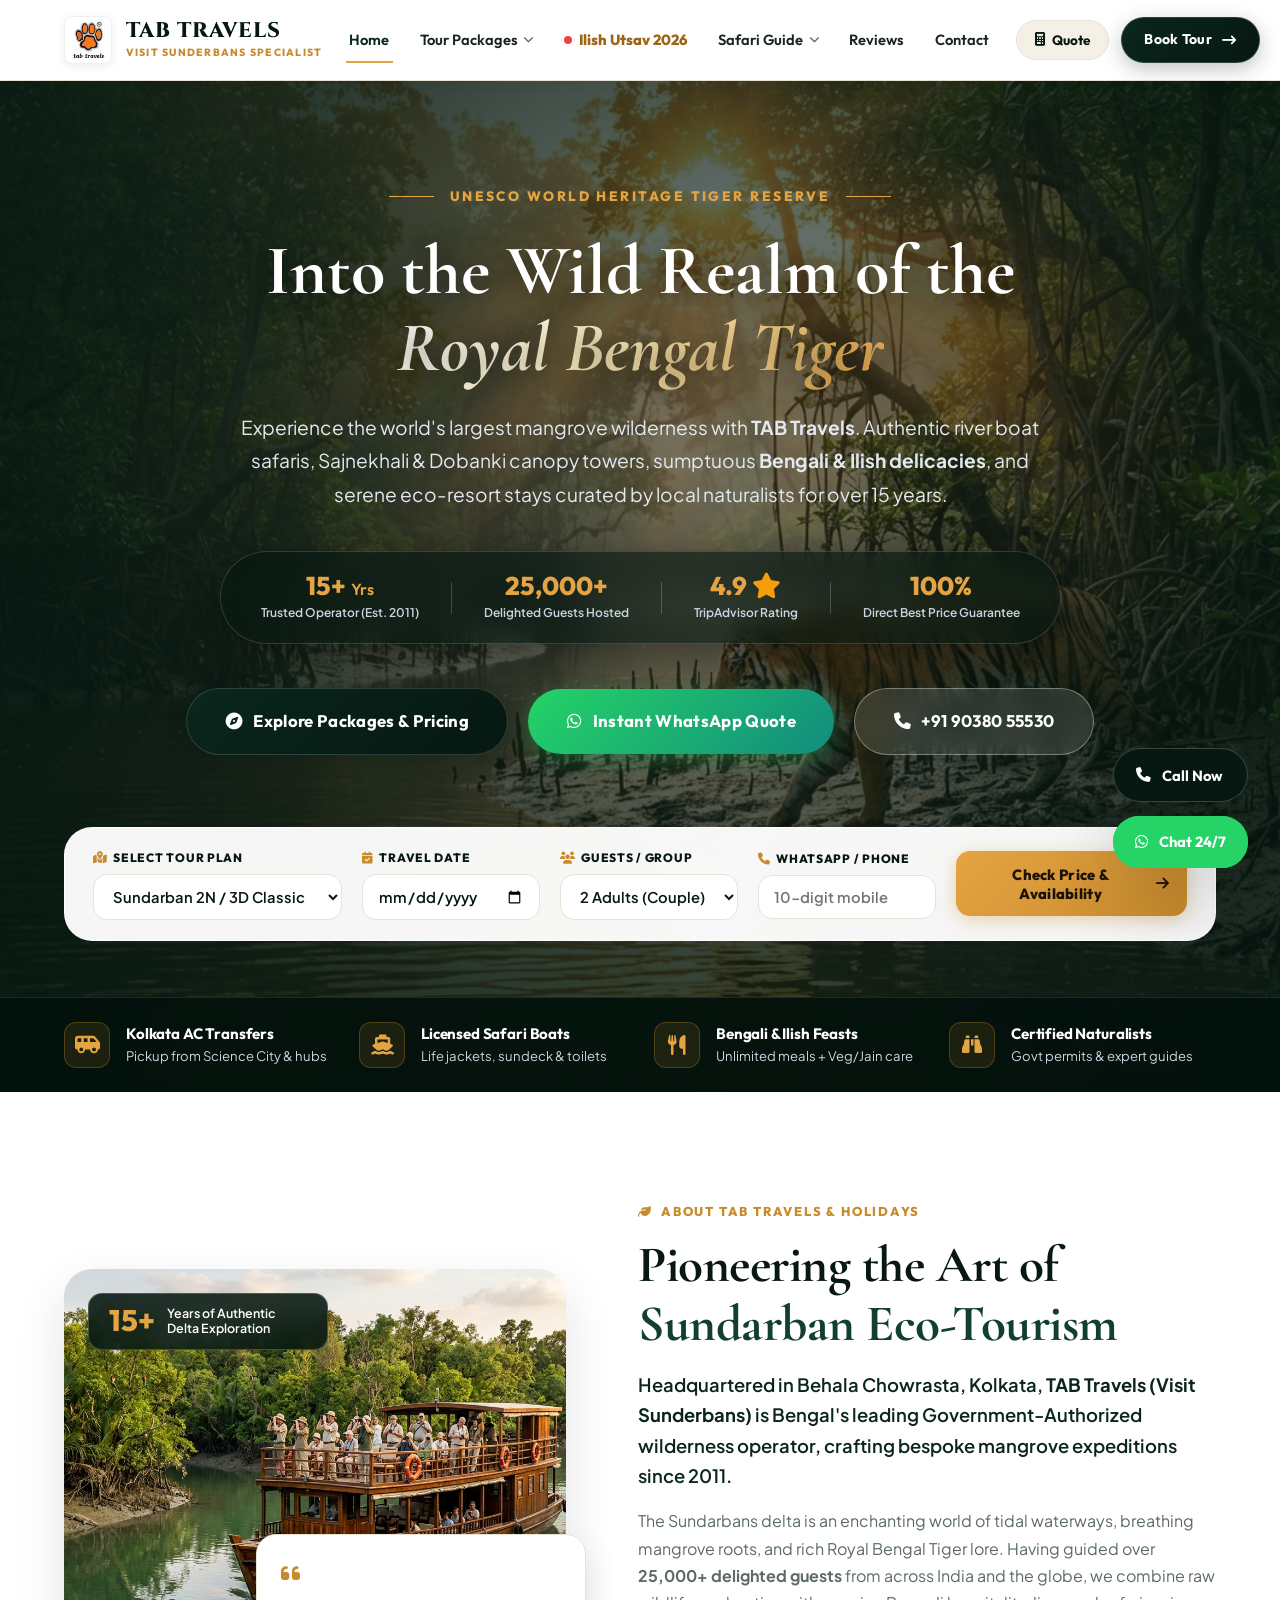
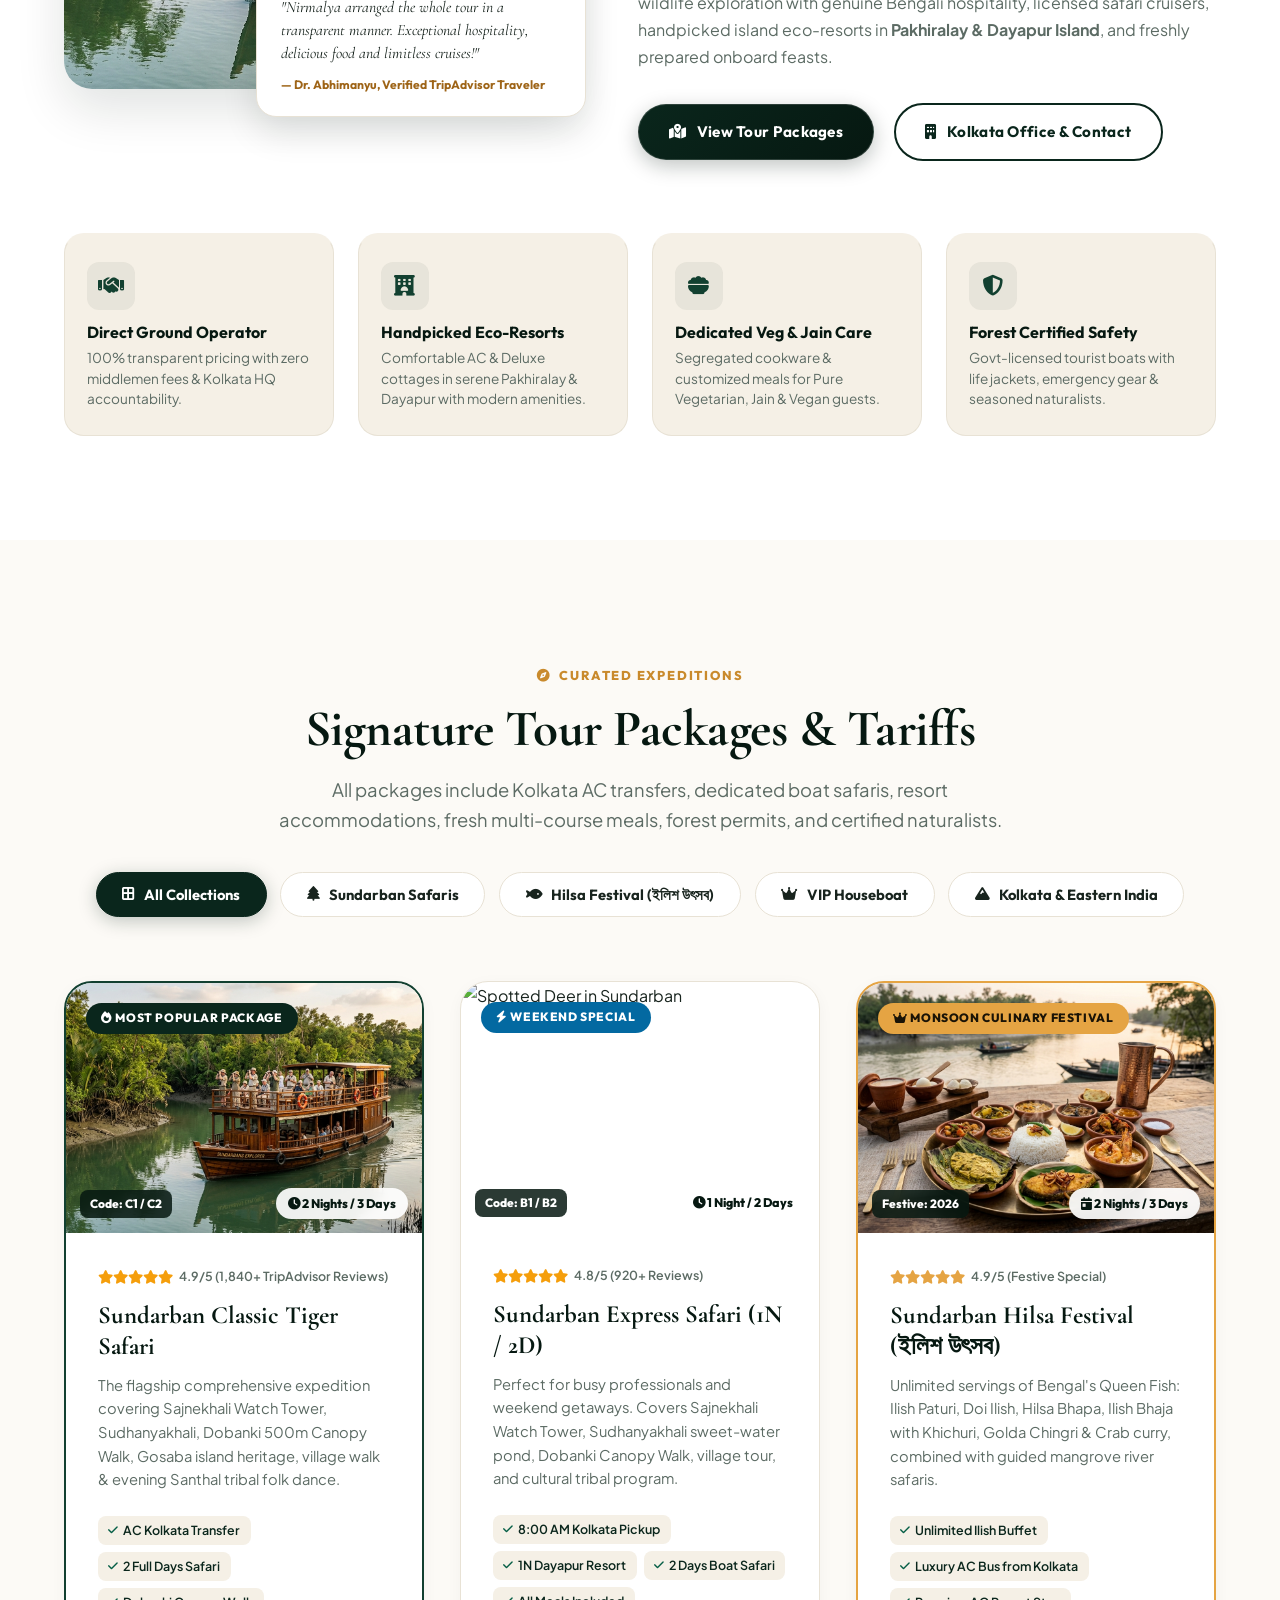
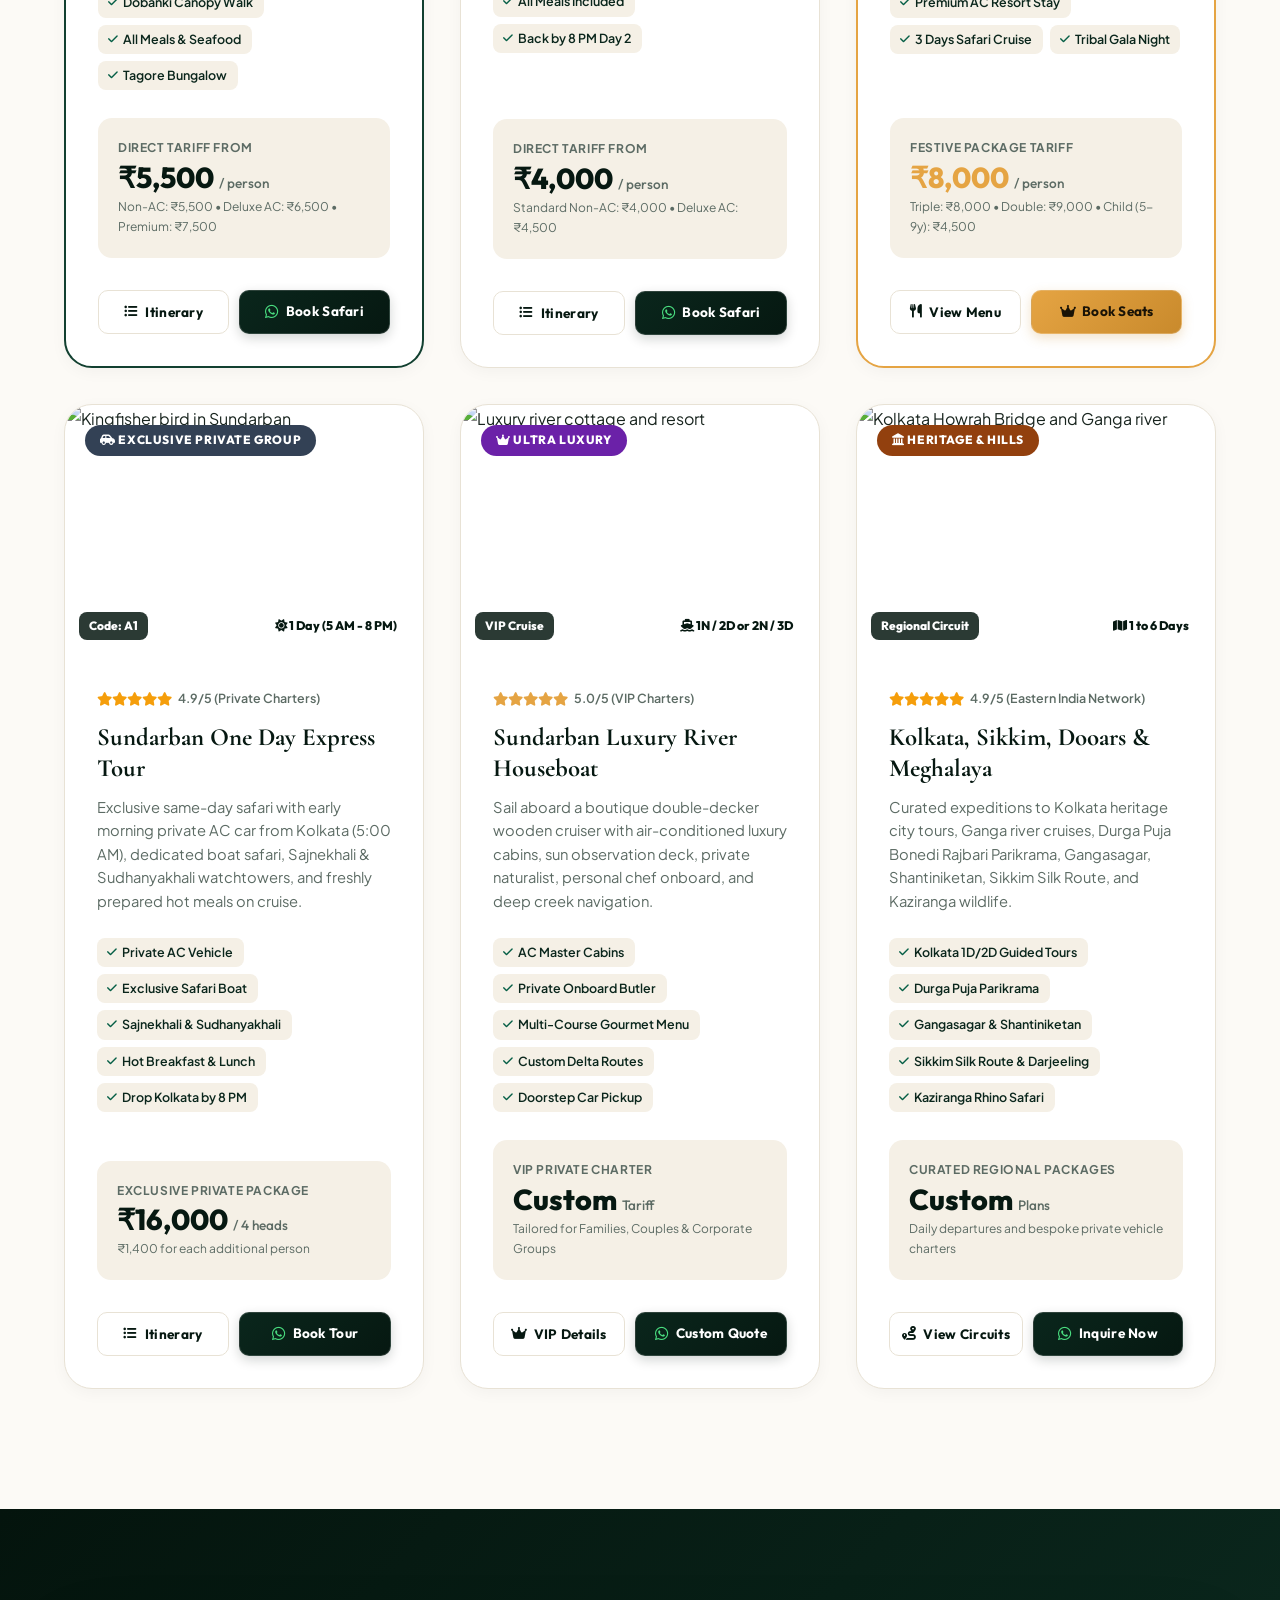
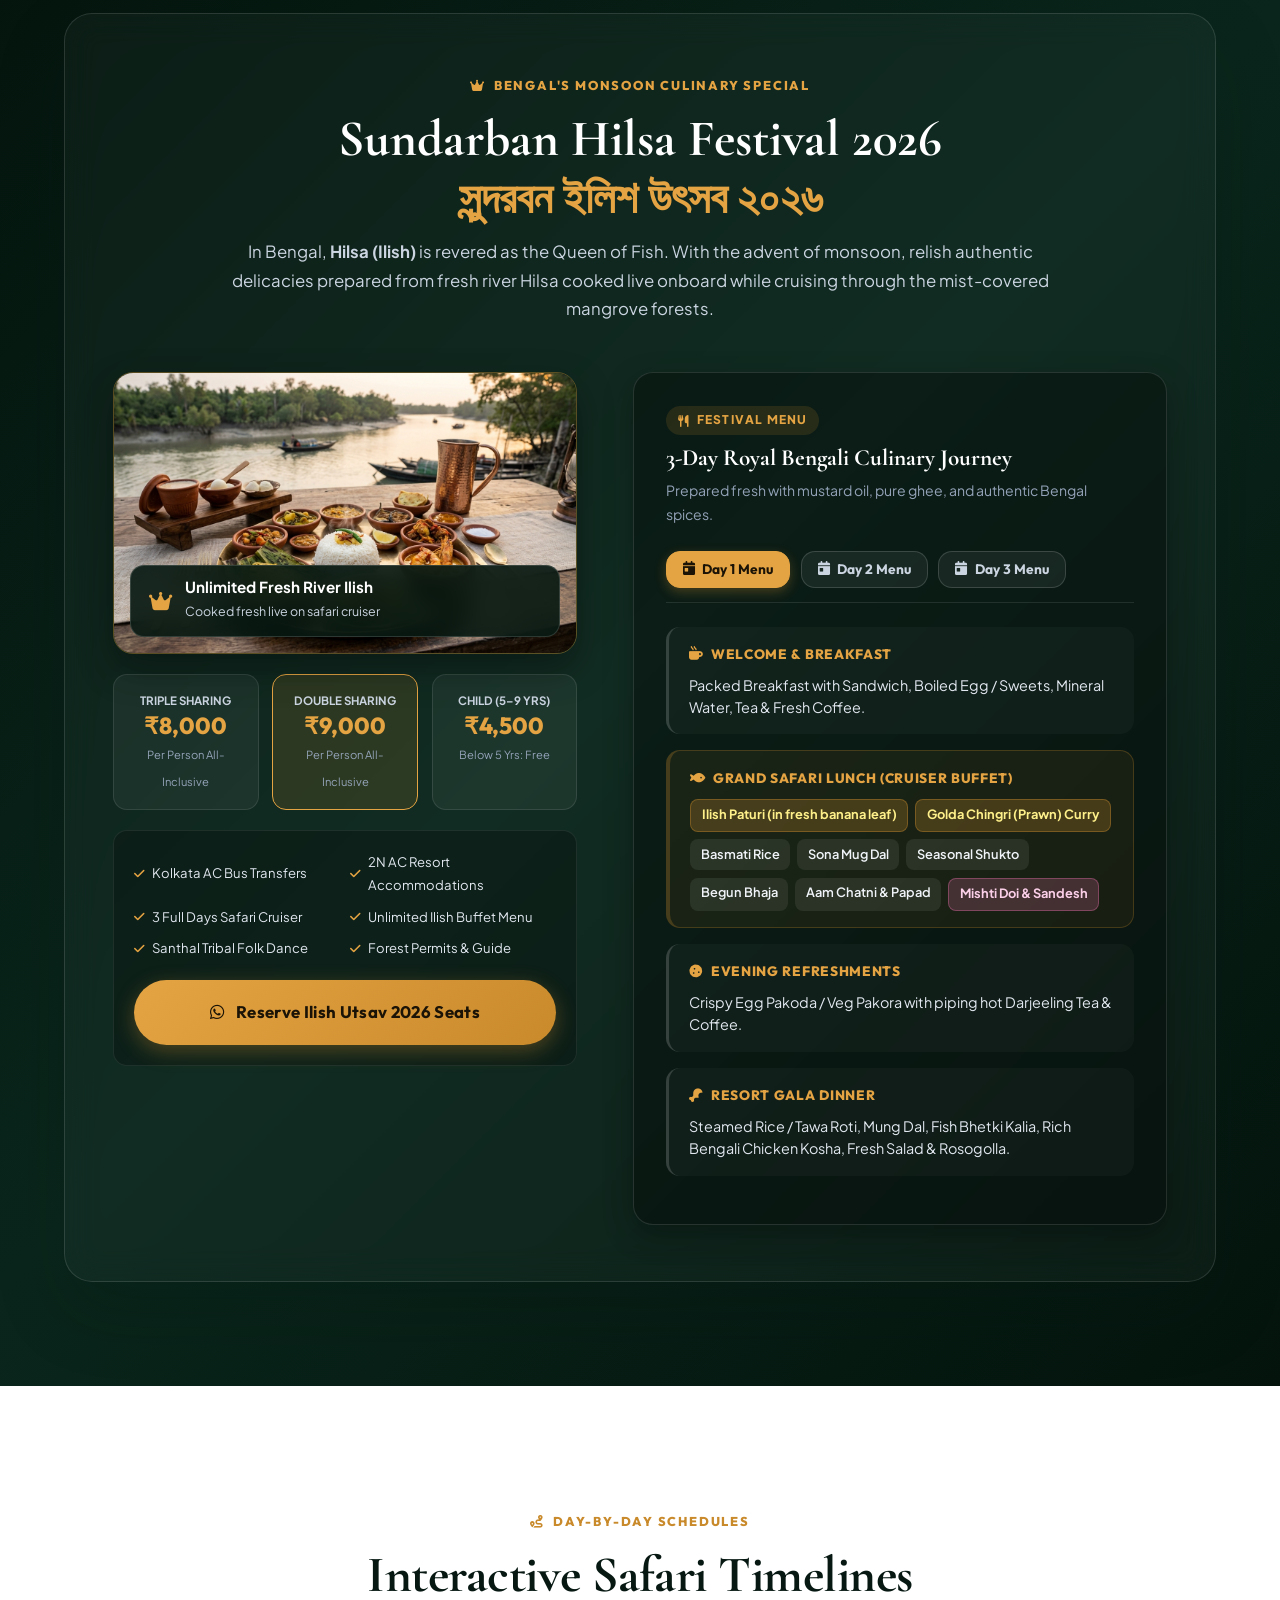
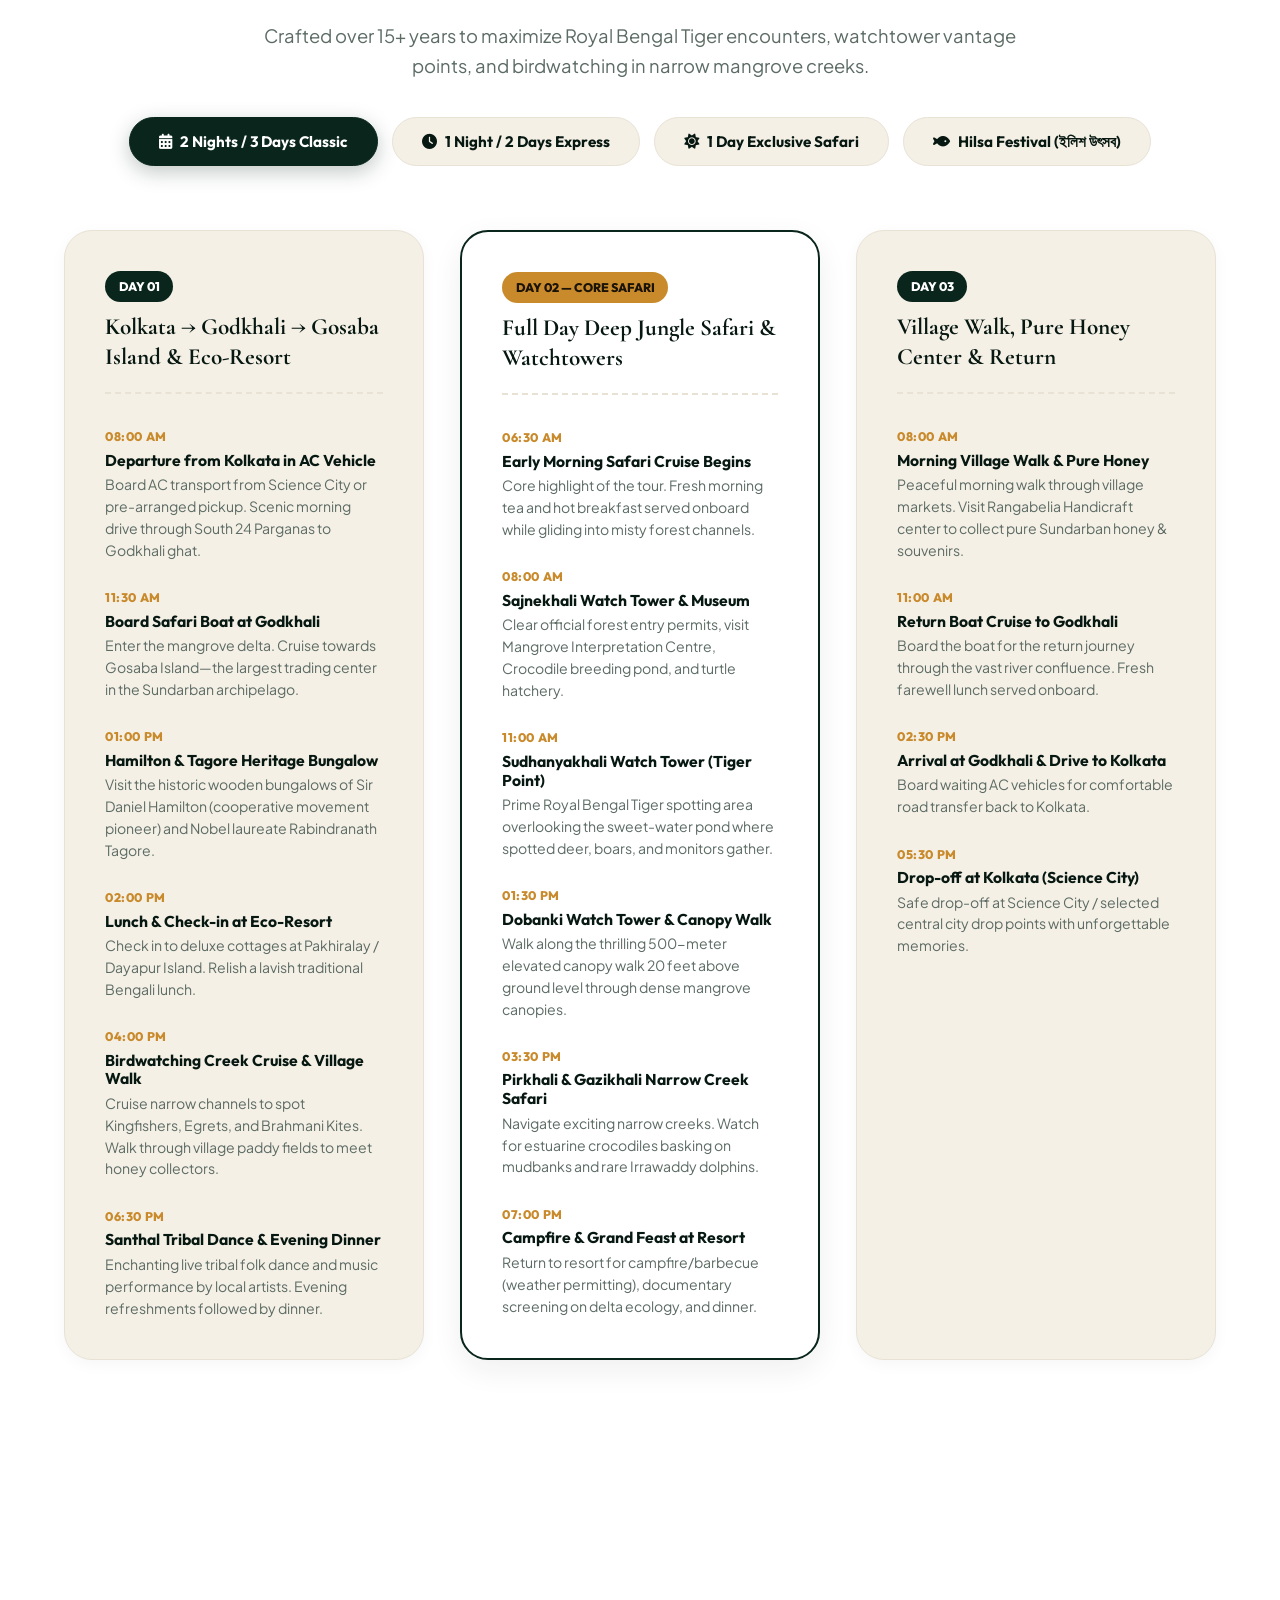
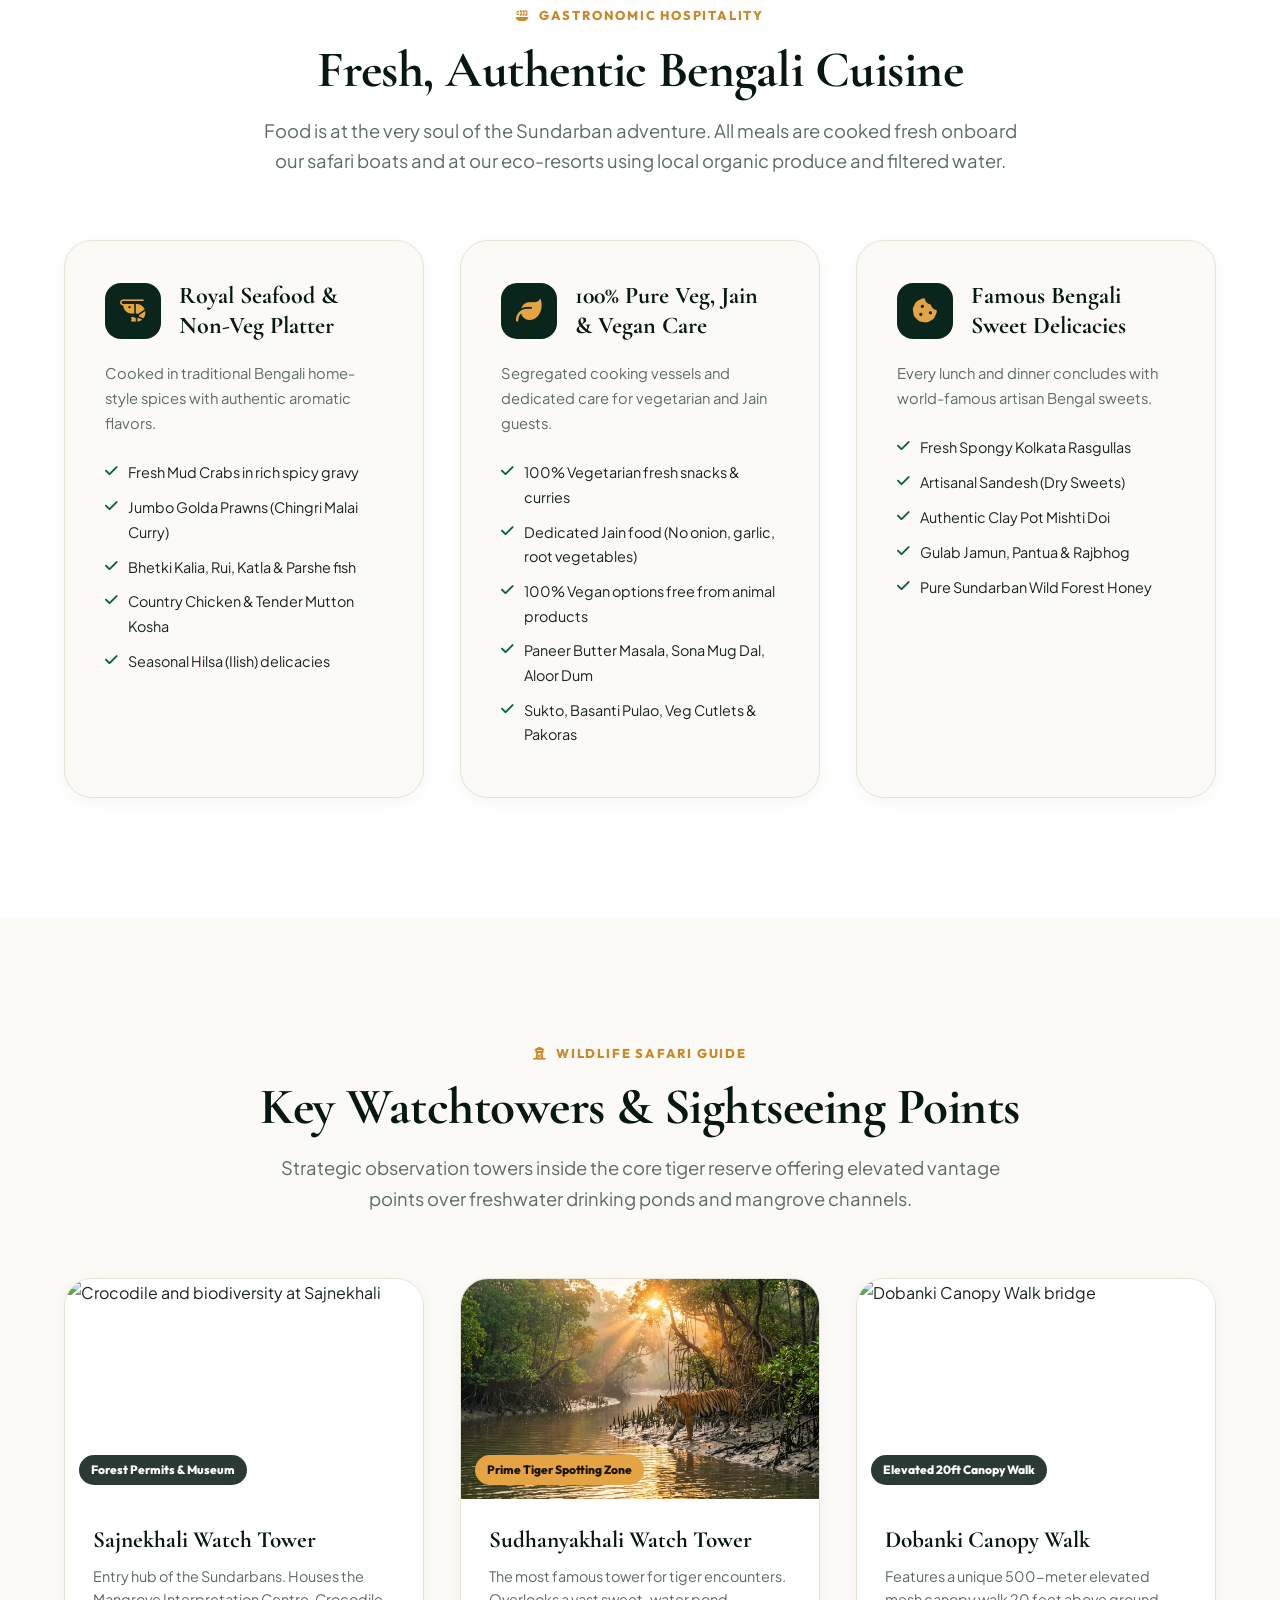
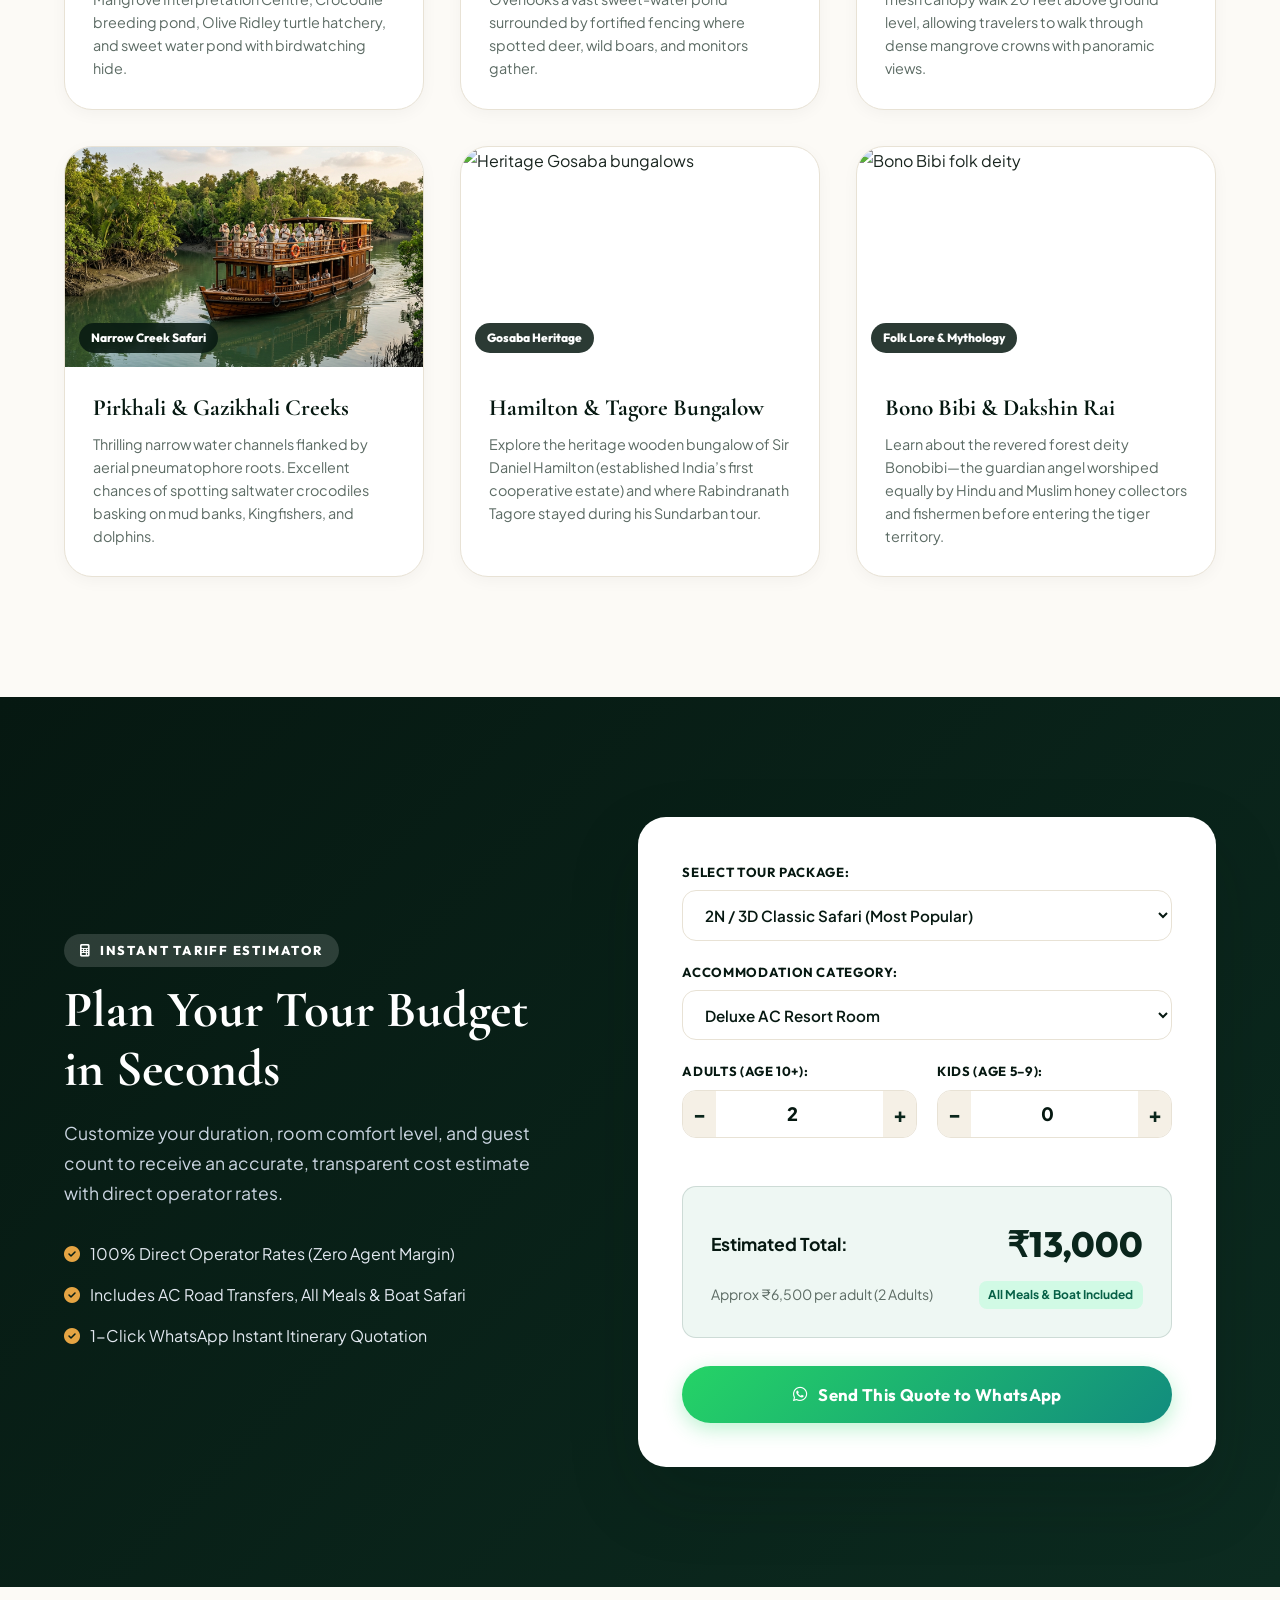
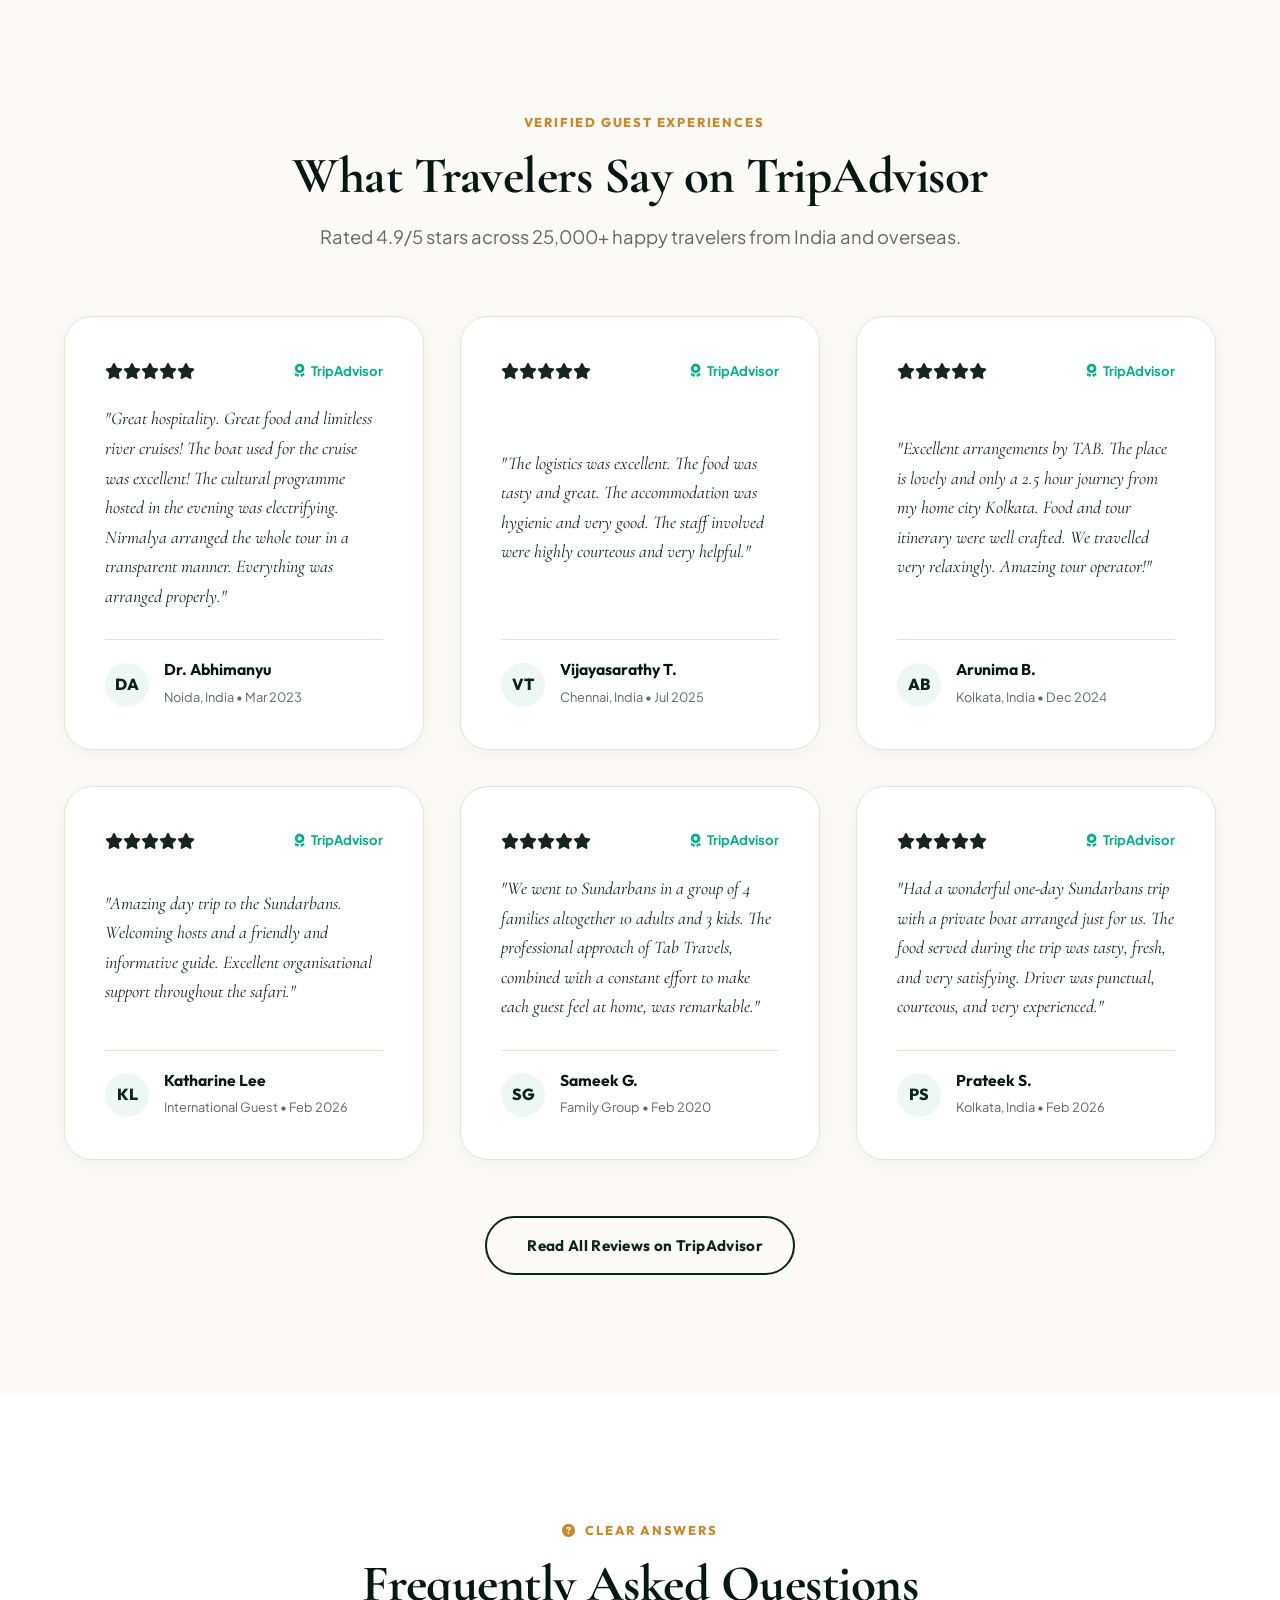
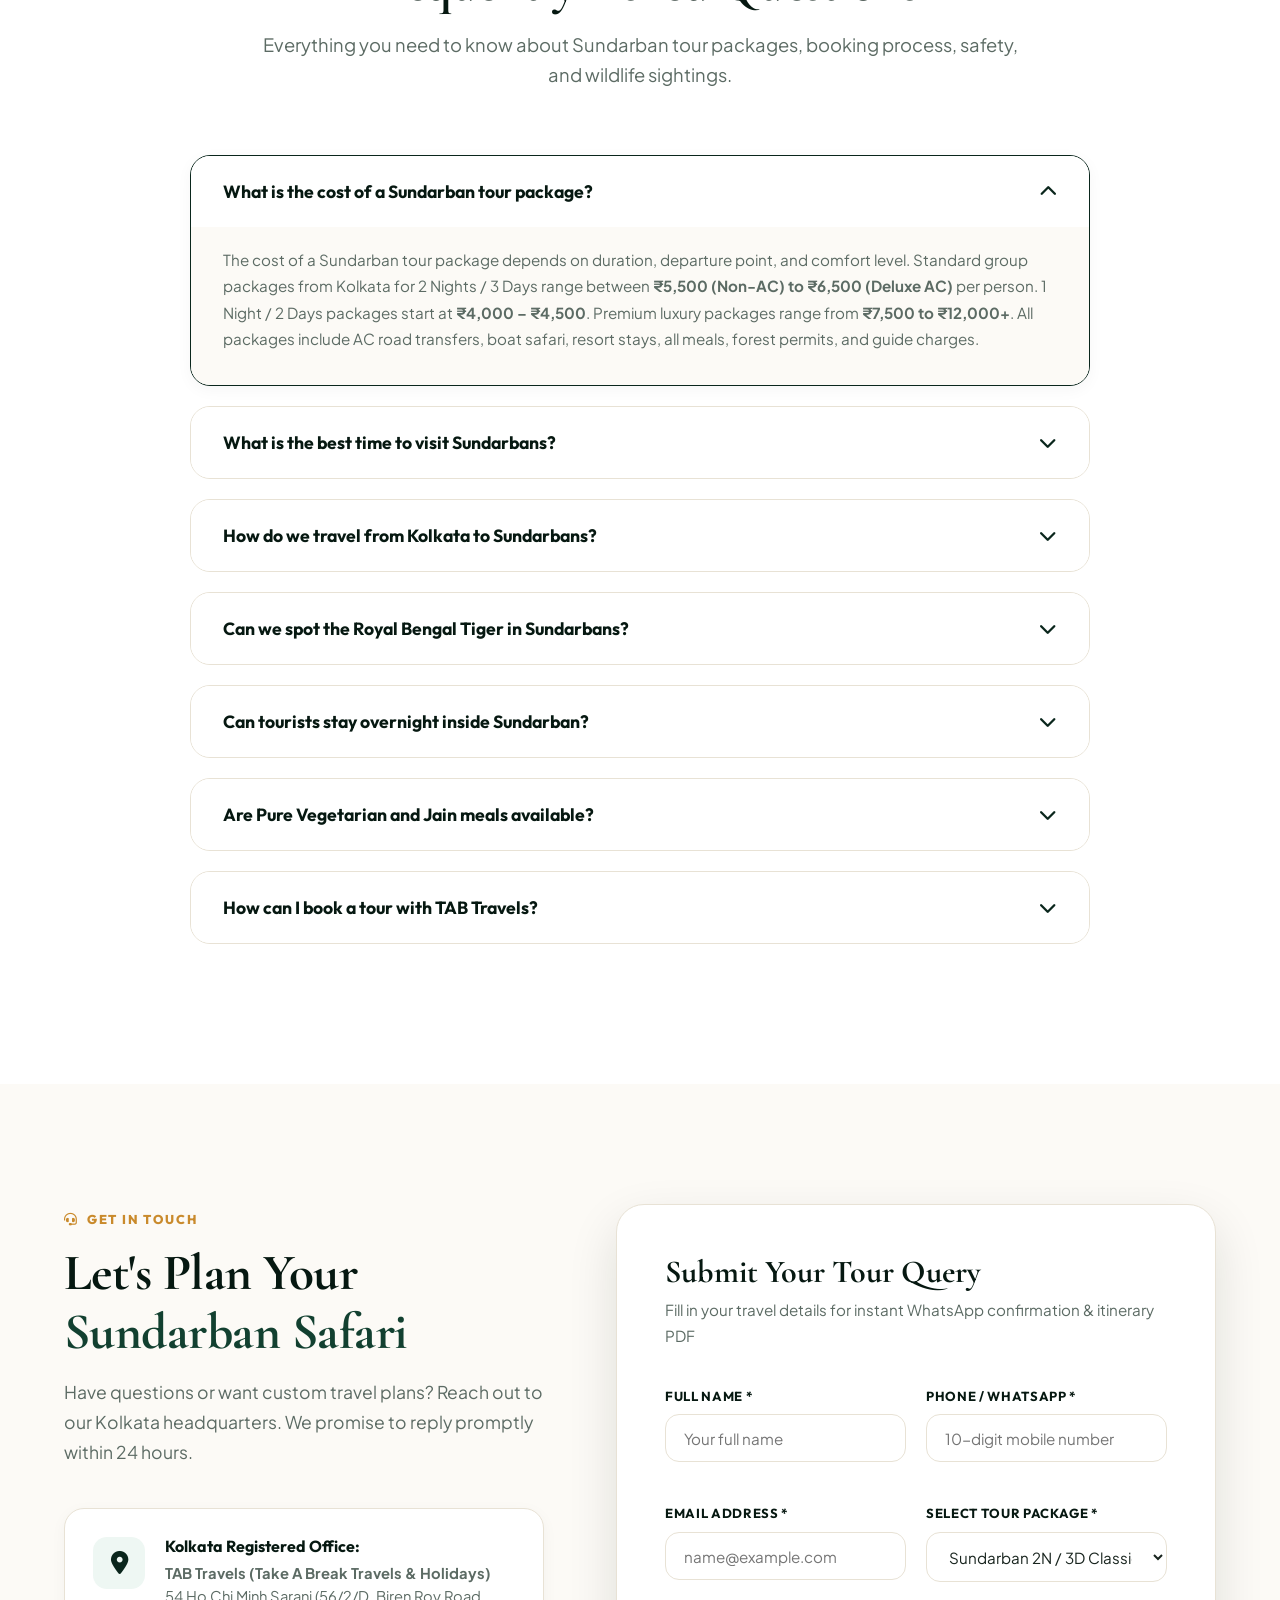
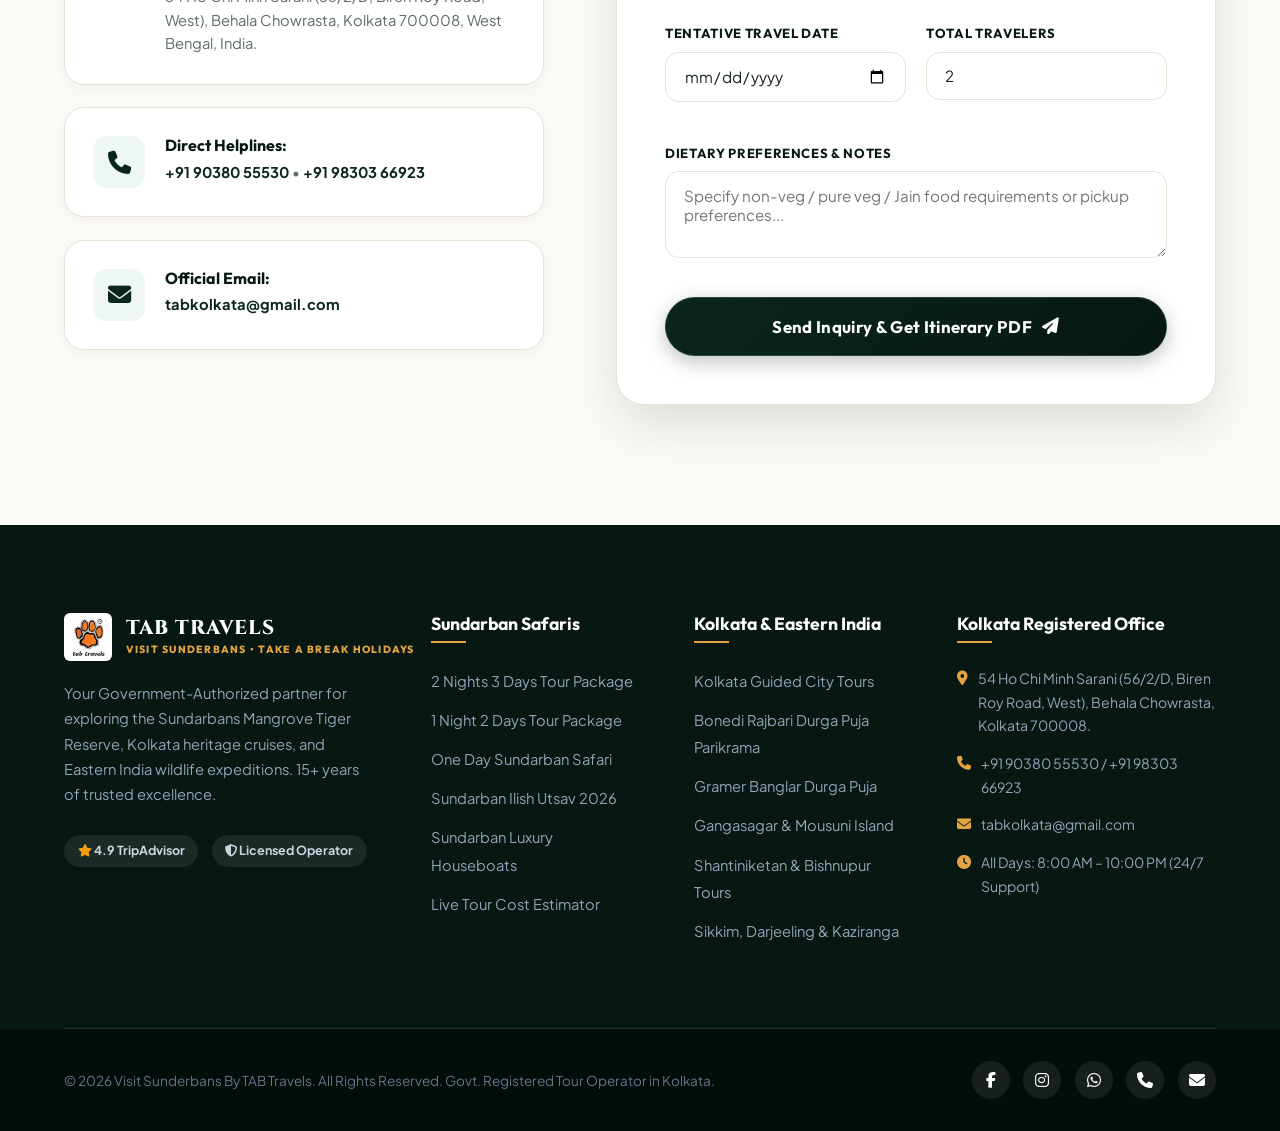
==== index.html @ 110b03da "Initial commit: TAB Travels luxury website" ====
<!DOCTYPE html>
<html lang="en">
<head>
  <meta charset="UTF-8">
  <meta name="viewport" content="width=device-width, initial-scale=1.0">
  <title>Visit Sunderbans | Luxury Wildlife Safaris & Eastern India Tours | TAB Travels</title>
  
  <meta name="description" content="Official Govt-Registered Sundarban Tour Operator in Kolkata. 15+ years of excellence, 25,000+ happy travelers. Book 1N/2D, 2N/3D Jungle Safaris, Luxury Houseboats & Ilish Utsav 2026.">
  <meta name="keywords" content="Sundarban tour package, Sundarban tourism, Sundarban boat safari, Sundarban 2 nights 3 days package, Ilish Utsav Sundarban, TAB Travels, Royal Bengal Tiger safari Kolkata">
  <meta property="og:title" content="Visit Sunderbans | Luxury Mangrove Safaris & Tour Packages">
  <meta property="og:description" content="Explore UNESCO World Heritage Sundarban Tiger Reserve with TAB Travels. 15+ Yrs experience, 25,000+ Guests, 4.9⭐ TripAdvisor Rating.">
  <meta property="og:type" content="website">
  <meta property="og:url" content="https://visitsunderbans.com/">
  
  <!-- Favicon -->
  <link rel="icon" type="image/jpeg" href="assets/images/logo.jpg">
  <link rel="apple-touch-icon" href="assets/images/logo.jpg">

  <!-- Premium Typography: Cormorant Garamond, Outfit & Plus Jakarta Sans -->
  <link rel="preconnect" href="https://fonts.googleapis.com">
  <link rel="preconnect" href="https://fonts.gstatic.com" crossorigin>
  <link href="https://fonts.googleapis.com/css2?family=Cinzel:wght@500;600;700;800;900&family=Cormorant+Garamond:ital,wght@0,500;0,600;0,700;1,400;1,600&family=Outfit:wght@300;400;500;600;700;800&family=Plus+Jakarta+Sans:wght@300;400;500;600;700;800&display=swap" rel="stylesheet">
  
  <!-- Font Awesome Icons -->
  <link rel="stylesheet" href="https://cdnjs.cloudflare.com/ajax/libs/font-awesome/6.5.1/css/all.min.css">
  
  <!-- Custom Stylesheet -->
  <link rel="stylesheet" href="style.css">
</head>
<body>


  <!-- ================= MAIN LUXURY HEADER ================= -->
  <header class="luxury-header" id="siteHeader">
    <div class="container header-inner">
      
      <!-- Official Brand Logo -->
      <a href="#" class="header-logo" aria-label="TAB Travels - Visit Sunderbans">
        <img src="assets/images/logo.jpg" alt="TAB Travels Visit Sunderbans Logo" class="brand-logo-img">
        <div class="logo-meta">
          <span class="brand-name">TAB TRAVELS</span>
          <span class="brand-tag">VISIT SUNDERBANS SPECIALIST</span>
        </div>
      </a>

      <!-- Desktop Navigation -->
      <nav class="nav-menu-desktop" aria-label="Main Menu">
        <ul class="nav-links">
          <li><a href="#home" class="nav-item-link active">Home</a></li>
          <li class="nav-dropdown-wrapper">
            <a href="#packages" class="nav-item-link">Tour Packages <i class="fa-solid fa-chevron-down nav-arr"></i></a>
            <ul class="dropdown-popover">
              <li><a href="#packages" onclick="filterPackages('sundarban')"><i class="fa-solid fa-tree"></i> 2N / 3D Classic Safari</a></li>
              <li><a href="#packages" onclick="filterPackages('sundarban')"><i class="fa-solid fa-compass"></i> 1N / 2D Express Tour</a></li>
              <li><a href="#packages" onclick="filterPackages('sundarban')"><i class="fa-solid fa-sun"></i> 1 Day Exclusive Safari</a></li>
              <li><a href="#packages" onclick="filterPackages('ilish')"><i class="fa-solid fa-fish"></i> Sundarban Ilish Utsav 2026</a></li>
              <li><a href="#packages" onclick="filterPackages('luxury')"><i class="fa-solid fa-crown"></i> VIP Houseboat & Cruise</a></li>
              <li><a href="#packages" onclick="filterPackages('east-india')"><i class="fa-solid fa-mountain-sun"></i> Kolkata, Sikkim & North East</a></li>
            </ul>
          </li>
          <li>
            <a href="#ilish-festival" class="nav-item-link special-nav-item">
              <span class="badge-live-pulse"></span> Ilish Utsav 2026
            </a>
          </li>
          <li class="nav-dropdown-wrapper">
            <a href="#itineraries" class="nav-item-link">Safari Guide <i class="fa-solid fa-chevron-down nav-arr"></i></a>
            <ul class="dropdown-popover">
              <li><a href="#itineraries"><i class="fa-solid fa-route"></i> Day-by-Day Itineraries</a></li>
              <li><a href="#culinary"><i class="fa-solid fa-utensils"></i> Authentic Bengali Feast Menu</a></li>
              <li><a href="#watchtowers"><i class="fa-solid fa-tower-observation"></i> Watchtowers & Spotting Points</a></li>
              <li><a href="#calculator"><i class="fa-solid fa-calculator"></i> Live Tour Cost Estimator</a></li>
            </ul>
          </li>
          <li><a href="#reviews" class="nav-item-link">Reviews</a></li>
          <li><a href="#contact" class="nav-item-link">Contact</a></li>
        </ul>
      </nav>

      <!-- Header CTAs -->
      <div class="header-cta-group">
        <button class="btn-calc-pill" id="headerCalcBtn" onclick="scrollToCalculator()" aria-label="Tour Cost Estimator">
          <i class="fa-solid fa-calculator"></i> Quote
        </button>
        <a href="#booking" class="btn btn-luxury-primary btn-nav-book">
          <span>Book Tour</span>
          <i class="fa-solid fa-arrow-right-long"></i>
        </a>
        <button class="hamburger-btn" id="mobileMenuBtn" aria-label="Toggle Navigation">
          <span class="bar"></span>
          <span class="bar"></span>
          <span class="bar"></span>
        </button>
      </div>

    </div>
  </header>

  <!-- ================= MOBILE SLIDEOUT DRAWER ================= -->
  <div class="mobile-drawer-overlay" id="drawerOverlay"></div>
  <aside class="mobile-drawer-panel" id="mobileDrawer">
    <div class="drawer-top-bar">
      <div class="drawer-brand">
        <img src="assets/images/logo.jpg" alt="TAB Travels Logo" class="drawer-logo-img">
        <div class="logo-meta">
          <span class="brand-name">TAB TRAVELS</span>
          <span class="brand-tag">VISIT SUNDERBANS SPECIALIST</span>
        </div>
      </div>
      <button class="drawer-close-btn" id="drawerCloseBtn" aria-label="Close menu">&times;</button>
    </div>
    
    <div class="drawer-menu-content">
      <ul class="drawer-nav-list">
        <li><a href="#home" class="drawer-nav-link">Home</a></li>
        <li><a href="#packages" class="drawer-nav-link">Tour Packages & Pricing</a></li>
        <li><a href="#itineraries" class="drawer-nav-link">Safari Itineraries</a></li>
        <li><a href="#ilish-festival" class="drawer-nav-link highlight-link">★ Sundarban Ilish Utsav 2026</a></li>
        <li><a href="#culinary" class="drawer-nav-link">Authentic Bengali Food Menu</a></li>
        <li><a href="#watchtowers" class="drawer-nav-link">Watch Towers & Spotting Points</a></li>
        <li><a href="#calculator" class="drawer-nav-link">Live Tour Cost Estimator</a></li>
        <li><a href="#reviews" class="drawer-nav-link">TripAdvisor Reviews</a></li>
        <li><a href="#faqs" class="drawer-nav-link">Frequently Asked Questions</a></li>
        <li><a href="#contact" class="drawer-nav-link">Office Address & Contact</a></li>
      </ul>

      <div class="drawer-quick-cta">
        <p class="drawer-cta-label">Direct 24/7 Booking Helpline:</p>
        <a href="tel:+919038055530" class="btn btn-drawer-call"><i class="fa-solid fa-phone"></i> +91 90380 55530</a>
        <a href="https://wa.me/919038055530?text=Hi%20TAB%20Travels,%20I%20would%20like%20to%20book%20a%20Sundarban%20tour" target="_blank" rel="noopener" class="btn btn-drawer-wa">
          <i class="fa-brands fa-whatsapp"></i> Chat on WhatsApp
        </a>
      </div>
    </div>
  </aside>

  <main>
    <!-- ================= CINEMATIC HERO SECTION ================= -->
    <section class="cinematic-hero" id="home">
      <div class="hero-media-backdrop">
        <img src="assets/images/hero_tiger.jpg" alt="Royal Bengal Tiger in Sundarban Mangrove Forest" class="hero-bg-media">
        <div class="hero-vignette-overlay"></div>
      </div>

      <div class="container hero-layout-container">
        <div class="hero-narrative">
          
          <div class="hero-eyebrow">
            <span class="gold-line"></span>
            <span class="eyebrow-text">UNESCO WORLD HERITAGE TIGER RESERVE</span>
            <span class="gold-line"></span>
          </div>

          <h1 class="hero-grand-title">
            Into the Wild Realm of the <br>
            <span class="hero-gradient-text">Royal Bengal Tiger</span>
          </h1>

          <p class="hero-description">
            Experience the world's largest mangrove wilderness with <strong>TAB Travels</strong>. Authentic river boat safaris, Sajnekhali & Dobanki canopy towers, sumptuous <strong>Bengali & Ilish delicacies</strong>, and serene eco-resort stays curated by local naturalists for over 15 years.
          </p>

          <!-- Trust Badges Bar -->
          <div class="hero-trust-metrics">
            <div class="metric-item">
              <div class="metric-val">15+ <span class="metric-unit">Yrs</span></div>
              <div class="metric-lbl">Trusted Operator (Est. 2011)</div>
            </div>
            <div class="metric-divider"></div>
            <div class="metric-item">
              <div class="metric-val">25,000+</div>
              <div class="metric-lbl">Delighted Guests Hosted</div>
            </div>
            <div class="metric-divider"></div>
            <div class="metric-item">
              <div class="metric-val">4.9 <i class="fa-solid fa-star gold-star"></i></div>
              <div class="metric-lbl">TripAdvisor Rating</div>
            </div>
            <div class="metric-divider"></div>
            <div class="metric-item">
              <div class="metric-val">100%</div>
              <div class="metric-lbl">Direct Best Price Guarantee</div>
            </div>
          </div>

          <!-- Hero Action Buttons -->
          <div class="hero-cta-actions">
            <a href="#packages" class="btn btn-luxury-primary btn-xl">
              <i class="fa-solid fa-compass"></i> Explore Packages & Pricing
            </a>
            <a href="https://wa.me/919038055530?text=Hi%20TAB%20Travels,%20I%20want%20to%20get%20an%20instant%20quote%20for%20Sundarban%20safari" target="_blank" rel="noopener" class="btn btn-luxury-wa btn-xl">
              <i class="fa-brands fa-whatsapp"></i> Instant WhatsApp Quote
            </a>
            <a href="tel:+919038055530" class="btn btn-luxury-glass btn-xl">
              <i class="fa-solid fa-phone"></i> +91 90380 55530
            </a>
          </div>

        </div>

        <!-- HORIZONTAL EMBEDDED SEARCH & INSTANT BOOKING WIDGET -->
        <div class="hero-search-dock">
          <form id="heroQuickSearchForm" class="search-dock-form">
            
            <div class="dock-field">
              <label for="dockTourSelect"><i class="fa-solid fa-map-location-dot"></i> Select Tour Plan</label>
              <select id="dockTourSelect" class="dock-select">
                <option value="Sundarban 2N/3D Classic (AC/Non-AC)">Sundarban 2N / 3D Classic</option>
                <option value="Sundarban 1N/2D Express">Sundarban 1N / 2D Express</option>
                <option value="Sundarban 1 Day Safari">Sundarban 1 Day Safari</option>
                <option value="Sundarban Ilish Utsav 2026">Sundarban Ilish Utsav 2026</option>
                <option value="VIP Houseboat Cruise">VIP Houseboat Cruise</option>
                <option value="Kolkata Heritage & Eastern India">Kolkata & Eastern India</option>
              </select>
            </div>

            <div class="dock-field">
              <label for="dockDateInput"><i class="fa-solid fa-calendar-check"></i> Travel Date</label>
              <input type="date" id="dockDateInput" class="dock-input" required>
            </div>

            <div class="dock-field">
              <label for="dockGuestsSelect"><i class="fa-solid fa-users"></i> Guests / Group</label>
              <select id="dockGuestsSelect" class="dock-select">
                <option value="2 Adults (Couple)">2 Adults (Couple)</option>
                <option value="3-4 Adults (Family)">3-4 Adults (Family)</option>
                <option value="5-8 Adults (Group)">5-8 Adults (Small Group)</option>
                <option value="9+ Adults (Custom)">9+ Adults (Large Group)</option>
                <option value="Solo Traveler">Solo Traveler</option>
              </select>
            </div>

            <div class="dock-field">
              <label for="dockPhoneInput"><i class="fa-solid fa-phone"></i> WhatsApp / Phone</label>
              <input type="tel" id="dockPhoneInput" class="dock-input" placeholder="10-digit mobile" required>
            </div>

            <div class="dock-submit-wrapper">
              <button type="submit" class="btn btn-dock-submit">
                <span>Check Price & Availability</span>
                <i class="fa-solid fa-arrow-right"></i>
              </button>
            </div>

          </form>
        </div>

      </div>

      <!-- Hero Bottom Highlights Bar -->
      <div class="hero-feature-ribbon">
        <div class="container ribbon-grid">
          <div class="ribbon-item">
            <div class="ribbon-icon"><i class="fa-solid fa-van-shuttle"></i></div>
            <div class="ribbon-text">
              <h6>Kolkata AC Transfers</h6>
              <span>Pickup from Science City & hubs</span>
            </div>
          </div>
          <div class="ribbon-item">
            <div class="ribbon-icon"><i class="fa-solid fa-ship"></i></div>
            <div class="ribbon-text">
              <h6>Licensed Safari Boats</h6>
              <span>Life jackets, sundeck & toilets</span>
            </div>
          </div>
          <div class="ribbon-item">
            <div class="ribbon-icon"><i class="fa-solid fa-utensils"></i></div>
            <div class="ribbon-text">
              <h6>Bengali & Ilish Feasts</h6>
              <span>Unlimited meals + Veg/Jain care</span>
            </div>
          </div>
          <div class="ribbon-item">
            <div class="ribbon-icon"><i class="fa-solid fa-binoculars"></i></div>
            <div class="ribbon-text">
              <h6>Certified Naturalists</h6>
              <span>Govt permits & expert guides</span>
            </div>
          </div>
        </div>
      </div>
    </section>

    <!-- ================= EDITORIAL STORY & OPERATOR PEDIGREE ================= -->
    <section class="section-story" id="about">
      <div class="container">
        
        <!-- Top Row: Photo Composition (Left) + Editorial Story (Right) -->
        <div class="story-split-row">
          
          <!-- Left: Story Imagery Composition -->
          <div class="story-image-composition">
            <div class="story-main-card">
              <img src="assets/images/boat_safari.jpg" alt="Sundarban Safari Cruiser with tourists" class="story-img" loading="lazy">
              <div class="story-experience-chip">
                <span class="chip-years">15+</span>
                <span class="chip-caption">Years of Authentic Delta Exploration</span>
              </div>
            </div>
            <div class="story-floating-review">
              <div class="quote-icon"><i class="fa-solid fa-quote-left"></i></div>
              <p>"Nirmalya arranged the whole tour in a transparent manner. Exceptional hospitality, delicious food and limitless cruises!"</p>
              <div class="quote-author">— Dr. Abhimanyu, Verified TripAdvisor Traveler</div>
            </div>
          </div>

          <!-- Right: Story Narrative -->
          <div class="story-narrative-col">
            <div class="section-eyebrow">
              <span class="eyebrow-icon"><i class="fa-solid fa-leaf"></i></span>
              <span>ABOUT TAB TRAVELS & HOLIDAYS</span>
            </div>
            
            <h2 class="editorial-heading">
              Pioneering the Art of <br>
              <span class="highlight-forest">Sundarban Eco-Tourism</span>
            </h2>

            <p class="editorial-lead">
              Headquartered in Behala Chowrasta, Kolkata, <strong>TAB Travels (Visit Sunderbans)</strong> is Bengal's leading Government-Authorized wilderness operator, crafting bespoke mangrove expeditions since 2011.
            </p>

            <p class="story-paragraph">
              The Sundarbans delta is an enchanting world of tidal waterways, breathing mangrove roots, and rich Royal Bengal Tiger lore. Having guided over <strong>25,000+ delighted guests</strong> from across India and the globe, we combine raw wildlife exploration with genuine Bengali hospitality, licensed safari cruisers, handpicked island eco-resorts in <strong>Pakhiralay & Dayapur Island</strong>, and freshly prepared onboard feasts.
            </p>

            <div class="story-action-row">
              <a href="#packages" class="btn btn-luxury-primary">
                <i class="fa-solid fa-map-location-dot"></i> View Tour Packages
              </a>
              <a href="#contact" class="btn btn-luxury-outline">
                <i class="fa-solid fa-building"></i> Kolkata Office & Contact
              </a>
            </div>
          </div>

        </div>

        <!-- Bottom Row: Full-Width 4-Column Feature Pillars Grid -->
        <div class="story-full-pillars">
          
          <div class="pillar-card">
            <div class="pillar-icon-box">
              <i class="fa-solid fa-handshake"></i>
            </div>
            <div class="pillar-text-content">
              <h6>Direct Ground Operator</h6>
              <p>100% transparent pricing with zero middlemen fees & Kolkata HQ accountability.</p>
            </div>
          </div>

          <div class="pillar-card">
            <div class="pillar-icon-box">
              <i class="fa-solid fa-hotel"></i>
            </div>
            <div class="pillar-text-content">
              <h6>Handpicked Eco-Resorts</h6>
              <p>Comfortable AC & Deluxe cottages in serene Pakhiralay & Dayapur with modern amenities.</p>
            </div>
          </div>

          <div class="pillar-card">
            <div class="pillar-icon-box">
              <i class="fa-solid fa-bowl-food"></i>
            </div>
            <div class="pillar-text-content">
              <h6>Dedicated Veg & Jain Care</h6>
              <p>Segregated cookware & customized meals for Pure Vegetarian, Jain & Vegan guests.</p>
            </div>
          </div>

          <div class="pillar-card">
            <div class="pillar-icon-box">
              <i class="fa-solid fa-shield-halved"></i>
            </div>
            <div class="pillar-text-content">
              <h6>Forest Certified Safety</h6>
              <p>Govt-licensed tourist boats with life jackets, emergency gear & seasoned naturalists.</p>
            </div>
          </div>

        </div>

      </div>
    </section>

    <!-- ================= SIGNATURE TOUR PACKAGES (CURATED COLLECTION) ================= -->
    <section class="section-collection" id="packages">
      <div class="container">
        
        <div class="section-header-centered">
          <div class="section-eyebrow">
            <span class="eyebrow-icon"><i class="fa-solid fa-compass"></i></span>
            <span>CURATED EXPEDITIONS</span>
          </div>
          <h2 class="editorial-heading">Signature Tour Packages & Tariffs</h2>
          <p class="editorial-subtitle">
            All packages include Kolkata AC transfers, dedicated boat safaris, resort accommodations, fresh multi-course meals, forest permits, and certified naturalists.
          </p>

          <!-- Modern Filter Tabs -->
          <div class="modern-filter-bar">
            <button class="filter-chip active" data-filter="all" onclick="filterPackages('all')">
              <i class="fa-solid fa-border-all"></i> All Collections
            </button>
            <button class="filter-chip" data-filter="sundarban" onclick="filterPackages('sundarban')">
              <i class="fa-solid fa-tree"></i> Sundarban Safaris
            </button>
            <button class="filter-chip chip-gold" data-filter="ilish" onclick="filterPackages('ilish')">
              <i class="fa-solid fa-fish"></i> Hilsa Festival (ইলিশ উৎসব)
            </button>
            <button class="filter-chip" data-filter="luxury" onclick="filterPackages('luxury')">
              <i class="fa-solid fa-crown"></i> VIP Houseboat
            </button>
            <button class="filter-chip" data-filter="east-india" onclick="filterPackages('east-india')">
              <i class="fa-solid fa-mountain"></i> Kolkata & Eastern India
            </button>
          </div>
        </div>

        <!-- Curated Package Cards Grid -->
        <div class="packages-showcase-grid" id="packagesGrid">
          
          <!-- Card 1: 2N 3D Classic (Flagship) -->
          <article class="luxury-tour-card featured-flagship" data-category="sundarban">
            <div class="card-ribbon-tag tag-flagship"><i class="fa-solid fa-fire"></i> Most Popular Package</div>
            
            <div class="card-image-box">
              <img src="assets/images/boat_safari.jpg" alt="Sundarban 2 Nights 3 Days Tour" loading="lazy">
              <div class="card-image-meta">
                <span class="meta-code">Code: C1 / C2</span>
                <span class="meta-duration"><i class="fa-solid fa-clock"></i> 2 Nights / 3 Days</span>
              </div>
            </div>

            <div class="card-content-box">
              <div class="card-rating-line">
                <div class="star-group">
                  <i class="fa-solid fa-star"></i><i class="fa-solid fa-star"></i><i class="fa-solid fa-star"></i><i class="fa-solid fa-star"></i><i class="fa-solid fa-star"></i>
                </div>
                <span class="rating-text">4.9/5 (1,840+ TripAdvisor Reviews)</span>
              </div>

              <h3 class="card-heading">Sundarban Classic Tiger Safari</h3>
              <p class="card-summary">
                The flagship comprehensive expedition covering Sajnekhali Watch Tower, Sudhanyakhali, Dobanki 500m Canopy Walk, Gosaba island heritage, village walk & evening Santhal tribal folk dance.
              </p>

              <div class="card-perks-chips">
                <span class="perk-chip"><i class="fa-solid fa-check"></i> AC Kolkata Transfer</span>
                <span class="perk-chip"><i class="fa-solid fa-check"></i> 2 Full Days Safari</span>
                <span class="perk-chip"><i class="fa-solid fa-check"></i> Dobanki Canopy Walk</span>
                <span class="perk-chip"><i class="fa-solid fa-check"></i> All Meals & Seafood</span>
                <span class="perk-chip"><i class="fa-solid fa-check"></i> Tagore Bungalow</span>
              </div>

              <div class="card-price-dock">
                <div class="price-desc-col">
                  <span class="price-lead-label">Direct Tariff From</span>
                  <div class="price-num">₹5,500 <span class="price-tail">/ person</span></div>
                  <span class="price-options-sub">Non-AC: ₹5,500 • Deluxe AC: ₹6,500 • Premium: ₹7,500</span>
                </div>
              </div>

              <div class="card-buttons-row">
                <button class="btn btn-card-details" onclick="showItineraryModal('2N3D')">
                  <i class="fa-solid fa-list-ul"></i> Itinerary
                </button>
                <a href="https://wa.me/919038055530?text=Hi%20TAB%20Travels,%20I%20want%20to%20book%20the%202N%203D%20Sundarban%20Classic%20Tour" target="_blank" rel="noopener" class="btn btn-card-wa">
                  <i class="fa-brands fa-whatsapp"></i> Book Safari
                </a>
              </div>
            </div>
          </article>

          <!-- Card 2: 1N 2D Express Safari -->
          <article class="luxury-tour-card" data-category="sundarban">
            <div class="card-ribbon-tag tag-express"><i class="fa-solid fa-bolt"></i> Weekend Special</div>
            
            <div class="card-image-box">
              <img src="https://images.unsplash.com/photo-1575550959106-5a7defe28b56?auto=format&fit=crop&w=800&q=80" alt="Spotted Deer in Sundarban" loading="lazy">
              <div class="card-image-meta">
                <span class="meta-code">Code: B1 / B2</span>
                <span class="meta-duration"><i class="fa-solid fa-clock"></i> 1 Night / 2 Days</span>
              </div>
            </div>

            <div class="card-content-box">
              <div class="card-rating-line">
                <div class="star-group">
                  <i class="fa-solid fa-star"></i><i class="fa-solid fa-star"></i><i class="fa-solid fa-star"></i><i class="fa-solid fa-star"></i><i class="fa-solid fa-star"></i>
                </div>
                <span class="rating-text">4.8/5 (920+ Reviews)</span>
              </div>

              <h3 class="card-heading">Sundarban Express Safari (1N / 2D)</h3>
              <p class="card-summary">
                Perfect for busy professionals and weekend getaways. Covers Sajnekhali Watch Tower, Sudhanyakhali sweet-water pond, Dobanki Canopy Walk, village tour, and cultural tribal program.
              </p>

              <div class="card-perks-chips">
                <span class="perk-chip"><i class="fa-solid fa-check"></i> 8:00 AM Kolkata Pickup</span>
                <span class="perk-chip"><i class="fa-solid fa-check"></i> 1N Dayapur Resort</span>
                <span class="perk-chip"><i class="fa-solid fa-check"></i> 2 Days Boat Safari</span>
                <span class="perk-chip"><i class="fa-solid fa-check"></i> All Meals Included</span>
                <span class="perk-chip"><i class="fa-solid fa-check"></i> Back by 8 PM Day 2</span>
              </div>

              <div class="card-price-dock">
                <div class="price-desc-col">
                  <span class="price-lead-label">Direct Tariff From</span>
                  <div class="price-num">₹4,000 <span class="price-tail">/ person</span></div>
                  <span class="price-options-sub">Standard Non-AC: ₹4,000 • Deluxe AC: ₹4,500</span>
                </div>
              </div>

              <div class="card-buttons-row">
                <button class="btn btn-card-details" onclick="showItineraryModal('1N2D')">
                  <i class="fa-solid fa-list-ul"></i> Itinerary
                </button>
                <a href="https://wa.me/919038055530?text=Hi%20TAB%20Travels,%20I%20want%20to%20book%20the%201N%202D%20Sundarban%20Express%20Tour" target="_blank" rel="noopener" class="btn btn-card-wa">
                  <i class="fa-brands fa-whatsapp"></i> Book Safari
                </a>
              </div>
            </div>
          </article>

          <!-- Card 3: Sundarban Ilish Utsav 2026 -->
          <article class="luxury-tour-card featured-gold" data-category="ilish">
            <div class="card-ribbon-tag tag-gold-fest"><i class="fa-solid fa-crown"></i> Monsoon Culinary Festival</div>
            
            <div class="card-image-box">
              <img src="assets/images/ilish_feast.jpg" alt="Sundarban Ilish Festival Thali" loading="lazy">
              <div class="card-image-meta">
                <span class="meta-code">Festive: 2026</span>
                <span class="meta-duration"><i class="fa-solid fa-calendar-day"></i> 2 Nights / 3 Days</span>
              </div>
            </div>

            <div class="card-content-box">
              <div class="card-rating-line">
                <div class="star-group text-gold">
                  <i class="fa-solid fa-star"></i><i class="fa-solid fa-star"></i><i class="fa-solid fa-star"></i><i class="fa-solid fa-star"></i><i class="fa-solid fa-star"></i>
                </div>
                <span class="rating-text">4.9/5 (Festive Special)</span>
              </div>

              <h3 class="card-heading">Sundarban Hilsa Festival (ইলিশ উৎসব)</h3>
              <p class="card-summary">
                Unlimited servings of Bengal's Queen Fish: Ilish Paturi, Doi Ilish, Hilsa Bhapa, Ilish Bhaja with Khichuri, Golda Chingri & Crab curry, combined with guided mangrove river safaris.
              </p>

              <div class="card-perks-chips">
                <span class="perk-chip"><i class="fa-solid fa-check"></i> Unlimited Ilish Buffet</span>
                <span class="perk-chip"><i class="fa-solid fa-check"></i> Luxury AC Bus from Kolkata</span>
                <span class="perk-chip"><i class="fa-solid fa-check"></i> Premium AC Resort Stay</span>
                <span class="perk-chip"><i class="fa-solid fa-check"></i> 3 Days Safari Cruise</span>
                <span class="perk-chip"><i class="fa-solid fa-check"></i> Tribal Gala Night</span>
              </div>

              <div class="card-price-dock">
                <div class="price-desc-col">
                  <span class="price-lead-label">Festive Package Tariff</span>
                  <div class="price-num text-gold">₹8,000 <span class="price-tail">/ person</span></div>
                  <span class="price-options-sub">Triple: ₹8,000 • Double: ₹9,000 • Child (5-9y): ₹4,500</span>
                </div>
              </div>

              <div class="card-buttons-row">
                <button class="btn btn-card-details" onclick="showItineraryModal('ILISH')">
                  <i class="fa-solid fa-utensils"></i> View Menu
                </button>
                <a href="https://wa.me/919038055530?text=Hi%20TAB%20Travels,%20I%20want%20to%20book%20seats%20for%20Sundarban%20Ilish%20Festival%202026" target="_blank" rel="noopener" class="btn btn-card-gold">
                  <i class="fa-solid fa-crown"></i> Book Seats
                </a>
              </div>
            </div>
          </article>

          <!-- Card 4: 1 Day Express Private Tour -->
          <article class="luxury-tour-card" data-category="sundarban">
            <div class="card-ribbon-tag tag-private"><i class="fa-solid fa-car-side"></i> Exclusive Private Group</div>
            
            <div class="card-image-box">
              <img src="https://images.unsplash.com/photo-1552728089-57bdde30beb3?auto=format&fit=crop&w=800&q=80" alt="Kingfisher bird in Sundarban" loading="lazy">
              <div class="card-image-meta">
                <span class="meta-code">Code: A1</span>
                <span class="meta-duration"><i class="fa-solid fa-sun"></i> 1 Day (5 AM - 8 PM)</span>
              </div>
            </div>

            <div class="card-content-box">
              <div class="card-rating-line">
                <div class="star-group">
                  <i class="fa-solid fa-star"></i><i class="fa-solid fa-star"></i><i class="fa-solid fa-star"></i><i class="fa-solid fa-star"></i><i class="fa-solid fa-star"></i>
                </div>
                <span class="rating-text">4.9/5 (Private Charters)</span>
              </div>

              <h3 class="card-heading">Sundarban One Day Express Tour</h3>
              <p class="card-summary">
                Exclusive same-day safari with early morning private AC car from Kolkata (5:00 AM), dedicated boat safari, Sajnekhali & Sudhanyakhali watchtowers, and freshly prepared hot meals on cruise.
              </p>

              <div class="card-perks-chips">
                <span class="perk-chip"><i class="fa-solid fa-check"></i> Private AC Vehicle</span>
                <span class="perk-chip"><i class="fa-solid fa-check"></i> Exclusive Safari Boat</span>
                <span class="perk-chip"><i class="fa-solid fa-check"></i> Sajnekhali & Sudhanyakhali</span>
                <span class="perk-chip"><i class="fa-solid fa-check"></i> Hot Breakfast & Lunch</span>
                <span class="perk-chip"><i class="fa-solid fa-check"></i> Drop Kolkata by 8 PM</span>
              </div>

              <div class="card-price-dock">
                <div class="price-desc-col">
                  <span class="price-lead-label">Exclusive Private Package</span>
                  <div class="price-num">₹16,000 <span class="price-tail">/ 4 heads</span></div>
                  <span class="price-options-sub">₹1,400 for each additional person</span>
                </div>
              </div>

              <div class="card-buttons-row">
                <button class="btn btn-card-details" onclick="showItineraryModal('1DAY')">
                  <i class="fa-solid fa-list-ul"></i> Itinerary
                </button>
                <a href="https://wa.me/919038055530?text=Hi%20TAB%20Travels,%20I%20am%20enquiring%20about%20One%20Day%20Exclusive%20Sundarban%20Safari" target="_blank" rel="noopener" class="btn btn-card-wa">
                  <i class="fa-brands fa-whatsapp"></i> Book Tour
                </a>
              </div>
            </div>
          </article>

          <!-- Card 5: Luxury Houseboat & Private Cruise -->
          <article class="luxury-tour-card" data-category="luxury">
            <div class="card-ribbon-tag tag-luxury"><i class="fa-solid fa-crown"></i> Ultra Luxury</div>
            
            <div class="card-image-box">
              <img src="https://images.unsplash.com/photo-1566073771259-6a8506099945?auto=format&fit=crop&w=800&q=80" alt="Luxury river cottage and resort" loading="lazy">
              <div class="card-image-meta">
                <span class="meta-code">VIP Cruise</span>
                <span class="meta-duration"><i class="fa-solid fa-ship"></i> 1N / 2D or 2N / 3D</span>
              </div>
            </div>

            <div class="card-content-box">
              <div class="card-rating-line">
                <div class="star-group text-gold">
                  <i class="fa-solid fa-star"></i><i class="fa-solid fa-star"></i><i class="fa-solid fa-star"></i><i class="fa-solid fa-star"></i><i class="fa-solid fa-star"></i>
                </div>
                <span class="rating-text">5.0/5 (VIP Charters)</span>
              </div>

              <h3 class="card-heading">Sundarban Luxury River Houseboat</h3>
              <p class="card-summary">
                Sail aboard a boutique double-decker wooden cruiser with air-conditioned luxury cabins, sun observation deck, private naturalist, personal chef onboard, and deep creek navigation.
              </p>

              <div class="card-perks-chips">
                <span class="perk-chip"><i class="fa-solid fa-check"></i> AC Master Cabins</span>
                <span class="perk-chip"><i class="fa-solid fa-check"></i> Private Onboard Butler</span>
                <span class="perk-chip"><i class="fa-solid fa-check"></i> Multi-Course Gourmet Menu</span>
                <span class="perk-chip"><i class="fa-solid fa-check"></i> Custom Delta Routes</span>
                <span class="perk-chip"><i class="fa-solid fa-check"></i> Doorstep Car Pickup</span>
              </div>

              <div class="card-price-dock">
                <div class="price-desc-col">
                  <span class="price-lead-label">VIP Private Charter</span>
                  <div class="price-num">Custom <span class="price-tail">Tariff</span></div>
                  <span class="price-options-sub">Tailored for Families, Couples & Corporate Groups</span>
                </div>
              </div>

              <div class="card-buttons-row">
                <button class="btn btn-card-details" onclick="showItineraryModal('LUXURY')">
                  <i class="fa-solid fa-crown"></i> VIP Details
                </button>
                <a href="https://wa.me/919038055530?text=Hi%20TAB%20Travels,%20I%20want%20details%20for%20Sundarban%20Luxury%20Houseboat%20Safari" target="_blank" rel="noopener" class="btn btn-card-wa">
                  <i class="fa-brands fa-whatsapp"></i> Custom Quote
                </a>
              </div>
            </div>
          </article>

          <!-- Card 6: Kolkata & Eastern India Expeditions -->
          <article class="luxury-tour-card" data-category="east-india">
            <div class="card-ribbon-tag tag-heritage"><i class="fa-solid fa-landmark"></i> Heritage & Hills</div>
            
            <div class="card-image-box">
              <img src="https://images.unsplash.com/photo-1558431382-27e303142255?auto=format&fit=crop&w=800&q=80" alt="Kolkata Howrah Bridge and Ganga river" loading="lazy">
              <div class="card-image-meta">
                <span class="meta-code">Regional Circuit</span>
                <span class="meta-duration"><i class="fa-solid fa-map"></i> 1 to 6 Days</span>
              </div>
            </div>

            <div class="card-content-box">
              <div class="card-rating-line">
                <div class="star-group">
                  <i class="fa-solid fa-star"></i><i class="fa-solid fa-star"></i><i class="fa-solid fa-star"></i><i class="fa-solid fa-star"></i><i class="fa-solid fa-star"></i>
                </div>
                <span class="rating-text">4.9/5 (Eastern India Network)</span>
              </div>

              <h3 class="card-heading">Kolkata, Sikkim, Dooars & Meghalaya</h3>
              <p class="card-summary">
                Curated expeditions to Kolkata heritage city tours, Ganga river cruises, Durga Puja Bonedi Rajbari Parikrama, Gangasagar, Shantiniketan, Sikkim Silk Route, and Kaziranga wildlife.
              </p>

              <div class="card-perks-chips">
                <span class="perk-chip"><i class="fa-solid fa-check"></i> Kolkata 1D/2D Guided Tours</span>
                <span class="perk-chip"><i class="fa-solid fa-check"></i> Durga Puja Parikrama</span>
                <span class="perk-chip"><i class="fa-solid fa-check"></i> Gangasagar & Shantiniketan</span>
                <span class="perk-chip"><i class="fa-solid fa-check"></i> Sikkim Silk Route & Darjeeling</span>
                <span class="perk-chip"><i class="fa-solid fa-check"></i> Kaziranga Rhino Safari</span>
              </div>

              <div class="card-price-dock">
                <div class="price-desc-col">
                  <span class="price-lead-label">Curated Regional Packages</span>
                  <div class="price-num">Custom <span class="price-tail">Plans</span></div>
                  <span class="price-options-sub">Daily departures and bespoke private vehicle charters</span>
                </div>
              </div>

              <div class="card-buttons-row">
                <button class="btn btn-card-details" onclick="showItineraryModal('EAST')">
                  <i class="fa-solid fa-route"></i> View Circuits
                </button>
                <a href="https://wa.me/919038055530?text=Hi%20TAB%20Travels,%20I%20am%20interested%20in%20Eastern%20India%20/%20Kolkata%20Tours" target="_blank" rel="noopener" class="btn btn-card-wa">
                  <i class="fa-brands fa-whatsapp"></i> Inquire Now
                </a>
              </div>
            </div>
          </article>

        </div>
      </div>
    </section>

    <!-- ================= THE MONSOON HILSA FESTIVAL (ILISH UTSAV 2026) VIP SHOWCASE ================= -->
    <section class="section-monsoon-ilish" id="ilish-festival">
      <div class="container">
        
        <div class="ilish-luxury-wrapper">
          
          <!-- Top Centered Header -->
          <div class="ilish-header-top">
            <div class="section-eyebrow eyebrow-gold">
              <span class="eyebrow-icon"><i class="fa-solid fa-crown"></i></span>
              <span>BENGAL'S MONSOON CULINARY SPECIAL</span>
            </div>

            <h2 class="ilish-main-title">
              Sundarban Hilsa Festival 2026 <br>
              <span class="gold-bengali-script">সুন্দরবন ইলিশ উৎসব ২০২৬</span>
            </h2>

            <p class="ilish-intro-text">
              In Bengal, <strong>Hilsa (Ilish)</strong> is revered as the Queen of Fish. With the advent of monsoon, relish authentic delicacies prepared from fresh river Hilsa cooked live onboard while cruising through the mist-covered mangrove forests.
            </p>
          </div>

          <!-- 2-Column Balanced Grid -->
          <div class="ilish-grid-layout">
            
            <!-- Left Column: Feast Photo + Pricing & Inclusions Card -->
            <div class="ilish-visual-column">
              <div class="ilish-photo-frame">
                <img src="assets/images/ilish_feast.jpg" alt="Sundarban Ilish Utsav Bengali Feast" class="ilish-img" loading="lazy">
                <div class="floating-culinary-badge">
                  <div class="badge-icon"><i class="fa-solid fa-crown"></i></div>
                  <div class="badge-content">
                    <h6>Unlimited Fresh River Ilish</h6>
                    <span>Cooked fresh live on safari cruiser</span>
                  </div>
                </div>
              </div>

              <!-- Tariff Breakdown Cards -->
              <div class="ilish-pricing-trio">
                <div class="trio-card">
                  <span class="trio-tier">Triple Sharing</span>
                  <div class="trio-rate">₹8,000</div>
                  <span class="trio-unit">Per Person All-Inclusive</span>
                </div>
                <div class="trio-card card-featured-gold">
                  <span class="trio-tier">Double Sharing</span>
                  <div class="trio-rate">₹9,000</div>
                  <span class="trio-unit">Per Person All-Inclusive</span>
                </div>
                <div class="trio-card">
                  <span class="trio-tier">Child (5–9 Yrs)</span>
                  <div class="trio-rate">₹4,500</div>
                  <span class="trio-unit">Below 5 Yrs: Free</span>
                </div>
              </div>

              <!-- Inclusions & Action -->
              <div class="ilish-inclusions-box">
                <div class="inclusions-chips-grid">
                  <span><i class="fa-solid fa-check"></i> Kolkata AC Bus Transfers</span>
                  <span><i class="fa-solid fa-check"></i> 2N AC Resort Accommodations</span>
                  <span><i class="fa-solid fa-check"></i> 3 Full Days Safari Cruiser</span>
                  <span><i class="fa-solid fa-check"></i> Unlimited Ilish Buffet Menu</span>
                  <span><i class="fa-solid fa-check"></i> Santhal Tribal Folk Dance</span>
                  <span><i class="fa-solid fa-check"></i> Forest Permits & Guide</span>
                </div>
                <a href="https://wa.me/919038055530?text=Hi%20TAB%20Travels,%20I%20want%20to%20reserve%20seats%20for%20Sundarban%20Ilish%20Festival%202026" target="_blank" rel="noopener" class="btn btn-luxury-gold btn-xl btn-block">
                  <i class="fa-brands fa-whatsapp"></i> Reserve Ilish Utsav 2026 Seats
                </a>
              </div>
            </div>

            <!-- Right Column: Interactive Menu Showcase -->
            <div class="ilish-info-column">
              <div class="ilish-menu-card-wrapper">
                <div class="menu-card-header">
                  <div class="menu-header-badge"><i class="fa-solid fa-utensils"></i> Festival Menu</div>
                  <h4>3-Day Royal Bengali Culinary Journey</h4>
                  <p>Prepared fresh with mustard oil, pure ghee, and authentic Bengal spices.</p>
                </div>

                <div class="menu-nav-tabs">
                  <button class="menu-pill-btn active" data-day="day1"><i class="fa-solid fa-calendar-day"></i> Day 1 Menu</button>
                  <button class="menu-pill-btn" data-day="day2"><i class="fa-solid fa-calendar-day"></i> Day 2 Menu</button>
                  <button class="menu-pill-btn" data-day="day3"><i class="fa-solid fa-calendar-day"></i> Day 3 Menu</button>
                </div>

                <!-- Day 1 Content -->
                <div class="menu-content-card active" id="day1">
                  <div class="meal-block">
                    <div class="meal-time-tag"><i class="fa-solid fa-mug-hot"></i> Welcome & Breakfast</div>
                    <p class="meal-dishes">Packed Breakfast with Sandwich, Boiled Egg / Sweets, Mineral Water, Tea & Fresh Coffee.</p>
                  </div>

                  <div class="meal-block meal-highlight">
                    <div class="meal-time-tag"><i class="fa-solid fa-fish"></i> Grand Safari Lunch (Cruiser Buffet)</div>
                    <div class="dish-badges-cloud">
                      <span class="dish-pill highlight-gold">Ilish Paturi (in fresh banana leaf)</span>
                      <span class="dish-pill highlight-gold">Golda Chingri (Prawn) Curry</span>
                      <span class="dish-pill">Basmati Rice</span>
                      <span class="dish-pill">Sona Mug Dal</span>
                      <span class="dish-pill">Seasonal Shukto</span>
                      <span class="dish-pill">Begun Bhaja</span>
                      <span class="dish-pill">Aam Chatni & Papad</span>
                      <span class="dish-pill highlight-sweet">Mishti Doi & Sandesh</span>
                    </div>
                  </div>

                  <div class="meal-block">
                    <div class="meal-time-tag"><i class="fa-solid fa-cookie"></i> Evening Refreshments</div>
                    <p class="meal-dishes">Crispy Egg Pakoda / Veg Pakora with piping hot Darjeeling Tea & Coffee.</p>
                  </div>

                  <div class="meal-block">
                    <div class="meal-time-tag"><i class="fa-solid fa-drumstick-bite"></i> Resort Gala Dinner</div>
                    <p class="meal-dishes">Steamed Rice / Tawa Roti, Mung Dal, Fish Bhetki Kalia, Rich Bengali Chicken Kosha, Fresh Salad & Rosogolla.</p>
                  </div>
                </div>

                <!-- Day 2 Content -->
                <div class="menu-content-card" id="day2">
                  <div class="meal-block">
                    <div class="meal-time-tag"><i class="fa-solid fa-bread-slice"></i> Morning Breakfast</div>
                    <p class="meal-dishes">Fluffy Luchi / Puri with Special Aloor Dum, Bread Toast, Butter, Boiled Egg/Omelette, Sweets & Tea/Coffee.</p>
                  </div>

                  <div class="meal-block meal-highlight">
                    <div class="meal-time-tag"><i class="fa-solid fa-crown"></i> Monsoon Special Ilish Lunch</div>
                    <div class="dish-badges-cloud">
                      <span class="dish-pill highlight-gold">Doi Ilish (Curd Mustard Gravy)</span>
                      <span class="dish-pill highlight-gold">Hilsa Bhapa (Steamed Mustard Ilish)</span>
                      <span class="dish-pill">Steamed Basmati Rice</span>
                      <span class="dish-pill">Machher Tel Jhol</span>
                      <span class="dish-pill">Chorchori</span>
                      <span class="dish-pill">Mango Chatni & Crisp Papad</span>
                      <span class="dish-pill highlight-sweet">Kheer Kadam / Rosogolla</span>
                    </div>
                  </div>

                  <div class="meal-block">
                    <div class="meal-time-tag"><i class="fa-solid fa-mug-hot"></i> Evening Snacks</div>
                    <p class="meal-dishes">Crispy Chicken Pakora / Fresh Paneer Pakora with piping hot Tea & Coffee.</p>
                  </div>

                  <div class="meal-block">
                    <div class="meal-time-tag"><i class="fa-solid fa-cloud-rain"></i> Monsoon Special Khichuri Night</div>
                    <p class="meal-dishes">Traditional Monsoon Bhuna Khichuri, Begun Bhaja, <strong>Crispy Fried Hilsa (Ilish Bhaja)</strong>, Papad, Chatni & Rosogolla.</p>
                  </div>
                </div>

                <!-- Day 3 Content -->
                <div class="menu-content-card" id="day3">
                  <div class="meal-block">
                    <div class="meal-time-tag"><i class="fa-solid fa-bowl-food"></i> Morning Breakfast</div>
                    <p class="meal-dishes">Bengali Radhaballabhi / Hing Kachuri with Chana Masala, Bread Toast, Jam, Sweets & Tea.</p>
                  </div>

                  <div class="meal-block meal-highlight">
                    <div class="meal-time-tag"><i class="fa-solid fa-crown"></i> Royal Farewell Feast</div>
                    <div class="dish-badges-cloud">
                      <span class="dish-pill highlight-gold">Fried Hilsa (Ilish Bhaja)</span>
                      <span class="dish-pill highlight-gold">Spicy Crab Masala Curry</span>
                      <span class="dish-pill">Fragrant Bengali Basanti Pulao</span>
                      <span class="dish-pill">Rich Chicken Kasha</span>
                      <span class="dish-pill">Plastic Chatni & Papad</span>
                      <span class="dish-pill highlight-sweet">Special Bengali Sweets</span>
                    </div>
                  </div>

                  <div class="meal-block">
                    <div class="meal-time-tag"><i class="fa-solid fa-car"></i> Return Journey Refreshment</div>
                    <p class="meal-dishes">Tea/Coffee & packaged snacks during return drop to Kolkata.</p>
                  </div>
                </div>

              </div>
            </div>

          </div>
        </div>

      </div>
    </section>

    <!-- ================= DAY-BY-DAY SAFARI JOURNEY ITINERARIES ================= -->
    <section class="section-itineraries" id="itineraries">
      <div class="container">
        
        <div class="section-header-centered">
          <div class="section-eyebrow">
            <span class="eyebrow-icon"><i class="fa-solid fa-route"></i></span>
            <span>DAY-BY-DAY SCHEDULES</span>
          </div>
          <h2 class="editorial-heading">Interactive Safari Timelines</h2>
          <p class="editorial-subtitle">
            Crafted over 15+ years to maximize Royal Bengal Tiger encounters, watchtower vantage points, and birdwatching in narrow mangrove creeks.
          </p>

          <!-- Timeline Switcher Tabs -->
          <div class="modern-itinerary-tabs">
            <button class="itin-nav-pill active" data-itin="itin-2n3d">
              <i class="fa-solid fa-calendar-days"></i> 2 Nights / 3 Days Classic
            </button>
            <button class="itin-nav-pill" data-itin="itin-1n2d">
              <i class="fa-solid fa-clock"></i> 1 Night / 2 Days Express
            </button>
            <button class="itin-nav-pill" data-itin="itin-1day">
              <i class="fa-solid fa-sun"></i> 1 Day Exclusive Safari
            </button>
            <button class="itin-nav-pill" data-itin="itin-ilish">
              <i class="fa-solid fa-fish"></i> Hilsa Festival (ইলিশ উৎসব)
            </button>
          </div>
        </div>

        <!-- Itinerary Panel: 2N 3D Classic (Active) -->
        <div class="itinerary-viewport active" id="itin-2n3d">
          <div class="timeline-cards-grid">
            
            <!-- Day 1 Card -->
            <div class="timeline-day-card">
              <div class="timeline-day-header">
                <span class="day-badge">DAY 01</span>
                <h4 class="day-headline">Kolkata → Godkhali → Gosaba Island & Eco-Resort</h4>
              </div>

              <div class="timeline-steps-list">
                <div class="step-entry">
                  <span class="step-clock">08:00 AM</span>
                  <div class="step-content">
                    <h6>Departure from Kolkata in AC Vehicle</h6>
                    <p>Board AC transport from Science City or pre-arranged pickup. Scenic morning drive through South 24 Parganas to Godkhali ghat.</p>
                  </div>
                </div>
                <div class="step-entry">
                  <span class="step-clock">11:30 AM</span>
                  <div class="step-content">
                    <h6>Board Safari Boat at Godkhali</h6>
                    <p>Enter the mangrove delta. Cruise towards Gosaba Island—the largest trading center in the Sundarban archipelago.</p>
                  </div>
                </div>
                <div class="step-entry">
                  <span class="step-clock">01:00 PM</span>
                  <div class="step-content">
                    <h6>Hamilton & Tagore Heritage Bungalow</h6>
                    <p>Visit the historic wooden bungalows of Sir Daniel Hamilton (cooperative movement pioneer) and Nobel laureate Rabindranath Tagore.</p>
                  </div>
                </div>
                <div class="step-entry">
                  <span class="step-clock">02:00 PM</span>
                  <div class="step-content">
                    <h6>Lunch & Check-in at Eco-Resort</h6>
                    <p>Check in to deluxe cottages at Pakhiralay / Dayapur Island. Relish a lavish traditional Bengali lunch.</p>
                  </div>
                </div>
                <div class="step-entry">
                  <span class="step-clock">04:00 PM</span>
                  <div class="step-content">
                    <h6>Birdwatching Creek Cruise & Village Walk</h6>
                    <p>Cruise narrow channels to spot Kingfishers, Egrets, and Brahmani Kites. Walk through village paddy fields to meet honey collectors.</p>
                  </div>
                </div>
                <div class="step-entry">
                  <span class="step-clock">06:30 PM</span>
                  <div class="step-content">
                    <h6>Santhal Tribal Dance & Evening Dinner</h6>
                    <p>Enchanting live tribal folk dance and music performance by local artists. Evening refreshments followed by dinner.</p>
                  </div>
                </div>
              </div>
            </div>

            <!-- Day 2 Card (Featured) -->
            <div class="timeline-day-card card-featured-day">
              <div class="timeline-day-header">
                <span class="day-badge badge-featured">DAY 02 — CORE SAFARI</span>
                <h4 class="day-headline">Full Day Deep Jungle Safari & Watchtowers</h4>
              </div>

              <div class="timeline-steps-list">
                <div class="step-entry">
                  <span class="step-clock">06:30 AM</span>
                  <div class="step-content">
                    <h6>Early Morning Safari Cruise Begins</h6>
                    <p>Core highlight of the tour. Fresh morning tea and hot breakfast served onboard while gliding into misty forest channels.</p>
                  </div>
                </div>
                <div class="step-entry">
                  <span class="step-clock">08:00 AM</span>
                  <div class="step-content">
                    <h6>Sajnekhali Watch Tower & Museum</h6>
                    <p>Clear official forest entry permits, visit Mangrove Interpretation Centre, Crocodile breeding pond, and turtle hatchery.</p>
                  </div>
                </div>
                <div class="step-entry">
                  <span class="step-clock">11:00 AM</span>
                  <div class="step-content">
                    <h6>Sudhanyakhali Watch Tower (Tiger Point)</h6>
                    <p>Prime Royal Bengal Tiger spotting area overlooking the sweet-water pond where spotted deer, boars, and monitors gather.</p>
                  </div>
                </div>
                <div class="step-entry">
                  <span class="step-clock">01:30 PM</span>
                  <div class="step-content">
                    <h6>Dobanki Watch Tower & Canopy Walk</h6>
                    <p>Walk along the thrilling 500-meter elevated canopy walk 20 feet above ground level through dense mangrove canopies.</p>
                  </div>
                </div>
                <div class="step-entry">
                  <span class="step-clock">03:30 PM</span>
                  <div class="step-content">
                    <h6>Pirkhali & Gazikhali Narrow Creek Safari</h6>
                    <p>Navigate exciting narrow creeks. Watch for estuarine crocodiles basking on mudbanks and rare Irrawaddy dolphins.</p>
                  </div>
                </div>
                <div class="step-entry">
                  <span class="step-clock">07:00 PM</span>
                  <div class="step-content">
                    <h6>Campfire & Grand Feast at Resort</h6>
                    <p>Return to resort for campfire/barbecue (weather permitting), documentary screening on delta ecology, and dinner.</p>
                  </div>
                </div>
              </div>
            </div>

            <!-- Day 3 Card -->
            <div class="timeline-day-card">
              <div class="timeline-day-header">
                <span class="day-badge">DAY 03</span>
                <h4 class="day-headline">Village Walk, Pure Honey Center & Return</h4>
              </div>

              <div class="timeline-steps-list">
                <div class="step-entry">
                  <span class="step-clock">08:00 AM</span>
                  <div class="step-content">
                    <h6>Morning Village Walk & Pure Honey</h6>
                    <p>Peaceful morning walk through village markets. Visit Rangabelia Handicraft center to collect pure Sundarban honey & souvenirs.</p>
                  </div>
                </div>
                <div class="step-entry">
                  <span class="step-clock">11:00 AM</span>
                  <div class="step-content">
                    <h6>Return Boat Cruise to Godkhali</h6>
                    <p>Board the boat for the return journey through the vast river confluence. Fresh farewell lunch served onboard.</p>
                  </div>
                </div>
                <div class="step-entry">
                  <span class="step-clock">02:30 PM</span>
                  <div class="step-content">
                    <h6>Arrival at Godkhali & Drive to Kolkata</h6>
                    <p>Board waiting AC vehicles for comfortable road transfer back to Kolkata.</p>
                  </div>
                </div>
                <div class="step-entry">
                  <span class="step-clock">05:30 PM</span>
                  <div class="step-content">
                    <h6>Drop-off at Kolkata (Science City)</h6>
                    <p>Safe drop-off at Science City / selected central city drop points with unforgettable memories.</p>
                  </div>
                </div>
              </div>
            </div>

          </div>
        </div>

        <!-- Itinerary Panel: 1N 2D Express -->
        <div class="itinerary-viewport" id="itin-1n2d">
          <div class="timeline-cards-grid-2">
            
            <div class="timeline-day-card">
              <div class="timeline-day-header">
                <span class="day-badge">DAY 01</span>
                <h4 class="day-headline">Kolkata → Godkhali → Gosaba & Bird Sanctuary</h4>
              </div>
              <div class="timeline-steps-list">
                <div class="step-entry"><span class="step-clock">08:00 AM</span><div class="step-content"><h6>Departure from Kolkata in AC Vehicle</h6><p>Scenic morning drive through South 24 Parganas to Godkhali ghat.</p></div></div>
                <div class="step-entry"><span class="step-clock">11:30 AM</span><div class="step-content"><h6>Boat Cruise & Historic Bungalows</h6><p>Explore Hamilton Bungalow and Rabindranath Tagore Bungalow in Gosaba.</p></div></div>
                <div class="step-entry"><span class="step-clock">01:30 PM</span><div class="step-content"><h6>Check-in & Bengali Lunch at Eco-Resort</h6><p>Relax at Pakhiralay/Dayapur resort; enjoy fresh fish & Bengali thali.</p></div></div>
                <div class="step-entry"><span class="step-clock">05:00 PM</span><div class="step-content"><h6>Bird Watching & Tribal Folk Evening</h6><p>Spot Kingfishers and kites, followed by an evening tribal dance show.</p></div></div>
              </div>
            </div>

            <div class="timeline-day-card card-featured-day">
              <div class="timeline-day-header">
                <span class="day-badge badge-featured">DAY 02</span>
                <h4 class="day-headline">Sajnekhali, Sudhanyakhali, Dobanki & Return</h4>
              </div>
              <div class="timeline-steps-list">
                <div class="step-entry"><span class="step-clock">07:00 AM</span><div class="step-content"><h6>Early Boat Safari inside National Park</h6><p>Breakfast served on boat as you cruise into Sajnekhali Tiger Reserve.</p></div></div>
                <div class="step-entry"><span class="step-clock">09:30 AM</span><div class="step-content"><h6>Sudhanyakhali & Dobanki Canopy Walk</h6><p>Watch for Royal Bengal Tigers, spotted deer, crocodiles and estuarine wildlife.</p></div></div>
                <div class="step-entry"><span class="step-clock">01:30 PM</span><div class="step-content"><h6>Lunch on Board & Creek Cruise</h6><p>Navigate Pirkhali creeks while enjoying hot lunch served by onboard cook.</p></div></div>
                <div class="step-entry"><span class="step-clock">08:00 PM</span><div class="step-content"><h6>Arrival in Kolkata</h6><p>Transfer from Godkhali to Kolkata Science City drop-off.</p></div></div>
              </div>
            </div>

          </div>
        </div>

        <!-- Itinerary Panel: 1 Day Express -->
        <div class="itinerary-viewport" id="itin-1day">
          <div class="single-day-card-full">
            <div class="single-day-header">
              <span class="day-badge badge-gold">SAME DAY EXPRESS</span>
              <h4>Exclusive 1-Day Sundarban Safari (5:00 AM – 8:00 PM)</h4>
              <p>Dedicated private AC vehicle and exclusive private safari boat for your group.</p>
            </div>
            
            <div class="single-day-flow-grid">
              <div class="flow-block"><span class="flow-time">05:00 AM</span><h6>Kolkata Pickup</h6><p>Early morning private AC vehicle pickup from doorstep/central hub.</p></div>
              <div class="flow-block"><span class="flow-time">08:30 AM</span><h6>Board Private Boat</h6><p>Hot breakfast & welcome tea served at Godkhali port.</p></div>
              <div class="flow-block"><span class="flow-time">10:00 AM</span><h6>Sajnekhali Watch Tower</h6><p>Forest permit clearance and Mangrove interpretation museum.</p></div>
              <div class="flow-block"><span class="flow-time">12:00 PM</span><h6>Sudhanyakhali Tower</h6><p>Tiger sweet-water pond, deer, crocodiles & exotic bird sightings.</p></div>
              <div class="flow-block"><span class="flow-time">02:00 PM</span><h6>Hot Lunch on Cruise</h6><p>Freshly prepared Bengali lunch served while sailing through creeks.</p></div>
              <div class="flow-block"><span class="flow-time">08:00 PM</span><h6>Return to Kolkata</h6><p>Drop-off in Kolkata with exhilarating delta memories.</p></div>
            </div>
          </div>
        </div>

        <!-- Itinerary Panel: Hilsa Festival -->
        <div class="itinerary-viewport" id="itin-ilish">
          <div class="timeline-cards-grid">
            <div class="timeline-day-card">
              <div class="timeline-day-header"><span class="day-badge badge-gold">DAY 01</span><h4>Kolkata → Godkhali → Ilish Paturi Feast</h4></div>
              <p class="day-summary-text">Science City 9:00 AM pickup. Board boat with welcome drinks. <strong>Lunch on Boat:</strong> Ilish Paturi, Prawn Curry, Sona Mug Dal, Mishti Doi. Check-in resort, village tour, evening tribal dance & chicken/bhetki dinner.</p>
            </div>
            <div class="timeline-day-card card-featured-day">
              <div class="timeline-day-header"><span class="day-badge badge-gold">DAY 02</span><h4>Core Safari + Doi Ilish & Hilsa Bhapa</h4></div>
              <p class="day-summary-text">Full day boat safari visiting Sajnekhali, Sudhanyakhali, Dobanki. <strong>Lunch on Safari Boat:</strong> Doi Ilish, Hilsa Bhapa, Begun Bhaja, Papad & Sweets. <strong>Dinner:</strong> Monsoon Khichuri & Fried Hilsa.</p>
            </div>
            <div class="timeline-day-card">
              <div class="timeline-day-header"><span class="day-badge badge-gold">DAY 03</span><h4>Village Walk + Farewell Polao & Crab</h4></div>
              <p class="day-summary-text">Morning nature walk, breakfast (Kachuri & Chana Masala). Return cruise with <strong>Grand Farewell Lunch:</strong> Green Salad, Bengali Polao, Fried Hilsa, Crab Curry, Chicken Kosha, Chatni & Sweets. Return to Kolkata by 5:30 PM.</p>
            </div>
          </div>
        </div>

      </div>
    </section>

    <!-- ================= BENGALI FEAST & DIETARY RESPECT ================= -->
    <section class="section-culinary" id="culinary">
      <div class="container">
        
        <div class="section-header-centered">
          <div class="section-eyebrow">
            <span class="eyebrow-icon"><i class="fa-solid fa-plate-wheat"></i></span>
            <span>GASTRONOMIC HOSPITALITY</span>
          </div>
          <h2 class="editorial-heading">Fresh, Authentic Bengali Cuisine</h2>
          <p class="editorial-subtitle">
            Food is at the very soul of the Sundarban adventure. All meals are cooked fresh onboard our safari boats and at our eco-resorts using local organic produce and filtered water.
          </p>
        </div>

        <div class="culinary-trio-grid">
          
          <div class="culinary-feature-card">
            <div class="culinary-card-header">
              <div class="culinary-icon-box"><i class="fa-solid fa-shrimp"></i></div>
              <h4>Royal Seafood & Non-Veg Platter</h4>
            </div>
            <p class="culinary-desc">Cooked in traditional Bengali home-style spices with authentic aromatic flavors.</p>
            <ul class="culinary-items-list">
              <li><i class="fa-solid fa-check"></i> Fresh Mud Crabs in rich spicy gravy</li>
              <li><i class="fa-solid fa-check"></i> Jumbo Golda Prawns (Chingri Malai Curry)</li>
              <li><i class="fa-solid fa-check"></i> Bhetki Kalia, Rui, Katla & Parshe fish</li>
              <li><i class="fa-solid fa-check"></i> Country Chicken & Tender Mutton Kosha</li>
              <li><i class="fa-solid fa-check"></i> Seasonal Hilsa (Ilish) delicacies</li>
            </ul>
          </div>

          <div class="culinary-feature-card">
            <div class="culinary-card-header">
              <div class="culinary-icon-box"><i class="fa-solid fa-leaf"></i></div>
              <h4>100% Pure Veg, Jain & Vegan Care</h4>
            </div>
            <p class="culinary-desc">Segregated cooking vessels and dedicated care for vegetarian and Jain guests.</p>
            <ul class="culinary-items-list">
              <li><i class="fa-solid fa-check"></i> 100% Vegetarian fresh snacks & curries</li>
              <li><i class="fa-solid fa-check"></i> Dedicated Jain food (No onion, garlic, root vegetables)</li>
              <li><i class="fa-solid fa-check"></i> 100% Vegan options free from animal products</li>
              <li><i class="fa-solid fa-check"></i> Paneer Butter Masala, Sona Mug Dal, Aloor Dum</li>
              <li><i class="fa-solid fa-check"></i> Sukto, Basanti Pulao, Veg Cutlets & Pakoras</li>
            </ul>
          </div>

          <div class="culinary-feature-card">
            <div class="culinary-card-header">
              <div class="culinary-icon-box"><i class="fa-solid fa-cookie-bite"></i></div>
              <h4>Famous Bengali Sweet Delicacies</h4>
            </div>
            <p class="culinary-desc">Every lunch and dinner concludes with world-famous artisan Bengal sweets.</p>
            <ul class="culinary-items-list">
              <li><i class="fa-solid fa-check"></i> Fresh Spongy Kolkata Rasgullas</li>
              <li><i class="fa-solid fa-check"></i> Artisanal Sandesh (Dry Sweets)</li>
              <li><i class="fa-solid fa-check"></i> Authentic Clay Pot Mishti Doi</li>
              <li><i class="fa-solid fa-check"></i> Gulab Jamun, Pantua & Rajbhog</li>
              <li><i class="fa-solid fa-check"></i> Pure Sundarban Wild Forest Honey</li>
            </ul>
          </div>

        </div>

      </div>
    </section>

    <!-- ================= WATCHTOWERS & WILDLIFE HOTSPOTS GUIDE ================= -->
    <section class="section-watchtowers" id="watchtowers">
      <div class="container">
        
        <div class="section-header-centered">
          <div class="section-eyebrow">
            <span class="eyebrow-icon"><i class="fa-solid fa-tower-observation"></i></span>
            <span>WILDLIFE SAFARI GUIDE</span>
          </div>
          <h2 class="editorial-heading">Key Watchtowers & Sightseeing Points</h2>
          <p class="editorial-subtitle">
            Strategic observation towers inside the core tiger reserve offering elevated vantage points over freshwater drinking ponds and mangrove channels.
          </p>
        </div>

        <div class="watchtowers-gallery-grid">
          
          <div class="tower-card">
            <div class="tower-img-wrap">
              <img src="https://images.unsplash.com/photo-1518709268805-4e9042af9f23?auto=format&fit=crop&w=600&q=80" alt="Crocodile and biodiversity at Sajnekhali" loading="lazy">
              <span class="tower-pill">Forest Permits & Museum</span>
            </div>
            <div class="tower-info">
              <h4>Sajnekhali Watch Tower</h4>
              <p>Entry hub of the Sundarbans. Houses the Mangrove Interpretation Centre, Crocodile breeding pond, Olive Ridley turtle hatchery, and sweet water pond with birdwatching hide.</p>
            </div>
          </div>

          <div class="tower-card">
            <div class="tower-img-wrap">
              <img src="assets/images/hero_tiger.jpg" alt="Tiger spotting at Sudhanyakhali" loading="lazy">
              <span class="tower-pill pill-gold">Prime Tiger Spotting Zone</span>
            </div>
            <div class="tower-info">
              <h4>Sudhanyakhali Watch Tower</h4>
              <p>The most famous tower for tiger encounters. Overlooks a vast sweet-water pond surrounded by fortified fencing where spotted deer, wild boars, and monitors gather.</p>
            </div>
          </div>

          <div class="tower-card">
            <div class="tower-img-wrap">
              <img src="https://images.unsplash.com/photo-1448375240586-882707db888b?auto=format&fit=crop&w=600&q=80" alt="Dobanki Canopy Walk bridge" loading="lazy">
              <span class="tower-pill">Elevated 20ft Canopy Walk</span>
            </div>
            <div class="tower-info">
              <h4>Dobanki Canopy Walk</h4>
              <p>Features a unique 500-meter elevated mesh canopy walk 20 feet above ground level, allowing travelers to walk through dense mangrove crowns with panoramic views.</p>
            </div>
          </div>

          <div class="tower-card">
            <div class="tower-img-wrap">
              <img src="assets/images/boat_safari.jpg" alt="Pirkhali narrow creek cruise" loading="lazy">
              <span class="tower-pill">Narrow Creek Safari</span>
            </div>
            <div class="tower-info">
              <h4>Pirkhali & Gazikhali Creeks</h4>
              <p>Thrilling narrow water channels flanked by aerial pneumatophore roots. Excellent chances of spotting saltwater crocodiles basking on mud banks, Kingfishers, and dolphins.</p>
            </div>
          </div>

          <div class="tower-card">
            <div class="tower-img-wrap">
              <img src="https://images.unsplash.com/photo-1558431382-27e303142255?auto=format&fit=crop&w=600&q=80" alt="Heritage Gosaba bungalows" loading="lazy">
              <span class="tower-pill">Gosaba Heritage</span>
            </div>
            <div class="tower-info">
              <h4>Hamilton & Tagore Bungalow</h4>
              <p>Explore the heritage wooden bungalow of Sir Daniel Hamilton (established India’s first cooperative estate) and where Rabindranath Tagore stayed during his Sundarban tour.</p>
            </div>
          </div>

          <div class="tower-card">
            <div class="tower-img-wrap">
              <img src="https://images.unsplash.com/photo-1575550959106-5a7defe28b56?auto=format&fit=crop&w=600&q=80" alt="Bono Bibi folk deity" loading="lazy">
              <span class="tower-pill">Folk Lore & Mythology</span>
            </div>
            <div class="tower-info">
              <h4>Bono Bibi & Dakshin Rai</h4>
              <p>Learn about the revered forest deity Bonobibi—the guardian angel worshiped equally by Hindu and Muslim honey collectors and fishermen before entering the tiger territory.</p>
            </div>
          </div>

        </div>

      </div>
    </section>

    <!-- ================= INTERACTIVE LIVE COST ESTIMATOR ================= -->
    <section class="section-calculator" id="calculator">
      <div class="container">
        
        <div class="calculator-glass-container">
          <div class="calc-intro-col">
            <div class="section-eyebrow eyebrow-light">
              <span class="eyebrow-icon"><i class="fa-solid fa-calculator"></i></span>
              <span>INSTANT TARIFF ESTIMATOR</span>
            </div>
            <h2 class="calc-grand-title">Plan Your Tour Budget in Seconds</h2>
            <p class="calc-lead-text">
              Customize your duration, room comfort level, and guest count to receive an accurate, transparent cost estimate with direct operator rates.
            </p>

            <div class="calc-guarantee-list">
              <div class="guarantee-item"><i class="fa-solid fa-circle-check"></i> 100% Direct Operator Rates (Zero Agent Margin)</div>
              <div class="guarantee-item"><i class="fa-solid fa-circle-check"></i> Includes AC Road Transfers, All Meals & Boat Safari</div>
              <div class="guarantee-item"><i class="fa-solid fa-circle-check"></i> 1-Click WhatsApp Instant Itinerary Quotation</div>
            </div>
          </div>

          <div class="calc-interactive-card">
            <form id="tourCalcForm">
              
              <div class="form-group">
                <label for="calcTourType">Select Tour Package:</label>
                <select id="calcTourType" class="calc-select" onchange="calculateTourCost()">
                  <option value="2N3D">2N / 3D Classic Safari (Most Popular)</option>
                  <option value="1N2D">1N / 2D Express Safari</option>
                  <option value="1DAY">1 Day Exclusive Day Tour</option>
                  <option value="ILISH">Sundarban Ilish Utsav 2026 (2N/3D)</option>
                </select>
              </div>

              <div class="form-group">
                <label for="calcRoomType">Accommodation Category:</label>
                <select id="calcRoomType" class="calc-select" onchange="calculateTourCost()">
                  <option value="standard">Standard Non-AC Cottage</option>
                  <option value="deluxe" selected>Deluxe AC Resort Room</option>
                  <option value="premium">Premium Star AC Resort</option>
                </select>
              </div>

              <div class="calc-qty-row">
                <div class="form-group">
                  <label for="calcAdults">Adults (Age 10+):</label>
                  <div class="qty-control">
                    <button type="button" class="qty-btn" onclick="changeQty('calcAdults', -1)" aria-label="Decrease Adults">-</button>
                    <input type="number" id="calcAdults" value="2" min="1" max="50" onchange="calculateTourCost()">
                    <button type="button" class="qty-btn" onclick="changeQty('calcAdults', 1)" aria-label="Increase Adults">+</button>
                  </div>
                </div>

                <div class="form-group">
                  <label for="calcKids">Kids (Age 5–9):</label>
                  <div class="qty-control">
                    <button type="button" class="qty-btn" onclick="changeQty('calcKids', -1)" aria-label="Decrease Kids">-</button>
                    <input type="number" id="calcKids" value="0" min="0" max="20" onchange="calculateTourCost()">
                    <button type="button" class="qty-btn" onclick="changeQty('calcKids', 1)" aria-label="Increase Kids">+</button>
                  </div>
                </div>
              </div>

              <!-- Cost Summary Box -->
              <div class="calc-summary-dock">
                <div class="summary-total-line">
                  <span class="summary-lbl">Estimated Total:</span>
                  <span class="summary-price" id="calcDisplayTotal">₹13,000</span>
                </div>
                <div class="summary-sub-line">
                  <span id="calcPerHeadText">Approx ₹6,500 / adult</span>
                  <span class="summary-badge">All Meals & Boat Included</span>
                </div>
              </div>

              <button type="button" class="btn btn-luxury-wa btn-calc-submit" onclick="sendCalculatedQuoteToWhatsApp()">
                <i class="fa-brands fa-whatsapp"></i> Send This Quote to WhatsApp
              </button>

            </form>
          </div>
        </div>

      </div>
    </section>

    <!-- ================= TRIPADVISOR VERIFIED REVIEWS ================= -->
    <section class="section-reviews" id="reviews">
      <div class="container">
        
        <div class="section-header-centered">
          <div class="section-eyebrow">
            <span class="eyebrow-icon"><i class="fa-brands fa-tripadvisor"></i></span>
            <span>VERIFIED GUEST EXPERIENCES</span>
          </div>
          <h2 class="editorial-heading">What Travelers Say on TripAdvisor</h2>
          <p class="editorial-subtitle">
            Rated 4.9/5 stars across 25,000+ happy travelers from India and overseas.
          </p>
        </div>

        <div class="reviews-masonry-grid">
          
          <div class="review-editorial-card">
            <div class="review-header-stars">
              <div class="star-rating">
                <i class="fa-solid fa-star"></i><i class="fa-solid fa-star"></i><i class="fa-solid fa-star"></i><i class="fa-solid fa-star"></i><i class="fa-solid fa-star"></i>
              </div>
              <span class="tripadvisor-logo"><i class="fa-solid fa-award"></i> TripAdvisor</span>
            </div>
            <p class="review-body-text">
              "Great hospitality. Great food and limitless river cruises! The boat used for the cruise was excellent! The cultural programme hosted in the evening was electrifying. Nirmalya arranged the whole tour in a transparent manner. Everything was arranged properly."
            </p>
            <div class="review-footer-user">
              <div class="user-avatar-initials">DA</div>
              <div class="user-meta-info">
                <h6>Dr. Abhimanyu</h6>
                <span>Noida, India • Mar 2023</span>
              </div>
            </div>
          </div>

          <div class="review-editorial-card">
            <div class="review-header-stars">
              <div class="star-rating">
                <i class="fa-solid fa-star"></i><i class="fa-solid fa-star"></i><i class="fa-solid fa-star"></i><i class="fa-solid fa-star"></i><i class="fa-solid fa-star"></i>
              </div>
              <span class="tripadvisor-logo"><i class="fa-solid fa-award"></i> TripAdvisor</span>
            </div>
            <p class="review-body-text">
              "The logistics was excellent. The food was tasty and great. The accommodation was hygienic and very good. The staff involved were highly courteous and very helpful."
            </p>
            <div class="review-footer-user">
              <div class="user-avatar-initials">VT</div>
              <div class="user-meta-info">
                <h6>Vijayasarathy T.</h6>
                <span>Chennai, India • Jul 2025</span>
              </div>
            </div>
          </div>

          <div class="review-editorial-card">
            <div class="review-header-stars">
              <div class="star-rating">
                <i class="fa-solid fa-star"></i><i class="fa-solid fa-star"></i><i class="fa-solid fa-star"></i><i class="fa-solid fa-star"></i><i class="fa-solid fa-star"></i>
              </div>
              <span class="tripadvisor-logo"><i class="fa-solid fa-award"></i> TripAdvisor</span>
            </div>
            <p class="review-body-text">
              "Excellent arrangements by TAB. The place is lovely and only a 2.5 hour journey from my home city Kolkata. Food and tour itinerary were well crafted. We travelled very relaxingly. Amazing tour operator!"
            </p>
            <div class="review-footer-user">
              <div class="user-avatar-initials">AB</div>
              <div class="user-meta-info">
                <h6>Arunima B.</h6>
                <span>Kolkata, India • Dec 2024</span>
              </div>
            </div>
          </div>

          <div class="review-editorial-card">
            <div class="review-header-stars">
              <div class="star-rating">
                <i class="fa-solid fa-star"></i><i class="fa-solid fa-star"></i><i class="fa-solid fa-star"></i><i class="fa-solid fa-star"></i><i class="fa-solid fa-star"></i>
              </div>
              <span class="tripadvisor-logo"><i class="fa-solid fa-award"></i> TripAdvisor</span>
            </div>
            <p class="review-body-text">
              "Amazing day trip to the Sundarbans. Welcoming hosts and a friendly and informative guide. Excellent organisational support throughout the safari."
            </p>
            <div class="review-footer-user">
              <div class="user-avatar-initials">KL</div>
              <div class="user-meta-info">
                <h6>Katharine Lee</h6>
                <span>International Guest • Feb 2026</span>
              </div>
            </div>
          </div>

          <div class="review-editorial-card">
            <div class="review-header-stars">
              <div class="star-rating">
                <i class="fa-solid fa-star"></i><i class="fa-solid fa-star"></i><i class="fa-solid fa-star"></i><i class="fa-solid fa-star"></i><i class="fa-solid fa-star"></i>
              </div>
              <span class="tripadvisor-logo"><i class="fa-solid fa-award"></i> TripAdvisor</span>
            </div>
            <p class="review-body-text">
              "We went to Sundarbans in a group of 4 families altogether 10 adults and 3 kids. The professional approach of Tab Travels, combined with a constant effort to make each guest feel at home, was remarkable."
            </p>
            <div class="review-footer-user">
              <div class="user-avatar-initials">SG</div>
              <div class="user-meta-info">
                <h6>Sameek G.</h6>
                <span>Family Group • Feb 2020</span>
              </div>
            </div>
          </div>

          <div class="review-editorial-card">
            <div class="review-header-stars">
              <div class="star-rating">
                <i class="fa-solid fa-star"></i><i class="fa-solid fa-star"></i><i class="fa-solid fa-star"></i><i class="fa-solid fa-star"></i><i class="fa-solid fa-star"></i>
              </div>
              <span class="tripadvisor-logo"><i class="fa-solid fa-award"></i> TripAdvisor</span>
            </div>
            <p class="review-body-text">
              "Had a wonderful one-day Sundarbans trip with a private boat arranged just for us. The food served during the trip was tasty, fresh, and very satisfying. Driver was punctual, courteous, and very experienced."
            </p>
            <div class="review-footer-user">
              <div class="user-avatar-initials">PS</div>
              <div class="user-meta-info">
                <h6>Prateek S.</h6>
                <span>Kolkata, India • Feb 2026</span>
              </div>
            </div>
          </div>

        </div>

        <div class="reviews-cta-wrap">
          <a href="https://www.tripadvisor.com/Attraction_Review-g2322197-d10555754-Reviews-Visit_Sunderbans_Take_A_Break_Travels-Gosaba_South_24_Parganas_District_West_Be.html" target="_blank" rel="noopener" class="btn btn-luxury-outline">
            <i class="fa-brands fa-tripadvisor"></i> Read All Reviews on TripAdvisor
          </a>
        </div>

      </div>
    </section>

    <!-- ================= FREQUENTLY ASKED QUESTIONS ================= -->
    <section class="section-faqs" id="faqs">
      <div class="container">
        
        <div class="section-header-centered">
          <div class="section-eyebrow">
            <span class="eyebrow-icon"><i class="fa-solid fa-circle-question"></i></span>
            <span>CLEAR ANSWERS</span>
          </div>
          <h2 class="editorial-heading">Frequently Asked Questions</h2>
          <p class="editorial-subtitle">
            Everything you need to know about Sundarban tour packages, booking process, safety, and wildlife sightings.
          </p>
        </div>

        <div class="editorial-accordion-container">
          
          <div class="accordion-item active">
            <button class="accordion-trigger" onclick="toggleFaq(this)">
              <span>What is the cost of a Sundarban tour package?</span>
              <i class="fa-solid fa-chevron-down accordion-icon"></i>
            </button>
            <div class="accordion-panel">
              <p>The cost of a Sundarban tour package depends on duration, departure point, and comfort level. Standard group packages from Kolkata for 2 Nights / 3 Days range between <strong>₹5,500 (Non-AC) to ₹6,500 (Deluxe AC)</strong> per person. 1 Night / 2 Days packages start at <strong>₹4,000 – ₹4,500</strong>. Premium luxury packages range from <strong>₹7,500 to ₹12,000+</strong>. All packages include AC road transfers, boat safari, resort stays, all meals, forest permits, and guide charges.</p>
            </div>
          </div>

          <div class="accordion-item">
            <button class="accordion-trigger" onclick="toggleFaq(this)">
              <span>What is the best time to visit Sundarbans?</span>
              <i class="fa-solid fa-chevron-down accordion-icon"></i>
            </button>
            <div class="accordion-panel">
              <p>Sundarban National Park remains open throughout the year. The most popular time is between <strong>October and March</strong> when the weather is cool and sunny, and crocodiles frequently bask on river mudbanks. During the monsoon (July to September), the lush greenery is breathtaking and our famous <strong>Sundarban Ilish Utsav (Hilsa Festival)</strong> takes place.</p>
            </div>
          </div>

          <div class="accordion-item">
            <button class="accordion-trigger" onclick="toggleFaq(this)">
              <span>How do we travel from Kolkata to Sundarbans?</span>
              <i class="fa-solid fa-chevron-down accordion-icon"></i>
            </button>
            <div class="accordion-panel">
              <p>The most comfortable way is by road in our pre-arranged AC vehicle from Kolkata (pickup point at Science City / selected hubs). The distance to Godkhali port is around 90–100 km (approx. 3 hours). At Godkhali, you board our dedicated safari cruiser to enter the mangrove delta and reach your resort island in Gosaba / Pakhiralay.</p>
            </div>
          </div>

          <div class="accordion-item">
            <button class="accordion-trigger" onclick="toggleFaq(this)">
              <span>Can we spot the Royal Bengal Tiger in Sundarbans?</span>
              <i class="fa-solid fa-chevron-down accordion-icon"></i>
            </button>
            <div class="accordion-panel">
              <p>The Sundarbans has a healthy population of Royal Bengal Tigers. Since mangroves are dense, tiger sightings require patience and luck, frequently occurring near water channels and sweet water ponds at Sudhanyakhali and Dobanki. You will also see spotted deer, crocodiles, wild boars, monitor lizards, dolphins, and diverse exotic kingfishers.</p>
            </div>
          </div>

          <div class="accordion-item">
            <button class="accordion-trigger" onclick="toggleFaq(this)">
              <span>Can tourists stay overnight inside Sundarban?</span>
              <i class="fa-solid fa-chevron-down accordion-icon"></i>
            </button>
            <div class="accordion-panel">
              <p>Yes! Overnight stays are arranged in designated safe buffer zone islands such as Pakhiralay, Dayapur, and Gosaba. We offer handpicked eco-resorts with clean AC and non-AC rooms, attached modern bathrooms, power backup, and security.</p>
            </div>
          </div>

          <div class="accordion-item">
            <button class="accordion-trigger" onclick="toggleFaq(this)">
              <span>Are Pure Vegetarian and Jain meals available?</span>
              <i class="fa-solid fa-chevron-down accordion-icon"></i>
            </button>
            <div class="accordion-panel">
              <p>Absolutely! We arrange <strong>100% Pure Vegetarian, Jain (without onion/garlic/root vegetables), and Vegan meals</strong> with separate cooking care upon prior request during booking.</p>
            </div>
          </div>

          <div class="accordion-item">
            <button class="accordion-trigger" onclick="toggleFaq(this)">
              <span>How can I book a tour with TAB Travels?</span>
              <i class="fa-solid fa-chevron-down accordion-icon"></i>
            </button>
            <div class="accordion-panel">
              <p>You can book directly via WhatsApp / Call at <strong>+91 90380 55530</strong> or by submitting the inquiry form below. Confirm your seats with an advance payment of ₹2,000 per person via UPI, Bank Transfer, or Online Gateway.</p>
            </div>
          </div>

        </div>

      </div>
    </section>

    <!-- ================= BOOKING INQUIRY & KOLKATA HEADQUARTERS ================= -->
    <section class="section-contact" id="contact">
      <div class="container contact-grid-wrapper">
        
        <!-- Office & Company Details -->
        <div class="contact-info-block">
          <div class="section-eyebrow">
            <span class="eyebrow-icon"><i class="fa-solid fa-headset"></i></span>
            <span>GET IN TOUCH</span>
          </div>

          <h2 class="editorial-heading">Let's Plan Your <br><span class="highlight-forest">Sundarban Safari</span></h2>
          <p class="contact-lead-text">
            Have questions or want custom travel plans? Reach out to our Kolkata headquarters. We promise to reply promptly within 24 hours.
          </p>

          <div class="office-cards-stack">
            <div class="office-card">
              <div class="office-icon-box"><i class="fa-solid fa-location-dot"></i></div>
              <div class="office-text">
                <h6>Kolkata Registered Office:</h6>
                <p><strong>TAB Travels (Take A Break Travels & Holidays)</strong><br>54 Ho Chi Minh Sarani (56/2/D, Biren Roy Road, West), Behala Chowrasta, Kolkata 700008, West Bengal, India.</p>
              </div>
            </div>

            <div class="office-card">
              <div class="office-icon-box"><i class="fa-solid fa-phone"></i></div>
              <div class="office-text">
                <h6>Direct Helplines:</h6>
                <p>
                  <a href="tel:+919038055530" class="tel-link">+91 90380 55530</a> &bull; 
                  <a href="tel:+919830366923" class="tel-link">+91 98303 66923</a>
                </p>
              </div>
            </div>

            <div class="office-card">
              <div class="office-icon-box"><i class="fa-solid fa-envelope"></i></div>
              <div class="office-text">
                <h6>Official Email:</h6>
                <p><a href="mailto:tabkolkata@gmail.com" class="tel-link">tabkolkata@gmail.com</a></p>
              </div>
            </div>
          </div>
        </div>

        <!-- Main Booking Form Card -->
        <div class="contact-form-block" id="booking">
          <div class="luxury-form-card">
            <div class="form-title-wrap">
              <h3>Submit Your Tour Query</h3>
              <p>Fill in your travel details for instant WhatsApp confirmation & itinerary PDF</p>
            </div>

            <form id="mainInquiryForm">
              <div class="form-row-2">
                <div class="form-group">
                  <label for="formFullName">Full Name *</label>
                  <input type="text" id="formFullName" class="luxury-input" placeholder="Your full name" required>
                </div>
                <div class="form-group">
                  <label for="formPhone">Phone / WhatsApp *</label>
                  <input type="tel" id="formPhone" class="luxury-input" placeholder="10-digit mobile number" required>
                </div>
              </div>

              <div class="form-row-2">
                <div class="form-group">
                  <label for="formEmail">Email Address *</label>
                  <input type="email" id="formEmail" class="luxury-input" placeholder="name@example.com" required>
                </div>
                <div class="form-group">
                  <label for="formPackageChoice">Select Tour Package *</label>
                  <select id="formPackageChoice" class="luxury-select" required>
                    <option value="Sundarban 2N/3D Classic Tour">Sundarban 2N / 3D Classic (₹5,500 - ₹6,500)</option>
                    <option value="Sundarban 1N/2D Express Tour">Sundarban 1N / 2D Express (₹4,000 - ₹4,500)</option>
                    <option value="Sundarban 1 Day Express Tour">Sundarban 1 Day Tour (₹16,000 / 4 Heads)</option>
                    <option value="Sundarban Ilish Utsav 2026">Sundarban Ilish Utsav 2026 (₹8,000 - ₹9,000)</option>
                    <option value="Luxury Houseboat Safari">Luxury Houseboat Cruise</option>
                    <option value="Kolkata City / Heritage Tour">Kolkata City Sightseeing Tour</option>
                    <option value="Sikkim / Darjeeling / North East">Sikkim / Darjeeling / North East</option>
                  </select>
                </div>
              </div>

              <div class="form-row-2">
                <div class="form-group">
                  <label for="formTravelDate">Tentative Travel Date</label>
                  <input type="date" id="formTravelDate" class="luxury-input">
                </div>
                <div class="form-group">
                  <label for="formGuestCount">Total Travelers</label>
                  <input type="number" id="formGuestCount" class="luxury-input" placeholder="e.g. 4 adults, 1 child" min="1" value="2">
                </div>
              </div>

              <div class="form-group">
                <label for="formSpecialReq">Dietary Preferences & Notes</label>
                <textarea id="formSpecialReq" class="luxury-textarea" rows="3" placeholder="Specify non-veg / pure veg / Jain food requirements or pickup preferences..."></textarea>
              </div>

              <button type="submit" class="btn btn-luxury-primary btn-submit-full">
                <span>Send Inquiry & Get Itinerary PDF</span>
                <i class="fa-solid fa-paper-plane"></i>
              </button>
              
              <div class="form-status-msg" id="formStatusMsg"></div>
            </form>
          </div>
        </div>

      </div>
    </section>
  </main>

  <!-- ================= LUXURY SITE FOOTER ================= -->
  <footer class="luxury-footer">
    <div class="container footer-main-content">
      <div class="footer-columns-grid">
        
        <div class="footer-brand-col">
          <div class="footer-brand-header">
            <img src="assets/images/logo.jpg" alt="TAB Travels Logo" class="footer-logo-img">
            <div class="logo-meta">
              <span class="brand-name" style="color: #ffffff;">TAB TRAVELS</span>
              <span class="brand-tag">VISIT SUNDERBANS &bull; TAKE A BREAK HOLIDAYS</span>
            </div>
          </div>
          <p class="footer-bio-text">
            Your Government-Authorized partner for exploring the Sundarbans Mangrove Tiger Reserve, Kolkata heritage cruises, and Eastern India wildlife expeditions. 15+ years of trusted excellence.
          </p>
          <div class="footer-cred-badges">
            <span><i class="fa-solid fa-star gold-star"></i> 4.9 TripAdvisor</span>
            <span><i class="fa-solid fa-shield-halved"></i> Licensed Operator</span>
          </div>
        </div>

        <div class="footer-nav-col">
          <h5 class="footer-nav-heading">Sundarban Safaris</h5>
          <ul class="footer-nav-links">
            <li><a href="#packages" onclick="filterPackages('sundarban')">2 Nights 3 Days Tour Package</a></li>
            <li><a href="#packages" onclick="filterPackages('sundarban')">1 Night 2 Days Tour Package</a></li>
            <li><a href="#packages" onclick="filterPackages('sundarban')">One Day Sundarban Safari</a></li>
            <li><a href="#packages" onclick="filterPackages('ilish')">Sundarban Ilish Utsav 2026</a></li>
            <li><a href="#packages" onclick="filterPackages('luxury')">Sundarban Luxury Houseboats</a></li>
            <li><a href="#calculator">Live Tour Cost Estimator</a></li>
          </ul>
        </div>

        <div class="footer-nav-col">
          <h5 class="footer-nav-heading">Kolkata & Eastern India</h5>
          <ul class="footer-nav-links">
            <li><a href="#packages" onclick="filterPackages('east-india')">Kolkata Guided City Tours</a></li>
            <li><a href="#packages" onclick="filterPackages('east-india')">Bonedi Rajbari Durga Puja Parikrama</a></li>
            <li><a href="#packages" onclick="filterPackages('east-india')">Gramer Banglar Durga Puja</a></li>
            <li><a href="#packages" onclick="filterPackages('east-india')">Gangasagar & Mousuni Island</a></li>
            <li><a href="#packages" onclick="filterPackages('east-india')">Shantiniketan & Bishnupur Tours</a></li>
            <li><a href="#packages" onclick="filterPackages('east-india')">Sikkim, Darjeeling & Kaziranga</a></li>
          </ul>
        </div>

        <div class="footer-nav-col">
          <h5 class="footer-nav-heading">Kolkata Registered Office</h5>
          <div class="footer-office-details">
            <p><i class="fa-solid fa-location-dot"></i> 54 Ho Chi Minh Sarani (56/2/D, Biren Roy Road, West), Behala Chowrasta, Kolkata 700008.</p>
            <p><i class="fa-solid fa-phone"></i> +91 90380 55530 / +91 98303 66923</p>
            <p><i class="fa-solid fa-envelope"></i> tabkolkata@gmail.com</p>
            <p><i class="fa-solid fa-clock"></i> All Days: 8:00 AM – 10:00 PM (24/7 Support)</p>
          </div>
        </div>

      </div>
    </div>

    <div class="footer-sub-bottom">
      <div class="container footer-sub-inner">
        <p class="copyright-line">
          &copy; 2026 Visit Sunderbans By TAB Travels. All Rights Reserved. Govt. Registered Tour Operator in Kolkata.
        </p>
        <div class="footer-social-icons">
          <a href="https://facebook.com/" target="_blank" rel="noopener" aria-label="Facebook"><i class="fa-brands fa-facebook-f"></i></a>
          <a href="https://instagram.com/" target="_blank" rel="noopener" aria-label="Instagram"><i class="fa-brands fa-instagram"></i></a>
          <a href="https://wa.me/919038055530" target="_blank" rel="noopener" aria-label="WhatsApp Support"><i class="fa-brands fa-whatsapp"></i></a>
          <a href="tel:+919038055530" aria-label="Direct Phone"><i class="fa-solid fa-phone"></i></a>
          <a href="mailto:tabkolkata@gmail.com" aria-label="Email Us"><i class="fa-solid fa-envelope"></i></a>
        </div>
      </div>
    </div>
  </footer>

  <!-- ================= FLOATING SPEED DIAL (WHATSAPP & CALL) ================= -->
  <div class="floating-quick-dock">
    <a href="tel:+919038055530" class="dock-btn-call" aria-label="Direct Phone Call">
      <i class="fa-solid fa-phone"></i>
      <span class="dock-btn-text">Call Now</span>
    </a>
    <a href="https://wa.me/919038055530?text=Hi%20TAB%20Travels,%20I%20want%20to%20enquire%20about%20Sundarban%20tour%20packages" target="_blank" rel="noopener" class="dock-btn-wa" aria-label="WhatsApp Us">
      <i class="fa-brands fa-whatsapp"></i>
      <span class="dock-btn-text">Chat 24/7</span>
      <span class="pulse-beacon"></span>
    </a>
  </div>

  <!-- Back to top -->
  <button class="back-to-top-btn" id="backToTop" aria-label="Back to top">
    <i class="fa-solid fa-arrow-up"></i>
  </button>

  <!-- ================= ITINERARY POPUP MODAL ================= -->
  <div class="editorial-modal" id="itinModal">
    <div class="modal-backdrop" onclick="closeItineraryModal()"></div>
    <div class="modal-dialog-box">
      <div class="modal-dialog-header">
        <h3 id="modalTitle">Tour Itinerary Details</h3>
        <button class="modal-dialog-close" onclick="closeItineraryModal()">&times;</button>
      </div>
      <div class="modal-dialog-body" id="modalBody"></div>
      <div class="modal-dialog-footer">
        <button class="btn btn-luxury-outline" onclick="closeItineraryModal()">Close</button>
        <a href="https://wa.me/919038055530?text=Hi%20TAB%20Travels,%20I%20want%20to%20book%20this%20tour" target="_blank" rel="noopener" class="btn btn-luxury-wa">
          <i class="fa-brands fa-whatsapp"></i> Book This Tour on WhatsApp
        </a>
      </div>
    </div>
  </div>

  <!-- App Javascript -->
  <script src="app.js"></script>
</body>
</html>
---- style.css ----
/* ==========================================================================
   VISIT SUNDERBANS (TAB TRAVELS) - ULTRA LUXURY SAFARI & ECOTOURISM THEME
   Design Language: British-Indian Wild Heritage & Modern Editorial Luxury
   ========================================================================== */

:root {
  /* Core Color Palette */
  --c-forest-dark: #061811;
  --c-forest-deep: #0a261c;
  --c-forest-mid: #124030;
  --c-forest-light: #1b5943;
  --c-forest-subtle: #eef7f3;

  --c-gold-primary: #c98a2c;
  --c-gold-bright: #e5a443;
  --c-gold-dark: #9e6417;
  --c-gold-light: #fef7ec;
  --c-gold-glow: rgba(201, 138, 44, 0.35);

  --c-emerald: #10b981;
  --c-emerald-soft: #d1fae5;
  --c-emerald-dark: #065f46;

  --c-sand-bg: #fcfaf6;
  --c-sand-card: #ffffff;
  --c-sand-tint: #f5f0e6;
  --c-sand-border: #e8e2d5;

  --c-text-primary: #18241e;
  --c-text-muted: #5c6b64;
  --c-text-light: #8e9e97;
  --c-text-white: #ffffff;

  --c-whatsapp: #25d366;
  --c-whatsapp-dark: #128c7e;

  /* Typography */
  --font-serif-brand: 'Cinzel', serif;
  --font-serif-editorial: 'Cormorant Garamond', Georgia, serif;
  --font-sans-display: 'Outfit', sans-serif;
  --font-sans-body: 'Plus Jakarta Sans', system-ui, -apple-system, sans-serif;

  /* Elevations */
  --shadow-subtle: 0 4px 16px rgba(6, 24, 17, 0.04);
  --shadow-medium: 0 10px 30px rgba(6, 24, 17, 0.07);
  --shadow-elevated: 0 20px 50px rgba(6, 24, 17, 0.12);
  --shadow-floating: 0 30px 70px rgba(6, 24, 17, 0.18);

  /* Glassmorphism */
  --glass-header: rgba(255, 255, 255, 0.96);
  --glass-dark-card: rgba(10, 38, 28, 0.88);

  /* Transitions */
  --t-fast: 0.2s cubic-bezier(0.25, 1, 0.5, 1);
  --t-smooth: 0.35s cubic-bezier(0.25, 1, 0.5, 1);
  --t-slow: 0.6s cubic-bezier(0.25, 1, 0.5, 1);

  --r-sm: 8px;
  --r-md: 14px;
  --r-lg: 20px;
  --r-xl: 28px;
  --r-full: 9999px;
}

/* ================= CSS RESET & CORE SETUP ================= */
*, *::before, *::after {
  box-sizing: border-box;
  margin: 0;
  padding: 0;
}

html {
  scroll-behavior: smooth;
  font-size: 16px;
}

body {
  font-family: var(--font-sans-body);
  color: var(--c-text-primary);
  background-color: var(--c-sand-bg);
  line-height: 1.7;
  overflow-x: hidden;
  -webkit-font-smoothing: antialiased;
  -moz-osx-font-smoothing: grayscale;
}

img {
  max-width: 100%;
  height: auto;
  display: block;
}

a {
  color: inherit;
  text-decoration: none;
  transition: var(--t-fast);
}

ul {
  list-style: none;
}

button, input, select, textarea {
  font-family: inherit;
  font-size: inherit;
}

.container {
  width: 100%;
  max-width: 1200px;
  margin-left: auto;
  margin-right: auto;
  padding-left: 1.5rem;
  padding-right: 1.5rem;
}

/* ================= EDITORIAL TYPOGRAPHY ================= */
h1, h2, h3, h4, h5, h6 {
  color: var(--c-forest-dark);
  font-weight: 700;
  line-height: 1.2;
}

.editorial-heading {
  font-family: var(--font-serif-editorial);
  font-size: clamp(2.3rem, 4vw, 3.4rem);
  letter-spacing: -0.01em;
  line-height: 1.15;
  color: var(--c-forest-dark);
  margin-bottom: 1rem;
}

.editorial-subtitle {
  font-size: 1.15rem;
  color: var(--c-text-muted);
  max-width: 760px;
  margin-left: auto;
  margin-right: auto;
  line-height: 1.65;
}

.section-header-centered {
  text-align: center;
  margin-bottom: 4rem;
}

.section-eyebrow {
  display: inline-flex;
  align-items: center;
  gap: 0.5rem;
  font-family: var(--font-sans-display);
  font-size: 0.8rem;
  font-weight: 800;
  letter-spacing: 0.14em;
  text-transform: uppercase;
  color: var(--c-gold-primary);
  margin-bottom: 0.85rem;
}

.section-eyebrow.eyebrow-gold {
  color: var(--c-gold-bright);
}
.section-eyebrow.eyebrow-light {
  color: #ffffff;
  background: rgba(255, 255, 255, 0.15);
  padding: 0.35rem 1rem;
  border-radius: var(--r-full);
}

.highlight-forest {
  color: var(--c-forest-mid);
}

.text-gold { color: var(--c-gold-bright) !important; }
.text-forest { color: var(--c-forest-mid) !important; }
.text-sub { color: var(--c-text-muted) !important; }
.gold-star { color: #f59e0b; }

/* ================= LUXURY BUTTONS & PILLS ================= */
.btn {
  display: inline-flex;
  align-items: center;
  justify-content: center;
  gap: 0.65rem;
  padding: 0.9rem 1.85rem;
  font-family: var(--font-sans-display);
  font-weight: 700;
  font-size: 0.95rem;
  border-radius: var(--r-full);
  cursor: pointer;
  transition: all var(--t-smooth);
  border: none;
  outline: none;
  letter-spacing: 0.02em;
}

.btn-luxury-primary {
  background: linear-gradient(135deg, var(--c-forest-deep) 0%, var(--c-forest-dark) 100%);
  color: #ffffff;
  box-shadow: 0 6px 20px rgba(6, 24, 17, 0.25);
  border: 1px solid rgba(255, 255, 255, 0.15);
}
.btn-luxury-primary:hover {
  background: linear-gradient(135deg, var(--c-forest-light) 0%, var(--c-forest-deep) 100%);
  transform: translateY(-3px);
  box-shadow: 0 12px 30px rgba(6, 24, 17, 0.35);
  color: #ffffff;
}

.btn-luxury-gold {
  background: linear-gradient(135deg, var(--c-gold-bright) 0%, var(--c-gold-primary) 100%);
  color: #1a1306;
  box-shadow: 0 6px 20px rgba(201, 138, 44, 0.35);
}
.btn-luxury-gold:hover {
  background: linear-gradient(135deg, #f3b65e 0%, var(--c-gold-bright) 100%);
  transform: translateY(-3px);
  box-shadow: 0 12px 30px rgba(201, 138, 44, 0.5);
  color: #1a1306;
}

.btn-luxury-wa {
  background: linear-gradient(135deg, #25d366 0%, #128c7e 100%);
  color: #ffffff;
  box-shadow: 0 6px 20px rgba(37, 211, 102, 0.3);
}
.btn-luxury-wa:hover {
  background: linear-gradient(135deg, #2fe06f 0%, #169b8c 100%);
  transform: translateY(-3px);
  box-shadow: 0 12px 30px rgba(37, 211, 102, 0.45);
  color: #ffffff;
}

.btn-luxury-outline {
  background: transparent;
  color: var(--c-forest-deep);
  border: 2px solid var(--c-forest-deep);
}
.btn-luxury-outline:hover {
  background: var(--c-forest-deep);
  color: #ffffff;
  transform: translateY(-3px);
}

.btn-luxury-glass {
  background: rgba(255, 255, 255, 0.12);
  backdrop-filter: blur(10px);
  border: 1px solid rgba(255, 255, 255, 0.35);
  color: #ffffff;
}
.btn-luxury-glass:hover {
  background: #ffffff;
  color: var(--c-forest-dark);
  transform: translateY(-3px);
}

.btn-xl {
  padding: 1.15rem 2.4rem;
  font-size: 1.05rem;
}



/* ================= MAIN LUXURY HEADER ================= */
.luxury-header {
  position: sticky;
  top: 0;
  z-index: 1000;
  background: rgba(255, 255, 255, 0.98);
  backdrop-filter: blur(16px);
  -webkit-backdrop-filter: blur(16px);
  border-bottom: 1px solid var(--c-sand-border);
  box-shadow: 0 2px 12px rgba(0, 0, 0, 0.04);
  transition: all var(--t-smooth);
}

.luxury-header.scrolled {
  background: #ffffff;
  box-shadow: 0 4px 20px rgba(6, 24, 17, 0.08);
}

.header-inner {
  display: flex;
  align-items: center;
  justify-content: space-between;
  height: 80px;
  gap: 1.5rem;
}

.header-logo {
  display: flex;
  align-items: center;
  gap: 0.85rem;
  flex-shrink: 0;
  text-decoration: none;
}

.brand-logo-img {
  height: 48px;
  width: 48px;
  object-fit: contain;
  border-radius: 8px;
  background: #ffffff;
  padding: 2px;
  box-shadow: 0 2px 8px rgba(0, 0, 0, 0.08);
  border: 1px solid rgba(0, 0, 0, 0.06);
  transition: transform var(--t-fast);
}
.header-logo:hover .brand-logo-img {
  transform: scale(1.05);
}

.logo-meta {
  display: flex;
  flex-direction: column;
  white-space: nowrap;
}

.brand-name {
  font-family: var(--font-serif-brand);
  font-size: 1.32rem;
  font-weight: 800;
  letter-spacing: 0.05em;
  color: var(--c-forest-dark);
  line-height: 1.1;
}

.brand-tag {
  font-family: var(--font-sans-display);
  font-size: 0.65rem;
  font-weight: 800;
  letter-spacing: 0.12em;
  color: var(--c-gold-primary);
  margin-top: 2px;
}

/* Desktop Nav Menu */
.nav-menu-desktop {
  display: flex;
  align-items: center;
  flex-shrink: 0;
}

.nav-links {
  display: flex;
  align-items: center;
  gap: 1.5rem;
  white-space: nowrap;
}

.nav-item-link {
  font-family: var(--font-sans-display);
  font-weight: 600;
  font-size: 0.92rem;
  color: var(--c-text-primary);
  padding: 0.5rem 0.2rem;
  position: relative;
  white-space: nowrap;
  display: inline-flex;
  align-items: center;
  gap: 0.35rem;
}
.nav-arr {
  font-size: 0.65rem;
  opacity: 0.7;
}

.nav-item-link:hover, .nav-item-link.active {
  color: var(--c-forest-deep);
}
.nav-item-link::after {
  content: '';
  position: absolute;
  bottom: -2px;
  left: 0;
  width: 0;
  height: 2px;
  background-color: var(--c-gold-bright);
  transition: width var(--t-fast);
}
.nav-item-link:hover::after, .nav-item-link.active::after {
  width: 100%;
}

.special-nav-item {
  color: var(--c-gold-dark) !important;
  font-weight: 800;
  display: inline-flex;
  align-items: center;
  gap: 0.45rem;
  white-space: nowrap;
}

.badge-live-pulse {
  width: 8px;
  height: 8px;
  background-color: #ef4444;
  border-radius: 50%;
  display: inline-block;
  animation: livePulse 1.5s infinite;
}

@keyframes livePulse {
  0% { transform: scale(0.9); opacity: 0.8; }
  50% { transform: scale(1.4); opacity: 1; box-shadow: 0 0 10px rgba(239, 68, 68, 0.8); }
  100% { transform: scale(0.9); opacity: 0.8; }
}

/* Dropdown Menu */
.nav-dropdown-wrapper {
  position: relative;
}

.dropdown-popover {
  position: absolute;
  top: 100%;
  left: 0;
  min-width: 270px;
  background: #ffffff;
  border-radius: var(--r-md);
  box-shadow: var(--shadow-elevated);
  padding: 0.85rem 0;
  opacity: 0;
  visibility: hidden;
  transform: translateY(14px);
  transition: all var(--t-smooth);
  border: 1px solid var(--c-sand-border);
  z-index: 100;
}

.nav-dropdown-wrapper:hover .dropdown-popover {
  opacity: 1;
  visibility: visible;
  transform: translateY(0);
}

.dropdown-popover li a {
  display: flex;
  align-items: center;
  gap: 0.85rem;
  padding: 0.75rem 1.4rem;
  font-size: 0.92rem;
  font-weight: 600;
  color: var(--c-text-primary);
  transition: all var(--t-fast);
}
.dropdown-popover li a:hover {
  background-color: var(--c-forest-subtle);
  color: var(--c-forest-mid);
  padding-left: 1.65rem;
}
.dropdown-popover li a i {
  color: var(--c-gold-primary);
  width: 18px;
}

/* Header Action Buttons */
.header-cta-group {
  display: flex;
  align-items: center;
  gap: 0.75rem;
  flex-shrink: 0;
  white-space: nowrap;
}

.btn-calc-pill {
  background: var(--c-sand-tint);
  border: 1.5px solid var(--c-sand-border);
  color: var(--c-forest-dark);
  font-family: var(--font-sans-display);
  font-weight: 700;
  font-size: 0.85rem;
  padding: 0.6rem 1.15rem;
  border-radius: var(--r-full);
  display: inline-flex;
  align-items: center;
  gap: 0.4rem;
  cursor: pointer;
  white-space: nowrap;
  transition: all var(--t-fast);
}
.btn-calc-pill:hover {
  background: var(--c-forest-subtle);
  border-color: var(--c-forest-deep);
}

.btn-nav-book {
  padding: 0.65rem 1.4rem;
  font-size: 0.88rem;
  white-space: nowrap;
}

.hamburger-btn {
  display: none;
  flex-direction: column;
  justify-content: space-between;
  width: 32px;
  height: 22px;
  background: transparent;
  border: none;
  cursor: pointer;
  padding: 0;
}
.hamburger-btn .bar {
  width: 100%;
  height: 3px;
  background-color: var(--c-forest-dark);
  border-radius: 2px;
  transition: var(--t-fast);
}

/* Mobile Slideout Drawer */
.mobile-drawer-overlay {
  position: fixed;
  top: 0;
  left: 0;
  width: 100vw;
  height: 100vh;
  background: rgba(6, 24, 17, 0.7);
  backdrop-filter: blur(6px);
  z-index: 1999;
  opacity: 0;
  visibility: hidden;
  transition: all var(--t-smooth);
}
.mobile-drawer-overlay.open {
  opacity: 1;
  visibility: visible;
}

.mobile-drawer-panel {
  position: fixed;
  top: 0;
  right: -100%;
  width: 330px;
  max-width: 85vw;
  height: 100vh;
  background: #ffffff;
  z-index: 2000;
  box-shadow: -10px 0 40px rgba(0, 0, 0, 0.25);
  transition: right var(--t-smooth);
  display: flex;
  flex-direction: column;
}
.mobile-drawer-panel.open {
  right: 0;
}

.drawer-top-bar {
  padding: 1.25rem 1.5rem;
  border-bottom: 1px solid var(--c-sand-border);
  display: flex;
  align-items: center;
  justify-content: space-between;
  gap: 1rem;
}

.drawer-brand {
  display: flex;
  align-items: center;
  gap: 0.75rem;
}

.drawer-logo-img {
  height: 42px;
  width: 42px;
  object-fit: contain;
  border-radius: 6px;
  background: #ffffff;
  padding: 2px;
  border: 1px solid rgba(0, 0, 0, 0.08);
}

.drawer-close-btn {
  font-size: 2.2rem;
  background: transparent;
  border: none;
  cursor: pointer;
  line-height: 1;
  color: var(--c-forest-dark);
}

.drawer-menu-content {
  padding: 1.75rem;
  overflow-y: auto;
  flex: 1;
}

.drawer-nav-list li {
  margin-bottom: 0.85rem;
}

.drawer-nav-link {
  display: block;
  font-family: var(--font-sans-display);
  font-size: 1.1rem;
  font-weight: 700;
  color: var(--c-forest-dark);
  padding: 0.35rem 0;
}
.drawer-nav-link.highlight-link {
  color: var(--c-gold-primary);
}

.drawer-quick-cta {
  margin-top: 2rem;
  padding-top: 1.5rem;
  border-top: 1px solid var(--c-sand-border);
}
.drawer-cta-label {
  font-size: 0.85rem;
  font-weight: 700;
  color: var(--c-text-muted);
  margin-bottom: 0.75rem;
}

.btn-drawer-call, .btn-drawer-wa {
  display: flex;
  align-items: center;
  justify-content: center;
  gap: 0.5rem;
  width: 100%;
  padding: 0.85rem;
  border-radius: var(--r-md);
  font-weight: 700;
  font-size: 0.95rem;
  margin-bottom: 0.65rem;
}
.btn-drawer-call {
  background: var(--c-forest-deep);
  color: #ffffff;
}
.btn-drawer-wa {
  background: var(--c-whatsapp);
  color: #ffffff;
}

/* ================= CINEMATIC HERO SECTION ================= */
.cinematic-hero {
  position: relative;
  min-height: 92vh;
  display: flex;
  flex-direction: column;
  justify-content: center;
  padding: 6rem 0 0 0;
  background-color: var(--c-forest-dark);
  color: #ffffff;
  overflow: hidden;
}

.hero-media-backdrop {
  position: absolute;
  top: 0;
  left: 0;
  width: 100%;
  height: 100%;
  z-index: 1;
}

.hero-bg-media {
  width: 100%;
  height: 100%;
  object-fit: cover;
  transform: scale(1.03);
}

.hero-vignette-overlay {
  position: absolute;
  top: 0;
  left: 0;
  width: 100%;
  height: 100%;
  background: radial-gradient(
    circle at 60% 40%, 
    rgba(6, 24, 17, 0.45) 0%, 
    rgba(6, 24, 17, 0.85) 60%, 
    rgba(6, 24, 17, 0.96) 100%
  );
}

.hero-layout-container {
  position: relative;
  z-index: 3;
  display: flex;
  flex-direction: column;
  align-items: center;
  text-align: center;
  padding-bottom: 3.5rem;
}

.hero-narrative {
  max-width: 960px;
  margin: 0 auto;
}

.hero-eyebrow {
  display: inline-flex;
  align-items: center;
  gap: 1rem;
  margin-bottom: 1.5rem;
}

.gold-line {
  width: 45px;
  height: 1.5px;
  background: var(--c-gold-bright);
}

.eyebrow-text {
  font-family: var(--font-sans-display);
  font-size: 0.85rem;
  font-weight: 800;
  letter-spacing: 0.18em;
  color: var(--c-gold-bright);
}

.hero-grand-title {
  font-family: var(--font-serif-editorial);
  font-size: clamp(3rem, 5.5vw, 5rem);
  font-weight: 700;
  line-height: 1.1;
  color: #ffffff;
  margin-bottom: 1.5rem;
  text-shadow: 0 4px 30px rgba(0, 0, 0, 0.6);
}

.hero-gradient-text {
  background: linear-gradient(135deg, #ffffff 0%, #fef3c7 40%, var(--c-gold-bright) 100%);
  -webkit-background-clip: text;
  -webkit-text-fill-color: transparent;
  font-style: italic;
}

.hero-description {
  font-size: 1.2rem;
  color: #e2e8f0;
  line-height: 1.75;
  max-width: 820px;
  margin: 0 auto 2.5rem auto;
  font-weight: 400;
}

/* Hero Trust Metrics */
.hero-trust-metrics {
  display: inline-flex;
  align-items: center;
  justify-content: center;
  gap: 2rem;
  background: rgba(6, 24, 17, 0.6);
  backdrop-filter: blur(12px);
  padding: 1.2rem 2.5rem;
  border-radius: var(--r-full);
  border: 1px solid rgba(255, 255, 255, 0.15);
  margin-bottom: 2.75rem;
  box-shadow: 0 10px 30px rgba(0, 0, 0, 0.3);
}

.metric-item {
  text-align: center;
}

.metric-val {
  font-family: var(--font-sans-display);
  font-size: 1.6rem;
  font-weight: 800;
  color: var(--c-gold-bright);
  line-height: 1.1;
}
.metric-unit {
  font-size: 1rem;
  font-weight: 600;
}

.metric-lbl {
  font-size: 0.75rem;
  color: #cbd5e1;
  font-weight: 600;
  margin-top: 0.2rem;
}

.metric-divider {
  width: 1px;
  height: 32px;
  background: rgba(255, 255, 255, 0.2);
}

.hero-cta-actions {
  display: flex;
  align-items: center;
  justify-content: center;
  gap: 1.25rem;
  flex-wrap: wrap;
  margin-bottom: 3.5rem;
}

/* HORIZONTAL EMBEDDED SEARCH DOCK */
.hero-search-dock {
  width: 100%;
  max-width: 1180px;
  background: rgba(255, 255, 255, 0.96);
  backdrop-filter: blur(20px);
  border-radius: var(--r-xl);
  padding: 1.25rem 1.75rem;
  box-shadow: var(--shadow-floating);
  border: 1px solid rgba(255, 255, 255, 0.9);
  color: var(--c-text-primary);
  margin-top: 1rem;
}

.search-dock-form {
  display: grid;
  grid-template-columns: 1.4fr 1fr 1fr 1fr 1.3fr;
  gap: 1.25rem;
  align-items: center;
}

.dock-field {
  text-align: left;
  display: flex;
  flex-direction: column;
}

.dock-field label {
  font-family: var(--font-sans-display);
  font-size: 0.75rem;
  font-weight: 800;
  text-transform: uppercase;
  letter-spacing: 0.06em;
  color: var(--c-forest-dark);
  margin-bottom: 0.35rem;
  display: flex;
  align-items: center;
  gap: 0.35rem;
}
.dock-field label i {
  color: var(--c-gold-primary);
}

.dock-select, .dock-input {
  width: 100%;
  padding: 0.75rem 0.95rem;
  font-size: 0.92rem;
  font-weight: 600;
  border: 1.5px solid var(--c-sand-border);
  border-radius: var(--r-md);
  background-color: #ffffff;
  color: var(--c-forest-dark);
  transition: all var(--t-fast);
}
.dock-select:focus, .dock-input:focus {
  outline: none;
  border-color: var(--c-forest-deep);
  box-shadow: 0 0 0 3px rgba(10, 38, 28, 0.1);
}

.btn-dock-submit {
  width: 100%;
  background: linear-gradient(135deg, var(--c-gold-bright) 0%, var(--c-gold-primary) 100%);
  color: #1a1306;
  font-family: var(--font-sans-display);
  font-weight: 800;
  font-size: 0.92rem;
  padding: 0.85rem 1.1rem;
  border-radius: var(--r-md);
  border: none;
  cursor: pointer;
  display: flex;
  align-items: center;
  justify-content: center;
  gap: 0.5rem;
  box-shadow: 0 4px 18px rgba(201, 138, 44, 0.35);
  transition: all var(--t-smooth);
}
.btn-dock-submit:hover {
  background: linear-gradient(135deg, #f5bc6a 0%, var(--c-gold-bright) 100%);
  transform: translateY(-2px);
  box-shadow: 0 8px 25px rgba(201, 138, 44, 0.5);
}

/* Feature Ribbon */
.hero-feature-ribbon {
  position: relative;
  z-index: 3;
  background: rgba(4, 18, 12, 0.94);
  backdrop-filter: blur(12px);
  border-top: 1px solid rgba(255, 255, 255, 0.1);
  padding: 1.5rem 0;
}

.ribbon-grid {
  display: grid;
  grid-template-columns: repeat(4, 1fr);
  gap: 1.75rem;
  align-items: center;
}

.ribbon-item {
  display: flex;
  align-items: center;
  gap: 1rem;
}

.ribbon-icon {
  width: 46px;
  height: 46px;
  background: rgba(201, 138, 44, 0.12);
  border: 1px solid rgba(201, 138, 44, 0.3);
  border-radius: 12px;
  display: flex;
  align-items: center;
  justify-content: center;
  color: var(--c-gold-bright);
  font-size: 1.25rem;
  flex-shrink: 0;
  transition: all var(--t-fast);
}
.ribbon-item:hover .ribbon-icon {
  background: rgba(201, 138, 44, 0.22);
  border-color: var(--c-gold-bright);
  transform: scale(1.05);
}

.ribbon-text {
  display: flex;
  flex-direction: column;
  gap: 0.15rem;
  min-width: 0;
}

.ribbon-text h6 {
  font-family: var(--font-sans-display);
  font-size: 0.94rem;
  font-weight: 700;
  color: #ffffff;
  margin: 0;
  line-height: 1.25;
  letter-spacing: -0.01em;
  white-space: nowrap;
}

.ribbon-text span {
  font-family: var(--font-sans-body);
  font-size: 0.82rem;
  font-weight: 400;
  color: #cbd5e1;
  line-height: 1.35;
  margin: 0;
}

/* ================= SECTION: STORY & HERITAGE ================= */
.section-story {
  padding: 6.5rem 0;
  background-color: #ffffff;
}

.story-split-row {
  display: grid;
  grid-template-columns: 1fr 1.15fr;
  gap: 4.5rem;
  align-items: center;
  margin-bottom: 3.5rem;
}

.story-image-composition {
  position: relative;
}

.story-main-card {
  border-radius: var(--r-xl);
  overflow: hidden;
  box-shadow: var(--shadow-elevated);
  position: relative;
}

.story-img {
  width: 100%;
  height: 420px;
  object-fit: cover;
  transition: transform var(--t-slow);
}
.story-image-composition:hover .story-img {
  transform: scale(1.03);
}

.story-experience-chip {
  position: absolute;
  top: 1.5rem;
  left: 1.5rem;
  background: rgba(6, 24, 17, 0.88);
  backdrop-filter: blur(12px);
  -webkit-backdrop-filter: blur(12px);
  color: #ffffff;
  padding: 0.75rem 1.25rem;
  border-radius: var(--r-md);
  border: 1px solid rgba(255, 255, 255, 0.2);
  display: flex;
  align-items: center;
  gap: 0.75rem;
}

.chip-years {
  font-family: var(--font-sans-display);
  font-size: 1.85rem;
  font-weight: 800;
  color: var(--c-gold-bright);
  line-height: 1;
}

.chip-caption {
  font-size: 0.78rem;
  font-weight: 600;
  max-width: 140px;
  line-height: 1.25;
}

.story-floating-review {
  position: absolute;
  bottom: -1.75rem;
  right: -1.25rem;
  background: #ffffff;
  border-radius: var(--r-lg);
  padding: 1.25rem 1.5rem;
  box-shadow: 0 15px 35px rgba(6, 24, 17, 0.12);
  border: 1px solid var(--c-sand-border);
  max-width: 330px;
}

.quote-icon {
  color: var(--c-gold-primary);
  font-size: 1.35rem;
  margin-bottom: 0.35rem;
}

.story-floating-review p {
  font-family: var(--font-serif-editorial);
  font-size: 0.98rem;
  font-style: italic;
  color: var(--c-text-primary);
  line-height: 1.45;
  margin-bottom: 0.6rem;
}

.quote-author {
  font-family: var(--font-sans-display);
  font-size: 0.76rem;
  font-weight: 700;
  color: var(--c-gold-dark);
}

.editorial-lead {
  font-size: 1.15rem;
  color: var(--c-forest-deep);
  font-weight: 600;
  line-height: 1.65;
  margin-bottom: 1rem;
}

.story-paragraph {
  font-size: 1rem;
  color: var(--c-text-muted);
  line-height: 1.7;
  margin-bottom: 2rem;
}

.story-action-row {
  display: flex;
  align-items: center;
  gap: 1.25rem;
  flex-wrap: wrap;
}

/* Bottom Full-Width 4-Column Feature Pillars */
.story-full-pillars {
  display: grid;
  grid-template-columns: repeat(4, 1fr);
  gap: 1.5rem;
  padding-top: 1rem;
}

.pillar-card {
  background: var(--c-sand-tint);
  border: 1px solid var(--c-sand-border);
  padding: 1.6rem 1.35rem;
  border-radius: var(--r-lg);
  transition: all var(--t-smooth);
  display: flex;
  flex-direction: column;
  gap: 0.85rem;
  border-top: 3px solid transparent;
}

.pillar-card:hover {
  background: #ffffff;
  border-color: var(--c-sand-border);
  border-top-color: var(--c-gold-primary);
  transform: translateY(-4px);
  box-shadow: 0 12px 25px rgba(6, 24, 17, 0.08);
}

.pillar-icon-box {
  width: 48px;
  height: 48px;
  background: rgba(10, 38, 28, 0.06);
  border-radius: 12px;
  display: flex;
  align-items: center;
  justify-content: center;
  color: var(--c-forest-mid);
  font-size: 1.3rem;
  transition: all var(--t-fast);
}

.pillar-card:hover .pillar-icon-box {
  background: var(--c-forest-deep);
  color: var(--c-gold-bright);
}

.pillar-text-content h6 {
  font-family: var(--font-sans-display);
  font-size: 1rem;
  font-weight: 700;
  color: var(--c-forest-dark);
  margin-bottom: 0.35rem;
}

.pillar-text-content p {
  font-size: 0.85rem;
  color: var(--c-text-muted);
  line-height: 1.5;
  margin: 0;
}

/* ================= SECTION: SIGNATURE TOUR COLLECTIONS ================= */
.section-collection {
  padding: 7.5rem 0;
  background-color: var(--c-sand-bg);
}

.modern-filter-bar {
  display: flex;
  align-items: center;
  justify-content: center;
  gap: 0.85rem;
  flex-wrap: wrap;
  margin-top: 2.25rem;
}

.filter-chip {
  background: #ffffff;
  border: 1.5px solid var(--c-sand-border);
  color: var(--c-text-primary);
  font-family: var(--font-sans-display);
  font-weight: 700;
  font-size: 0.92rem;
  padding: 0.75rem 1.6rem;
  border-radius: var(--r-full);
  cursor: pointer;
  transition: all var(--t-smooth);
  display: inline-flex;
  align-items: center;
  gap: 0.55rem;
}
.filter-chip:hover {
  border-color: var(--c-forest-deep);
  color: var(--c-forest-deep);
}
.filter-chip.active {
  background: var(--c-forest-deep);
  border-color: var(--c-forest-deep);
  color: #ffffff;
  box-shadow: 0 4px 18px rgba(10, 38, 28, 0.25);
}

.filter-chip.chip-gold.active {
  background: var(--c-gold-bright);
  border-color: var(--c-gold-bright);
  color: #1a1306;
}

.packages-showcase-grid {
  display: grid;
  grid-template-columns: repeat(3, 1fr);
  gap: 2.25rem;
  margin-top: 3.5rem;
}

.luxury-tour-card {
  background: #ffffff;
  border-radius: var(--r-xl);
  overflow: hidden;
  box-shadow: var(--shadow-subtle);
  border: 1px solid var(--c-sand-border);
  display: flex;
  flex-direction: column;
  transition: all var(--t-smooth);
  position: relative;
}

.luxury-tour-card:hover {
  transform: translateY(-10px);
  box-shadow: var(--shadow-elevated);
  border-color: rgba(10, 38, 28, 0.2);
}

.luxury-tour-card.featured-flagship {
  border: 2px solid var(--c-forest-mid);
}
.luxury-tour-card.featured-gold {
  border: 2px solid var(--c-gold-bright);
}

.card-ribbon-tag {
  position: absolute;
  top: 1.25rem;
  left: 1.25rem;
  z-index: 10;
  font-family: var(--font-sans-display);
  font-size: 0.75rem;
  font-weight: 800;
  padding: 0.35rem 0.95rem;
  border-radius: var(--r-full);
  text-transform: uppercase;
  letter-spacing: 0.05em;
}
.tag-flagship { background: var(--c-forest-deep); color: #ffffff; }
.tag-express { background: #0369a1; color: #ffffff; }
.tag-gold-fest { background: var(--c-gold-bright); color: #1a1306; }
.tag-private { background: #334155; color: #ffffff; }
.tag-luxury { background: #6b21a8; color: #ffffff; }
.tag-heritage { background: #92400e; color: #ffffff; }

.card-image-box {
  position: relative;
  height: 250px;
  overflow: hidden;
}

.card-image-box img {
  width: 100%;
  height: 100%;
  object-fit: cover;
  transition: transform var(--t-slow);
}
.luxury-tour-card:hover .card-image-box img {
  transform: scale(1.08);
}

.card-image-meta {
  position: absolute;
  bottom: 0.85rem;
  left: 0.85rem;
  right: 0.85rem;
  display: flex;
  align-items: center;
  justify-content: space-between;
}

.meta-code {
  background: rgba(6, 24, 17, 0.85);
  backdrop-filter: blur(6px);
  color: #ffffff;
  font-family: var(--font-sans-display);
  font-size: 0.75rem;
  font-weight: 800;
  padding: 0.25rem 0.65rem;
  border-radius: var(--r-sm);
}

.meta-duration {
  background: rgba(255, 255, 255, 0.92);
  backdrop-filter: blur(6px);
  color: var(--c-forest-dark);
  font-family: var(--font-sans-display);
  font-size: 0.78rem;
  font-weight: 800;
  padding: 0.3rem 0.75rem;
  border-radius: var(--r-full);
}

.card-content-box {
  padding: 2rem;
  display: flex;
  flex-direction: column;
  flex: 1;
}

.card-rating-line {
  display: flex;
  align-items: center;
  gap: 0.4rem;
  margin-bottom: 0.75rem;
}
.star-group {
  color: #f59e0b;
  font-size: 0.85rem;
}
.rating-text {
  font-size: 0.78rem;
  color: var(--c-text-muted);
  font-weight: 600;
}

.card-heading {
  font-family: var(--font-serif-editorial);
  font-size: 1.55rem;
  font-weight: 700;
  line-height: 1.25;
  margin-bottom: 0.75rem;
}

.card-summary {
  font-size: 0.92rem;
  color: var(--c-text-muted);
  line-height: 1.6;
  margin-bottom: 1.5rem;
}

.card-perks-chips {
  display: flex;
  flex-wrap: wrap;
  gap: 0.45rem;
  margin-bottom: 1.75rem;
}

.perk-chip {
  background: var(--c-sand-tint);
  font-size: 0.78rem;
  font-weight: 600;
  padding: 0.25rem 0.65rem;
  border-radius: var(--r-sm);
  color: var(--c-forest-deep);
  display: inline-flex;
  align-items: center;
  gap: 0.3rem;
}
.perk-chip i {
  color: var(--c-emerald-dark);
  font-size: 0.7rem;
}

.card-price-dock {
  margin-top: auto;
  padding: 1.25rem;
  background: var(--c-sand-tint);
  border-radius: var(--r-md);
  margin-bottom: 1.5rem;
}

.price-lead-label {
  display: block;
  font-size: 0.75rem;
  text-transform: uppercase;
  color: var(--c-text-muted);
  font-weight: 700;
  letter-spacing: 0.05em;
}

.price-num {
  font-family: var(--font-sans-display);
  font-size: 1.8rem;
  font-weight: 800;
  color: var(--c-forest-dark);
  line-height: 1.1;
  margin: 0.2rem 0;
}

.price-tail {
  font-size: 0.85rem;
  font-weight: 500;
  color: var(--c-text-muted);
}

.price-options-sub {
  display: block;
  font-size: 0.75rem;
  color: var(--c-text-muted);
}

.card-buttons-row {
  display: grid;
  grid-template-columns: 1fr 1.15fr;
  gap: 0.65rem;
  margin-top: 0.5rem;
}

.btn-card-details, .btn-card-wa, .btn-card-gold {
  display: inline-flex;
  align-items: center;
  justify-content: center;
  gap: 0.45rem;
  height: 44px;
  padding: 0 0.75rem;
  font-family: var(--font-sans-display);
  font-weight: 700;
  font-size: 0.85rem;
  border-radius: 10px;
  cursor: pointer;
  white-space: nowrap;
  transition: all var(--t-fast);
  text-decoration: none;
  box-sizing: border-box;
}

.btn-card-details {
  background: #ffffff;
  border: 1.5px solid var(--c-sand-border);
  color: var(--c-forest-dark);
}
.btn-card-details:hover {
  background: var(--c-sand-tint);
  border-color: var(--c-forest-deep);
  color: var(--c-forest-deep);
  transform: translateY(-2px);
  box-shadow: 0 4px 12px rgba(6, 24, 17, 0.06);
}

.btn-card-wa {
  background: linear-gradient(135deg, var(--c-forest-deep) 0%, var(--c-forest-dark) 100%);
  color: #ffffff;
  border: 1px solid rgba(255, 255, 255, 0.15);
  box-shadow: 0 4px 12px rgba(6, 24, 17, 0.18);
}
.btn-card-wa i {
  color: #4ade80;
  font-size: 0.95rem;
}
.btn-card-wa:hover {
  background: linear-gradient(135deg, var(--c-forest-light) 0%, var(--c-forest-deep) 100%);
  color: #ffffff;
  transform: translateY(-2px);
  box-shadow: 0 6px 18px rgba(6, 24, 17, 0.28);
}

.btn-card-gold {
  background: linear-gradient(135deg, var(--c-gold-bright) 0%, var(--c-gold-primary) 100%);
  color: #1a1306;
  border: 1px solid rgba(255, 255, 255, 0.2);
  box-shadow: 0 4px 12px rgba(201, 138, 44, 0.25);
}
.btn-card-gold:hover {
  background: linear-gradient(135deg, #f5bc6a 0%, var(--c-gold-bright) 100%);
  transform: translateY(-2px);
  box-shadow: 0 6px 18px rgba(201, 138, 44, 0.4);
  color: #1a1306;
}

/* ================= SECTION: MONSOON HILSA FESTIVAL VIP ================= */
.section-monsoon-ilish {
  padding: 6.5rem 0;
  background: linear-gradient(135deg, #04140d 0%, #0a261c 50%, #04140d 100%);
  color: #ffffff;
}

.ilish-luxury-wrapper {
  background: rgba(255, 255, 255, 0.03);
  border-radius: var(--r-xl);
  border: 1px solid rgba(255, 255, 255, 0.12);
  padding: 3.5rem 3rem;
  backdrop-filter: blur(16px);
  box-shadow: var(--shadow-floating);
}

.ilish-header-top {
  text-align: center;
  max-width: 820px;
  margin: 0 auto 3rem auto;
}

.ilish-main-title {
  font-family: var(--font-serif-editorial);
  font-size: clamp(2.3rem, 4vw, 3.2rem);
  color: #ffffff;
  line-height: 1.15;
  margin-bottom: 0.85rem;
}

.gold-bengali-script {
  color: var(--c-gold-bright);
  font-size: 0.85em;
  font-weight: 700;
  display: block;
  margin-top: 0.35rem;
}

.ilish-intro-text {
  font-size: 1.05rem;
  color: #cbd5e1;
  line-height: 1.7;
  margin: 0 auto;
}

.ilish-grid-layout {
  display: grid;
  grid-template-columns: 1fr 1.15fr;
  gap: 3.5rem;
  align-items: start;
}

.ilish-visual-column {
  display: flex;
  flex-direction: column;
  gap: 1.25rem;
}

.ilish-photo-frame {
  border-radius: var(--r-lg);
  overflow: hidden;
  position: relative;
  border: 1.5px solid rgba(201, 138, 44, 0.4);
  box-shadow: 0 15px 35px rgba(0, 0, 0, 0.35);
}

.ilish-img {
  width: 100%;
  height: 280px;
  object-fit: cover;
  transition: transform var(--t-slow);
}
.ilish-photo-frame:hover .ilish-img {
  transform: scale(1.04);
}

.floating-culinary-badge {
  position: absolute;
  bottom: 1rem;
  left: 1rem;
  right: 1rem;
  background: rgba(6, 24, 17, 0.9);
  backdrop-filter: blur(10px);
  padding: 0.75rem 1.1rem;
  border-radius: var(--r-md);
  border: 1px solid rgba(255, 255, 255, 0.15);
  display: flex;
  align-items: center;
  gap: 0.85rem;
}

.floating-culinary-badge .badge-icon {
  font-size: 1.3rem;
  color: var(--c-gold-bright);
}
.floating-culinary-badge h6 {
  color: #ffffff;
  font-size: 0.95rem;
  margin: 0;
  font-weight: 700;
}
.floating-culinary-badge span {
  font-size: 0.78rem;
  color: #cbd5e1;
}

.ilish-pricing-trio {
  display: grid;
  grid-template-columns: repeat(3, 1fr);
  gap: 0.85rem;
}

.trio-card {
  background: rgba(255, 255, 255, 0.05);
  border-radius: var(--r-md);
  padding: 1rem 0.65rem;
  text-align: center;
  border: 1px solid rgba(255, 255, 255, 0.1);
}
.trio-card.card-featured-gold {
  border-color: var(--c-gold-bright);
  background: rgba(201, 138, 44, 0.15);
}

.trio-tier {
  font-size: 0.72rem;
  color: #cbd5e1;
  text-transform: uppercase;
  font-weight: 700;
  display: block;
  margin-bottom: 0.2rem;
}

.trio-rate {
  font-family: var(--font-sans-display);
  font-size: 1.45rem;
  font-weight: 800;
  color: var(--c-gold-bright);
  line-height: 1.1;
}

.trio-unit {
  font-size: 0.7rem;
  color: #94a3b8;
}

.ilish-inclusions-box {
  background: rgba(0, 0, 0, 0.25);
  border-radius: var(--r-md);
  padding: 1.25rem;
  border: 1px solid rgba(255, 255, 255, 0.08);
}

.inclusions-chips-grid {
  display: grid;
  grid-template-columns: 1fr 1fr;
  gap: 0.6rem;
  margin-bottom: 1.25rem;
  font-size: 0.82rem;
  color: #e2e8f0;
}
.inclusions-chips-grid span {
  display: flex;
  align-items: center;
  gap: 0.45rem;
}
.inclusions-chips-grid span i {
  color: var(--c-gold-bright);
  font-size: 0.75rem;
}

.btn-block {
  width: 100%;
  box-sizing: border-box;
  text-align: center;
}

/* Right Column Menu Card */
.ilish-menu-card-wrapper {
  background: rgba(0, 0, 0, 0.35);
  border-radius: var(--r-lg);
  border: 1px solid rgba(255, 255, 255, 0.12);
  padding: 2rem;
  box-shadow: 0 10px 30px rgba(0, 0, 0, 0.3);
}

.menu-card-header {
  margin-bottom: 1.5rem;
}

.menu-header-badge {
  display: inline-flex;
  align-items: center;
  gap: 0.4rem;
  font-size: 0.75rem;
  font-weight: 800;
  text-transform: uppercase;
  letter-spacing: 0.1em;
  color: var(--c-gold-bright);
  background: rgba(201, 138, 44, 0.15);
  padding: 0.25rem 0.75rem;
  border-radius: var(--r-full);
  margin-bottom: 0.65rem;
}

.menu-card-header h4 {
  font-family: var(--font-serif-editorial);
  font-size: 1.45rem;
  color: #ffffff;
  margin-bottom: 0.35rem;
}

.menu-card-header p {
  font-size: 0.88rem;
  color: #94a3b8;
  margin: 0;
}

.menu-nav-tabs {
  display: flex;
  gap: 0.65rem;
  margin-bottom: 1.5rem;
  border-bottom: 1px solid rgba(255, 255, 255, 0.1);
  padding-bottom: 0.85rem;
}

.menu-pill-btn {
  background: rgba(255, 255, 255, 0.06);
  border: 1px solid rgba(255, 255, 255, 0.15);
  color: #cbd5e1;
  font-family: var(--font-sans-display);
  font-size: 0.86rem;
  font-weight: 700;
  padding: 0.55rem 1rem;
  border-radius: var(--r-md);
  cursor: pointer;
  transition: all var(--t-fast);
  display: inline-flex;
  align-items: center;
  gap: 0.45rem;
}
.menu-pill-btn.active {
  background: var(--c-gold-bright);
  color: #1a1306;
  border-color: var(--c-gold-bright);
  box-shadow: 0 4px 12px rgba(201, 138, 44, 0.3);
}

.menu-content-card {
  display: none;
}
.menu-content-card.active {
  display: block;
}

.meal-block {
  background: rgba(255, 255, 255, 0.03);
  border-radius: var(--r-md);
  padding: 1rem 1.25rem;
  margin-bottom: 1rem;
  border-left: 3px solid rgba(255, 255, 255, 0.15);
}
.meal-block.meal-highlight {
  background: rgba(201, 138, 44, 0.08);
  border-left-color: var(--c-gold-bright);
  border: 1px solid rgba(201, 138, 44, 0.25);
  border-left-width: 4px;
}

.meal-time-tag {
  font-family: var(--font-sans-display);
  font-size: 0.85rem;
  font-weight: 800;
  color: var(--c-gold-bright);
  text-transform: uppercase;
  letter-spacing: 0.05em;
  margin-bottom: 0.5rem;
  display: flex;
  align-items: center;
  gap: 0.45rem;
}

.meal-dishes {
  font-size: 0.9rem;
  color: #e2e8f0;
  line-height: 1.55;
  margin: 0;
}

.dish-badges-cloud {
  display: flex;
  flex-wrap: wrap;
  gap: 0.45rem;
  margin-top: 0.35rem;
}

.dish-pill {
  background: rgba(255, 255, 255, 0.08);
  font-size: 0.8rem;
  font-weight: 600;
  padding: 0.3rem 0.65rem;
  border-radius: var(--r-sm);
  color: #f1f5f9;
}
.dish-pill.highlight-gold {
  background: rgba(201, 138, 44, 0.25);
  color: #fef08a;
  border: 1px solid rgba(201, 138, 44, 0.4);
  font-weight: 700;
}
.dish-pill.highlight-sweet {
  background: rgba(244, 114, 182, 0.2);
  color: #fbcfe8;
  border: 1px solid rgba(244, 114, 182, 0.35);
  font-weight: 700;
}

/* ================= SECTION: ITINERARIES TIMELINE ================= */
.section-itineraries {
  padding: 7.5rem 0;
  background-color: #ffffff;
}

.modern-itinerary-tabs {
  display: flex;
  align-items: center;
  justify-content: center;
  gap: 0.85rem;
  flex-wrap: wrap;
  margin-top: 2.25rem;
}

.itin-nav-pill {
  background: var(--c-sand-tint);
  border: 1.5px solid var(--c-sand-border);
  color: var(--c-forest-dark);
  font-family: var(--font-sans-display);
  font-weight: 700;
  font-size: 0.95rem;
  padding: 0.85rem 1.8rem;
  border-radius: var(--r-full);
  cursor: pointer;
  transition: all var(--t-smooth);
  display: inline-flex;
  align-items: center;
  gap: 0.55rem;
}
.itin-nav-pill:hover {
  background: var(--c-forest-subtle);
}
.itin-nav-pill.active {
  background: var(--c-forest-deep);
  border-color: var(--c-forest-deep);
  color: #ffffff;
  box-shadow: 0 6px 20px rgba(10, 38, 28, 0.25);
}

.itinerary-viewport {
  display: none;
  margin-top: 4rem;
}
.itinerary-viewport.active {
  display: block;
  animation: fadeIn 0.4s ease-out;
}

@keyframes fadeIn {
  from { opacity: 0; transform: translateY(12px); }
  to { opacity: 1; transform: translateY(0); }
}

.timeline-cards-grid {
  display: grid;
  grid-template-columns: repeat(3, 1fr);
  gap: 2.25rem;
}
.timeline-cards-grid-2 {
  display: grid;
  grid-template-columns: 1fr 1fr;
  gap: 2.25rem;
}

.timeline-day-card {
  background: var(--c-sand-tint);
  border-radius: var(--r-xl);
  padding: 2.5rem;
  border: 1px solid var(--c-sand-border);
  box-shadow: var(--shadow-subtle);
  transition: all var(--t-smooth);
}
.timeline-day-card:hover {
  box-shadow: var(--shadow-medium);
  border-color: var(--c-forest-mid);
}

.timeline-day-card.card-featured-day {
  background: #ffffff;
  border: 2px solid var(--c-forest-deep);
  box-shadow: var(--shadow-medium);
}

.timeline-day-header {
  margin-bottom: 2rem;
  padding-bottom: 1.25rem;
  border-bottom: 2px dashed var(--c-sand-border);
}

.day-badge {
  display: inline-block;
  background: var(--c-forest-deep);
  color: #ffffff;
  font-family: var(--font-sans-display);
  font-size: 0.78rem;
  font-weight: 800;
  padding: 0.3rem 0.85rem;
  border-radius: var(--r-full);
  margin-bottom: 0.65rem;
}
.day-badge.badge-featured {
  background: var(--c-gold-primary);
  color: #1a1306;
}
.day-badge.badge-gold {
  background: var(--c-gold-bright);
  color: #1a1306;
}

.day-headline {
  font-family: var(--font-serif-editorial);
  font-size: 1.45rem;
  line-height: 1.3;
}

.timeline-steps-list {
  display: flex;
  flex-direction: column;
  gap: 1.6rem;
}

.step-entry {
  display: flex;
  flex-direction: column;
}

.step-clock {
  font-family: var(--font-sans-display);
  font-size: 0.78rem;
  font-weight: 800;
  color: var(--c-gold-primary);
  text-transform: uppercase;
  letter-spacing: 0.05em;
  margin-bottom: 0.2rem;
}

.step-content h6 {
  font-family: var(--font-sans-display);
  font-size: 0.98rem;
  font-weight: 700;
  color: var(--c-forest-dark);
  margin-bottom: 0.3rem;
}

.step-content p {
  font-size: 0.88rem;
  color: var(--c-text-muted);
  line-height: 1.55;
}

/* Single Day Full Layout */
.single-day-card-full {
  background: var(--c-sand-tint);
  border-radius: var(--r-xl);
  padding: 3rem;
  border: 1px solid var(--c-sand-border);
}

.single-day-header {
  margin-bottom: 2.5rem;
  text-align: center;
}
.single-day-header h4 {
  font-family: var(--font-serif-editorial);
  font-size: 2rem;
  margin: 0.5rem 0;
}
.single-day-header p {
  color: var(--c-text-muted);
}

.single-day-flow-grid {
  display: grid;
  grid-template-columns: repeat(3, 1fr);
  gap: 1.75rem;
}

.flow-block {
  background: #ffffff;
  padding: 1.75rem;
  border-radius: var(--r-lg);
  border-left: 3px solid var(--c-forest-deep);
  box-shadow: var(--shadow-subtle);
}

.flow-time {
  font-family: var(--font-sans-display);
  font-size: 0.82rem;
  font-weight: 800;
  color: var(--c-gold-primary);
}

.flow-block h6 {
  font-family: var(--font-sans-display);
  font-size: 1.05rem;
  margin: 0.35rem 0;
}
.flow-block p {
  font-size: 0.88rem;
  color: var(--c-text-muted);
}

/* ================= SECTION: PRICING MATRIX ================= */
.section-pricing-matrix {
  padding: 7.5rem 0;
  background-color: var(--c-sand-bg);
}

.luxury-table-card {
  background: #ffffff;
  border-radius: var(--r-xl);
  overflow: hidden;
  box-shadow: var(--shadow-medium);
  border: 1px solid var(--c-sand-border);
  margin-bottom: 3rem;
}

.table-responsive-wrapper {
  overflow-x: auto;
}

.editorial-tariff-table {
  width: 100%;
  border-collapse: collapse;
  text-align: left;
  min-width: 820px;
}

.editorial-tariff-table th {
  background: var(--c-forest-dark);
  color: #ffffff;
  font-family: var(--font-sans-display);
  font-size: 0.85rem;
  font-weight: 700;
  text-transform: uppercase;
  letter-spacing: 0.08em;
  padding: 1.4rem 1.75rem;
}

.editorial-tariff-table td {
  padding: 1.4rem 1.75rem;
  border-bottom: 1px solid var(--c-sand-border);
  font-size: 0.95rem;
  vertical-align: middle;
}

.row-highlight-flagship {
  background-color: #f2f9f5;
}
.row-highlight-festive {
  background-color: #fef8ed;
}

.badge-code {
  display: inline-block;
  background: var(--c-forest-deep);
  color: #ffffff;
  font-family: var(--font-sans-display);
  font-size: 0.8rem;
  font-weight: 800;
  padding: 0.3rem 0.75rem;
  border-radius: var(--r-sm);
}
.badge-code.badge-pop {
  background: var(--c-forest-mid);
}
.badge-code.badge-gold {
  background: var(--c-gold-bright);
  color: #1a1306;
}

.rate-bold {
  font-family: var(--font-sans-display);
  font-size: 1.4rem;
  font-weight: 800;
  color: var(--c-forest-dark);
}

.table-wa-btn {
  display: inline-flex;
  align-items: center;
  gap: 0.45rem;
  background: var(--c-whatsapp);
  color: #ffffff;
  font-family: var(--font-sans-display);
  font-size: 0.85rem;
  font-weight: 700;
  padding: 0.55rem 1.15rem;
  border-radius: var(--r-full);
}
.table-wa-btn:hover {
  background: var(--c-whatsapp-dark);
}
.btn-table-primary {
  background: var(--c-forest-deep);
}
.btn-table-gold {
  background: var(--c-gold-bright);
  color: #1a1306;
}

.pricing-footnotes-grid {
  display: grid;
  grid-template-columns: repeat(3, 1fr);
  gap: 1.75rem;
}

.footnote-card {
  background: #ffffff;
  border-radius: var(--r-md);
  padding: 1.5rem;
  display: flex;
  align-items: flex-start;
  gap: 1rem;
  border: 1px solid var(--c-sand-border);
  font-size: 0.88rem;
  color: var(--c-text-primary);
}
.footnote-card i {
  color: var(--c-gold-primary);
  font-size: 1.3rem;
  margin-top: 0.15rem;
}

/* ================= SECTION: BENGALI CULINARY EXCELLENCE ================= */
.section-culinary {
  padding: 7.5rem 0;
  background-color: #ffffff;
}

.culinary-trio-grid {
  display: grid;
  grid-template-columns: repeat(3, 1fr);
  gap: 2.25rem;
}

.culinary-feature-card {
  background: var(--c-sand-bg);
  border-radius: var(--r-xl);
  padding: 2.5rem;
  border: 1px solid var(--c-sand-border);
  box-shadow: var(--shadow-subtle);
  transition: all var(--t-smooth);
}
.culinary-feature-card:hover {
  transform: translateY(-8px);
  box-shadow: var(--shadow-medium);
  border-color: var(--c-forest-mid);
}

.culinary-card-header {
  display: flex;
  align-items: center;
  gap: 1.1rem;
  margin-bottom: 1.25rem;
}

.culinary-icon-box {
  width: 56px;
  height: 56px;
  background: var(--c-forest-deep);
  color: var(--c-gold-bright);
  border-radius: 16px;
  display: flex;
  align-items: center;
  justify-content: center;
  font-size: 1.6rem;
  flex-shrink: 0;
}

.culinary-card-header h4 {
  font-family: var(--font-serif-editorial);
  font-size: 1.5rem;
  line-height: 1.25;
}

.culinary-desc {
  font-size: 0.92rem;
  color: var(--c-text-muted);
  margin-bottom: 1.5rem;
}

.culinary-items-list li {
  font-size: 0.9rem;
  color: var(--c-text-primary);
  margin-bottom: 0.65rem;
  display: flex;
  align-items: flex-start;
  gap: 0.6rem;
}
.culinary-items-list li i {
  color: var(--c-emerald-dark);
  margin-top: 0.25rem;
}

/* ================= SECTION: WATCHTOWERS GUIDE ================= */
.section-watchtowers {
  padding: 7.5rem 0;
  background-color: var(--c-sand-bg);
}

.watchtowers-gallery-grid {
  display: grid;
  grid-template-columns: repeat(3, 1fr);
  gap: 2.25rem;
}

.tower-card {
  background: #ffffff;
  border-radius: var(--r-xl);
  overflow: hidden;
  border: 1px solid var(--c-sand-border);
  box-shadow: var(--shadow-subtle);
  transition: all var(--t-smooth);
}
.tower-card:hover {
  transform: translateY(-8px);
  box-shadow: var(--shadow-elevated);
  border-color: var(--c-forest-mid);
}

.tower-img-wrap {
  position: relative;
  height: 220px;
  overflow: hidden;
}
.tower-img-wrap img {
  width: 100%;
  height: 100%;
  object-fit: cover;
  transition: transform var(--t-slow);
}
.tower-card:hover .tower-img-wrap img {
  transform: scale(1.08);
}

.tower-pill {
  position: absolute;
  bottom: 0.85rem;
  left: 0.85rem;
  background: rgba(6, 24, 17, 0.85);
  backdrop-filter: blur(6px);
  color: #ffffff;
  font-family: var(--font-sans-display);
  font-size: 0.75rem;
  font-weight: 800;
  padding: 0.3rem 0.75rem;
  border-radius: var(--r-full);
}
.tower-pill.pill-gold {
  background: var(--c-gold-bright);
  color: #1a1306;
}

.tower-info {
  padding: 1.75rem;
}
.tower-info h4 {
  font-family: var(--font-serif-editorial);
  font-size: 1.45rem;
  margin-bottom: 0.65rem;
}
.tower-info p {
  font-size: 0.9rem;
  color: var(--c-text-muted);
  line-height: 1.6;
}

/* ================= SECTION: LIVE COST CALCULATOR ================= */
.section-calculator {
  padding: 7.5rem 0;
  background: linear-gradient(135deg, var(--c-forest-dark) 0%, #0c2b20 100%);
  color: #ffffff;
}

.calculator-glass-container {
  display: grid;
  grid-template-columns: 1fr 1.15fr;
  gap: 4.5rem;
  align-items: center;
}

.calc-grand-title {
  font-family: var(--font-serif-editorial);
  font-size: clamp(2.4rem, 4vw, 3.4rem);
  color: #ffffff;
  line-height: 1.15;
  margin-bottom: 1.25rem;
}

.calc-lead-text {
  font-size: 1.1rem;
  color: #cbd5e1;
  line-height: 1.7;
  margin-bottom: 2rem;
}

.calc-guarantee-list {
  display: flex;
  flex-direction: column;
  gap: 0.85rem;
}

.guarantee-item {
  font-size: 1rem;
  color: #e2e8f0;
  display: flex;
  align-items: center;
  gap: 0.65rem;
}
.guarantee-item i {
  color: var(--c-gold-bright);
}

.calc-interactive-card {
  background: #ffffff;
  border-radius: var(--r-xl);
  padding: 2.75rem;
  box-shadow: var(--shadow-floating);
  color: var(--c-text-primary);
  box-sizing: border-box;
}

.calc-qty-row {
  display: grid;
  grid-template-columns: 1fr 1fr;
  gap: 1.25rem;
}

.calc-select {
  width: 100%;
  padding: 0.85rem 1.1rem;
  font-size: 0.95rem;
  font-weight: 600;
  border: 1.5px solid var(--c-sand-border);
  border-radius: var(--r-md);
  background-color: #ffffff;
  color: var(--c-forest-dark);
}
.calc-select:focus {
  outline: none;
  border-color: var(--c-forest-deep);
}

.qty-control {
  display: flex;
  align-items: center;
  border: 1.5px solid var(--c-sand-border);
  border-radius: var(--r-md);
  overflow: hidden;
}

.qty-btn {
  width: 46px;
  height: 46px;
  background: var(--c-sand-tint);
  border: none;
  font-size: 1.3rem;
  font-weight: 800;
  color: var(--c-forest-deep);
  cursor: pointer;
}
.qty-btn:hover {
  background: var(--c-forest-subtle);
}

.qty-control input {
  width: 100%;
  height: 46px;
  border: none;
  text-align: center;
  font-weight: 800;
  font-size: 1.15rem;
  color: var(--c-forest-dark);
}
.qty-control input:focus {
  outline: none;
}

.calc-summary-dock {
  background: var(--c-forest-subtle);
  border-radius: var(--r-md);
  padding: 1.75rem;
  margin: 1.75rem 0;
  border: 1.5px solid rgba(18, 64, 48, 0.15);
}

.summary-total-line {
  display: flex;
  align-items: center;
  justify-content: space-between;
  margin-bottom: 0.4rem;
}

.summary-lbl {
  font-size: 1.1rem;
  font-weight: 700;
  color: var(--c-forest-dark);
}

.summary-price {
  font-family: var(--font-sans-display);
  font-size: 2.2rem;
  font-weight: 800;
  color: var(--c-forest-deep);
}

.summary-sub-line {
  display: flex;
  align-items: center;
  justify-content: space-between;
  font-size: 0.88rem;
  color: var(--c-text-muted);
}

.summary-badge {
  background: var(--c-emerald-soft);
  color: var(--c-emerald-dark);
  font-size: 0.75rem;
  font-weight: 700;
  padding: 0.25rem 0.6rem;
  border-radius: var(--r-sm);
}

.btn-calc-submit {
  width: 100%;
  padding: 1.1rem;
  font-size: 1.05rem;
}

/* ================= SECTION: TRAVEL GUIDELINES (DO'S & DON'TS) ================= */
.section-guidelines {
  padding: 7.5rem 0;
  background-color: var(--c-sand-bg);
}

.guidelines-duo-grid {
  display: grid;
  grid-template-columns: 1fr 1fr;
  gap: 2.25rem;
  margin-bottom: 3.5rem;
}

.protocol-card {
  background: #ffffff;
  border-radius: var(--r-xl);
  padding: 2.5rem;
  border: 1px solid var(--c-sand-border);
  box-shadow: var(--shadow-subtle);
  transition: all var(--t-smooth);
  position: relative;
  overflow: hidden;
}
.protocol-card:hover {
  transform: translateY(-4px);
  box-shadow: var(--shadow-medium);
}

.protocol-card-dos {
  border-top: 4px solid #10b981;
}
.protocol-card-donts {
  border-top: 4px solid #ef4444;
}

.protocol-header {
  display: flex;
  align-items: center;
  gap: 1.25rem;
  margin-bottom: 2rem;
  padding-bottom: 1.5rem;
  border-bottom: 1px solid var(--c-sand-border);
}

.protocol-badge {
  width: 52px;
  height: 52px;
  border-radius: var(--r-lg);
  display: flex;
  align-items: center;
  justify-content: center;
  font-size: 1.4rem;
  flex-shrink: 0;
}

.badge-dos {
  background: rgba(16, 185, 129, 0.12);
  color: #059669;
  border: 1px solid rgba(16, 185, 129, 0.25);
}

.badge-donts {
  background: rgba(239, 68, 68, 0.12);
  color: #dc2626;
  border: 1px solid rgba(239, 68, 68, 0.25);
}

.protocol-title-group {
  display: flex;
  flex-direction: column;
  gap: 0.25rem;
}

.protocol-tag {
  font-family: var(--font-sans-display);
  font-size: 0.72rem;
  font-weight: 800;
  text-transform: uppercase;
  letter-spacing: 0.08em;
}
.tag-dos {
  color: #059669;
}
.tag-donts {
  color: #dc2626;
}

.protocol-heading {
  font-family: var(--font-serif-editorial);
  font-size: 1.55rem;
  color: var(--c-forest-dark);
  margin: 0;
  line-height: 1.2;
}

.protocol-items-list {
  display: flex;
  flex-direction: column;
  gap: 1rem;
}

.protocol-item {
  display: flex;
  align-items: flex-start;
  gap: 1rem;
  padding: 1.1rem 1.25rem;
  background: var(--c-sand-tint);
  border-radius: var(--r-lg);
  border: 1px solid rgba(232, 226, 214, 0.7);
  transition: all var(--t-fast);
}
.protocol-item:hover {
  background: #ffffff;
  border-color: var(--c-sand-border);
  box-shadow: 0 4px 12px rgba(0, 0, 0, 0.04);
}

.item-icon-box {
  font-size: 1.2rem;
  flex-shrink: 0;
  margin-top: 0.1rem;
}
.item-icon-dos {
  color: #059669;
}
.item-icon-donts {
  color: #dc2626;
}

.item-content {
  display: flex;
  flex-direction: column;
  gap: 0.25rem;
}

.item-title {
  font-family: var(--font-sans-display);
  font-size: 0.95rem;
  font-weight: 700;
  color: var(--c-forest-dark);
  margin: 0;
  line-height: 1.35;
}

.item-desc {
  font-size: 0.86rem;
  color: var(--c-text-muted);
  line-height: 1.55;
  margin: 0;
}

.packing-checklist-ribbon {
  background: #ffffff;
  border-radius: var(--r-xl);
  padding: 2rem 2.5rem;
  border: 1px solid var(--c-sand-border);
  box-shadow: var(--shadow-subtle);
  display: flex;
  align-items: center;
  justify-content: space-between;
  flex-wrap: wrap;
  gap: 1.5rem;
}

.packing-ribbon-title {
  font-family: var(--font-sans-display);
  font-weight: 800;
  font-size: 1.05rem;
  color: var(--c-forest-dark);
  display: flex;
  align-items: center;
  gap: 0.65rem;
}
.packing-ribbon-title i {
  color: var(--c-gold-primary);
  font-size: 1.25rem;
}

.packing-pills-wrap {
  display: flex;
  flex-wrap: wrap;
  gap: 0.6rem;
}

.pack-pill {
  background: var(--c-sand-tint);
  border: 1px solid var(--c-sand-border);
  font-size: 0.84rem;
  font-weight: 600;
  padding: 0.45rem 1rem;
  border-radius: var(--r-full);
  color: var(--c-forest-deep);
  transition: all var(--t-fast);
}
.pack-pill:hover {
  background: var(--c-forest-deep);
  color: #ffffff;
  border-color: var(--c-forest-deep);
}

/* ================= SECTION: TRIPADVISOR REVIEWS ================= */
.section-reviews {
  padding: 7.5rem 0;
  background-color: var(--c-sand-bg);
}

.reviews-masonry-grid {
  display: grid;
  grid-template-columns: repeat(3, 1fr);
  gap: 2.25rem;
  margin-bottom: 3.5rem;
}

.review-editorial-card {
  background: #ffffff;
  border-radius: var(--r-xl);
  padding: 2.5rem;
  border: 1px solid var(--c-sand-border);
  box-shadow: var(--shadow-subtle);
  display: flex;
  flex-direction: column;
  justify-content: space-between;
  transition: all var(--t-smooth);
}
.review-editorial-card:hover {
  transform: translateY(-8px);
  box-shadow: var(--shadow-medium);
  border-color: var(--c-forest-mid);
}

.review-header-stars {
  display: flex;
  align-items: center;
  justify-content: space-between;
  margin-bottom: 1.25rem;
}
.tripadvisor-logo {
  font-size: 0.82rem;
  font-weight: 700;
  color: #00af87;
  display: flex;
  align-items: center;
  gap: 0.35rem;
}

.review-body-text {
  font-family: var(--font-serif-editorial);
  font-size: 1.12rem;
  font-style: italic;
  color: var(--c-text-primary);
  line-height: 1.65;
  margin-bottom: 1.75rem;
}

.review-footer-user {
  display: flex;
  align-items: center;
  gap: 0.95rem;
  border-top: 1px solid var(--c-sand-border);
  padding-top: 1.25rem;
}

.user-avatar-initials {
  width: 44px;
  height: 44px;
  background: var(--c-forest-subtle);
  color: var(--c-forest-deep);
  border-radius: 50%;
  display: flex;
  align-items: center;
  justify-content: center;
  font-family: var(--font-sans-display);
  font-weight: 800;
  font-size: 1rem;
}

.user-meta-info h6 {
  font-family: var(--font-sans-display);
  font-size: 0.98rem;
  font-weight: 700;
  margin-bottom: 0.15rem;
}

.user-meta-info span {
  font-size: 0.8rem;
  color: var(--c-text-muted);
}

.reviews-cta-wrap {
  text-align: center;
}

/* ================= SECTION: FAQS ACCORDION ================= */
.section-faqs {
  padding: 7.5rem 0;
  background-color: #ffffff;
}

.editorial-accordion-container {
  max-width: 900px;
  margin: 0 auto;
}

.accordion-item {
  border: 1.5px solid var(--c-sand-border);
  border-radius: var(--r-lg);
  margin-bottom: 1.25rem;
  overflow: hidden;
  transition: all var(--t-fast);
}
.accordion-item.active {
  border-color: var(--c-forest-deep);
  box-shadow: var(--shadow-subtle);
}

.accordion-trigger {
  width: 100%;
  background: #ffffff;
  border: none;
  padding: 1.5rem 2rem;
  display: flex;
  align-items: center;
  justify-content: space-between;
  text-align: left;
  font-family: var(--font-sans-display);
  font-size: 1.1rem;
  font-weight: 700;
  color: var(--c-forest-dark);
  cursor: pointer;
  transition: background var(--t-fast);
}
.accordion-trigger:hover {
  background: var(--c-sand-bg);
}

.accordion-icon {
  color: var(--c-forest-deep);
  transition: transform var(--t-fast);
}
.accordion-item.active .accordion-icon {
  transform: rotate(180deg);
}

.accordion-panel {
  padding: 0 2rem;
  max-height: 0;
  overflow: hidden;
  transition: max-height var(--t-smooth), padding var(--t-smooth);
  background: var(--c-sand-bg);
}
.accordion-item.active .accordion-panel {
  padding: 1.25rem 2rem 2rem 2rem;
  max-height: 450px;
}
.accordion-panel p {
  font-size: 0.95rem;
  color: var(--c-text-muted);
  line-height: 1.75;
}

/* ================= SECTION: CONTACT & BOOKING ================= */
.section-contact {
  padding: 7.5rem 0;
  background-color: var(--c-sand-bg);
}

.contact-grid-wrapper {
  display: grid;
  grid-template-columns: 1fr 1.25fr;
  gap: 4.5rem;
  align-items: flex-start;
}

.contact-lead-text {
  font-size: 1.1rem;
  color: var(--c-text-muted);
  margin-bottom: 2.5rem;
}

.office-cards-stack {
  display: flex;
  flex-direction: column;
  gap: 1.4rem;
}

.office-card {
  background: #ffffff;
  border-radius: var(--r-lg);
  padding: 1.75rem;
  display: flex;
  align-items: flex-start;
  gap: 1.25rem;
  border: 1px solid var(--c-sand-border);
  box-shadow: var(--shadow-subtle);
}

.office-icon-box {
  width: 52px;
  height: 52px;
  background: var(--c-forest-subtle);
  color: var(--c-forest-deep);
  border-radius: 14px;
  display: flex;
  align-items: center;
  justify-content: center;
  font-size: 1.45rem;
  flex-shrink: 0;
}

.office-text h6 {
  font-family: var(--font-sans-display);
  font-size: 1rem;
  font-weight: 700;
  margin-bottom: 0.35rem;
}

.office-text p {
  font-size: 0.92rem;
  color: var(--c-text-muted);
  line-height: 1.6;
}

.tel-link {
  color: var(--c-forest-deep);
  font-weight: 700;
}
.tel-link:hover {
  color: var(--c-gold-primary);
}

.upi-chip {
  background: #f1f5f9;
  padding: 0.25rem 0.6rem;
  border-radius: var(--r-sm);
  font-weight: 800;
  color: var(--c-forest-dark);
}

/* Main Luxury Form Card */
.luxury-form-card {
  background: #ffffff;
  border-radius: var(--r-xl);
  padding: 3rem;
  box-shadow: var(--shadow-elevated);
  border: 1px solid var(--c-sand-border);
}

.form-title-wrap {
  margin-bottom: 2.25rem;
}
.form-title-wrap h3 {
  font-family: var(--font-serif-editorial);
  font-size: 2rem;
  margin-bottom: 0.35rem;
}
.form-title-wrap p {
  font-size: 0.95rem;
  color: var(--c-text-muted);
}

.form-row-2 {
  display: grid;
  grid-template-columns: 1fr 1fr;
  gap: 1.25rem;
  margin-bottom: 1.25rem;
}
.form-group {
  margin-bottom: 1.25rem;
}
.form-group label {
  display: block;
  font-family: var(--font-sans-display);
  font-size: 0.82rem;
  font-weight: 700;
  text-transform: uppercase;
  letter-spacing: 0.05em;
  color: var(--c-forest-dark);
  margin-bottom: 0.45rem;
}

.luxury-input, .luxury-select, .luxury-textarea {
  width: 100%;
  padding: 0.85rem 1.15rem;
  font-size: 0.95rem;
  border: 1.5px solid var(--c-sand-border);
  border-radius: var(--r-md);
  background-color: #ffffff;
  color: var(--c-text-primary);
  transition: all var(--t-fast);
}
.luxury-input:focus, .luxury-select:focus, .luxury-textarea:focus {
  outline: none;
  border-color: var(--c-forest-deep);
  box-shadow: 0 0 0 3px rgba(10, 38, 28, 0.1);
}

.btn-submit-full {
  width: 100%;
  padding: 1.15rem;
  font-size: 1.05rem;
  margin-top: 0.75rem;
}

.form-status-msg {
  margin-top: 1.25rem;
  padding: 1rem;
  border-radius: var(--r-md);
  display: none;
  font-weight: 600;
  text-align: center;
}
.form-status-msg.success {
  display: block;
  background: var(--c-emerald-soft);
  color: var(--c-emerald-dark);
}

/* ================= LUXURY FOOTER ================= */
.luxury-footer {
  background-color: var(--c-forest-dark);
  color: #cbd5e1;
  padding-top: 5.5rem;
}

.footer-columns-grid {
  display: grid;
  grid-template-columns: 1.5fr 1fr 1fr 1.25fr;
  gap: 3.5rem;
  padding-bottom: 4.5rem;
  border-bottom: 1px solid rgba(255, 255, 255, 0.1);
}

.footer-brand-header {
  display: flex;
  align-items: center;
  gap: 0.85rem;
  margin-bottom: 1.25rem;
}

.footer-logo-img {
  height: 48px;
  width: 48px;
  object-fit: contain;
  border-radius: 6px;
  background: #ffffff;
  padding: 2px;
}

.footer-brand-header .brand-name {
  color: #ffffff;
  font-size: 1.25rem;
  line-height: 1.1;
  display: block;
}

.footer-brand-header .brand-tag {
  color: var(--c-gold-bright);
  font-size: 0.65rem;
  display: block;
}

.footer-bio-text {
  font-size: 0.92rem;
  line-height: 1.7;
  margin-bottom: 1.75rem;
  color: #94a3b8;
}

.footer-cred-badges {
  display: flex;
  gap: 0.85rem;
  flex-wrap: wrap;
}
.footer-cred-badges span {
  background: rgba(255, 255, 255, 0.08);
  font-size: 0.78rem;
  font-weight: 700;
  padding: 0.35rem 0.85rem;
  border-radius: var(--r-full);
}

.footer-nav-heading {
  color: #ffffff;
  font-family: var(--font-sans-display);
  font-size: 1.1rem;
  font-weight: 700;
  margin-bottom: 1.5rem;
  position: relative;
  padding-bottom: 0.5rem;
}
.footer-nav-heading::after {
  content: '';
  position: absolute;
  bottom: 0;
  left: 0;
  width: 35px;
  height: 2px;
  background: var(--c-gold-bright);
}

.footer-nav-links li {
  margin-bottom: 0.75rem;
}
.footer-nav-links li a {
  font-size: 0.92rem;
  color: #94a3b8;
}
.footer-nav-links li a:hover {
  color: var(--c-gold-bright);
  padding-left: 0.4rem;
}

.footer-office-details p {
  font-size: 0.88rem;
  margin-bottom: 0.85rem;
  display: flex;
  align-items: flex-start;
  gap: 0.65rem;
  color: #94a3b8;
}
.footer-office-details p i {
  color: var(--c-gold-bright);
  margin-top: 0.25rem;
}

.footer-sub-bottom {
  padding: 2rem 0;
  background: #030d09;
}

.footer-sub-inner {
  display: flex;
  align-items: center;
  justify-content: space-between;
  flex-wrap: wrap;
  gap: 1rem;
}

.copyright-line {
  font-size: 0.85rem;
  color: #64748b;
}

.footer-social-icons {
  display: flex;
  gap: 0.85rem;
}
.footer-social-icons a {
  width: 38px;
  height: 38px;
  background: rgba(255, 255, 255, 0.08);
  color: #ffffff;
  border-radius: 50%;
  display: flex;
  align-items: center;
  justify-content: center;
  font-size: 1rem;
}
.footer-social-icons a:hover {
  background: var(--c-gold-bright);
  color: #1a1306;
}

/* ================= FLOATING DOCK ================= */
.floating-quick-dock {
  position: fixed;
  bottom: 2rem;
  right: 2rem;
  z-index: 999;
  display: flex;
  flex-direction: column;
  gap: 0.85rem;
}

.dock-btn-call, .dock-btn-wa {
  display: flex;
  align-items: center;
  gap: 0.65rem;
  padding: 0.85rem 1.4rem;
  border-radius: var(--r-full);
  color: #ffffff;
  font-family: var(--font-sans-display);
  font-weight: 700;
  font-size: 0.92rem;
  box-shadow: var(--shadow-floating);
  transition: all var(--t-smooth);
  position: relative;
}

.dock-btn-call {
  background: var(--c-forest-dark);
  border: 1px solid rgba(255, 255, 255, 0.2);
}
.dock-btn-call:hover {
  background: var(--c-forest-deep);
  transform: translateY(-3px) scale(1.03);
}

.dock-btn-wa {
  background: var(--c-whatsapp);
}
.dock-btn-wa:hover {
  background: var(--c-whatsapp-dark);
  transform: translateY(-3px) scale(1.03);
}

.pulse-beacon {
  position: absolute;
  top: 0;
  left: 0;
  right: 0;
  bottom: 0;
  border-radius: var(--r-full);
  border: 2px solid var(--c-whatsapp);
  animation: beaconPulse 2s infinite;
  pointer-events: none;
}

@keyframes beaconPulse {
  0% { transform: scale(1); opacity: 0.8; }
  100% { transform: scale(1.45); opacity: 0; }
}

.back-to-top-btn {
  position: fixed;
  bottom: 2rem;
  left: 2rem;
  width: 46px;
  height: 46px;
  background: var(--c-forest-dark);
  color: #ffffff;
  border: 1px solid rgba(255, 255, 255, 0.25);
  border-radius: 50%;
  display: flex;
  align-items: center;
  justify-content: center;
  cursor: pointer;
  opacity: 0;
  visibility: hidden;
  transition: all var(--t-smooth);
  z-index: 998;
}
.back-to-top-btn.visible {
  opacity: 1;
  visibility: visible;
}
.back-to-top-btn:hover {
  background: var(--c-gold-bright);
  color: #1a1306;
}

/* ================= EDITORIAL MODAL ================= */
.editorial-modal {
  position: fixed;
  top: 0;
  left: 0;
  width: 100vw;
  height: 100vh;
  z-index: 3000;
  display: flex;
  align-items: center;
  justify-content: center;
  opacity: 0;
  visibility: hidden;
  transition: all var(--t-smooth);
}
.editorial-modal.open {
  opacity: 1;
  visibility: visible;
}

.modal-backdrop {
  position: absolute;
  top: 0;
  left: 0;
  width: 100%;
  height: 100%;
  background: rgba(6, 24, 17, 0.85);
  backdrop-filter: blur(8px);
}

.modal-dialog-box {
  position: relative;
  width: 90%;
  max-width: 760px;
  max-height: 85vh;
  background: #ffffff;
  border-radius: var(--r-xl);
  box-shadow: var(--shadow-floating);
  display: flex;
  flex-direction: column;
  overflow: hidden;
  animation: modalIn 0.3s ease-out;
}

@keyframes modalIn {
  from { transform: scale(0.95); opacity: 0; }
  to { transform: scale(1); opacity: 1; }
}

.modal-dialog-header {
  padding: 1.75rem 2.25rem;
  border-bottom: 1px solid var(--c-sand-border);
  display: flex;
  align-items: center;
  justify-content: space-between;
}
.modal-dialog-header h3 {
  font-family: var(--font-serif-editorial);
  font-size: 1.7rem;
}

.modal-dialog-close {
  background: transparent;
  border: none;
  font-size: 2rem;
  cursor: pointer;
  color: var(--c-text-muted);
}

.modal-dialog-body {
  padding: 2.25rem;
  overflow-y: auto;
}

.modal-dialog-footer {
  padding: 1.5rem 2.25rem;
  border-top: 1px solid var(--c-sand-border);
  display: flex;
  align-items: center;
  justify-content: flex-end;
  gap: 1rem;
  background: var(--c-sand-tint);
}

/* ================= RESPONSIVE BREAKPOINTS ================= */
@media (max-width: 1200px) {
  .nav-links {
    gap: 1.15rem;
  }
  .nav-item-link {
    font-size: 0.88rem;
  }
  .btn-calc-pill {
    display: none;
  }
}

@media (max-width: 1040px) {
  .nav-menu-desktop, .btn-calc-pill, .header-cta-group .btn-nav-book {
    display: none;
  }
  .hamburger-btn {
    display: flex;
  }
  .packages-showcase-grid, .timeline-cards-grid, .culinary-trio-grid, .watchtowers-gallery-grid, .reviews-masonry-grid {
    grid-template-columns: repeat(2, 1fr);
  }
  .search-dock-form {
    grid-template-columns: 1fr 1fr;
  }
  .dock-submit-wrapper {
    grid-column: span 2;
  }
  .story-split-row, .calculator-glass-container, .contact-grid-wrapper, .ilish-grid-layout {
    grid-template-columns: 1fr;
    gap: 3.5rem;
  }
  .story-img, .ilish-img {
    height: 380px;
  }
  .story-full-pillars {
    grid-template-columns: repeat(2, 1fr);
    gap: 1.25rem;
  }
  .ribbon-grid, .footer-columns-grid {
    grid-template-columns: repeat(2, 1fr);
  }
}

@media (max-width: 900px) {
  .hero-trust-metrics {
    flex-wrap: wrap;
    border-radius: var(--r-lg);
    gap: 1.25rem;
  }
  .metric-divider {
    display: none;
  }
  .timeline-cards-grid, .timeline-cards-grid-2, .single-day-flow-grid, .guidelines-duo-grid, .pricing-footnotes-grid {
    grid-template-columns: 1fr;
  }
  .packages-showcase-grid, .culinary-trio-grid, .watchtowers-gallery-grid, .reviews-masonry-grid {
    grid-template-columns: 1fr;
  }
  .form-row-2 {
    grid-template-columns: 1fr;
  }

  /* Horizontal Slideable Filter Chips & Itinerary Tabs on Mobile / Tablet */
  .modern-filter-bar,
  .modern-itinerary-tabs {
    display: flex !important;
    flex-wrap: nowrap !important;
    overflow-x: auto !important;
    overflow-y: hidden !important;
    -webkit-overflow-scrolling: touch !important;
    scroll-snap-type: x mandatory;
    gap: 0.65rem;
    justify-content: flex-start !important;
    padding: 0.5rem 1rem 0.85rem 1rem !important;
    margin-left: -1rem;
    margin-right: -1rem;
    scrollbar-width: none !important;
  }
  .modern-filter-bar::-webkit-scrollbar,
  .modern-itinerary-tabs::-webkit-scrollbar {
    display: none !important;
  }

  .filter-chip,
  .itin-nav-pill {
    flex-shrink: 0 !important;
    white-space: nowrap !important;
    scroll-snap-align: start;
    padding: 0.65rem 1.25rem !important;
    font-size: 0.88rem !important;
  }
}

@media (max-width: 640px) {
  .story-floating-review {
    position: static;
    margin-top: 1.25rem;
    max-width: 100%;
  }
  .story-full-pillars {
    grid-template-columns: 1fr;
  }
  .search-dock-form {
    grid-template-columns: 1fr;
  }
  .dock-submit-wrapper {
    grid-column: 1;
  }
  .ribbon-grid, .footer-columns-grid {
    grid-template-columns: 1fr;
  }
  .floating-quick-dock {
    bottom: 1.25rem;
    right: 1.25rem;
  }
  .dock-btn-text {
    display: none;
  }
  .dock-btn-call, .dock-btn-wa {
    width: 52px;
    height: 52px;
    padding: 0;
    justify-content: center;
    font-size: 1.35rem;
  }
  .hero-cta-actions {
    flex-direction: column;
    width: 100%;
  }
  .hero-cta-actions .btn {
    width: 100%;
  }
  .ilish-luxury-wrapper {
    padding: 2rem 1.25rem;
  }
  .ilish-pricing-trio {
    grid-template-columns: 1fr;
    gap: 0.75rem;
  }
  .inclusions-chips-grid {
    grid-template-columns: 1fr;
  }
  .menu-nav-tabs {
    display: flex;
    flex-wrap: nowrap;
    overflow-x: auto;
    overflow-y: hidden;
    -webkit-overflow-scrolling: touch;
    scroll-snap-type: x mandatory;
    gap: 0.5rem;
    padding-bottom: 0.65rem;
    scrollbar-width: none;
  }
  .menu-nav-tabs::-webkit-scrollbar {
    display: none;
  }
  .menu-pill-btn {
    flex-shrink: 0;
    white-space: nowrap;
    scroll-snap-align: start;
  }
  .packing-pills-wrap {
    display: flex;
    flex-wrap: nowrap;
    overflow-x: auto;
    overflow-y: hidden;
    -webkit-overflow-scrolling: touch;
    scroll-snap-type: x mandatory;
    gap: 0.5rem;
    padding-bottom: 0.4rem;
    scrollbar-width: none;
    width: 100%;
  }
  .packing-pills-wrap::-webkit-scrollbar {
    display: none;
  }
  .pack-pill {
    flex-shrink: 0;
    white-space: nowrap;
  }
  .protocol-card {
    padding: 1.75rem 1.25rem;
  }
  .protocol-header {
    gap: 0.85rem;
  }
  .protocol-badge {
    width: 44px;
    height: 44px;
    font-size: 1.15rem;
  }
  .packing-checklist-ribbon {
    padding: 1.5rem 1.25rem;
  }
  .section-calculator {
    padding: 4.5rem 0;
  }
  .calculator-glass-container {
    gap: 2.5rem;
  }
  .calc-grand-title {
    font-size: 2rem;
  }
  .calc-lead-text {
    font-size: 0.95rem;
    margin-bottom: 1.5rem;
  }
  .calc-interactive-card {
    padding: 1.5rem 1.15rem;
    border-radius: var(--r-lg);
  }
  .calc-select {
    padding: 0.75rem 0.85rem;
    font-size: 0.88rem;
  }
  .calc-qty-row {
    gap: 0.65rem;
  }
  .qty-btn {
    width: 38px;
    height: 42px;
    font-size: 1.2rem;
  }
  .qty-control input {
    height: 42px;
    font-size: 1.05rem;
  }
  .calc-summary-dock {
    padding: 1.15rem 1rem;
    margin: 1.25rem 0;
  }
  .summary-price {
    font-size: 1.75rem;
  }
  .summary-lbl {
    font-size: 0.95rem;
  }
  .summary-total-line {
    flex-wrap: wrap;
    gap: 0.25rem;
  }
  .summary-sub-line {
    flex-wrap: wrap;
    gap: 0.4rem;
  }
  .btn-calc-submit {
    padding: 0.95rem 1rem;
    font-size: 0.94rem;
  }
}
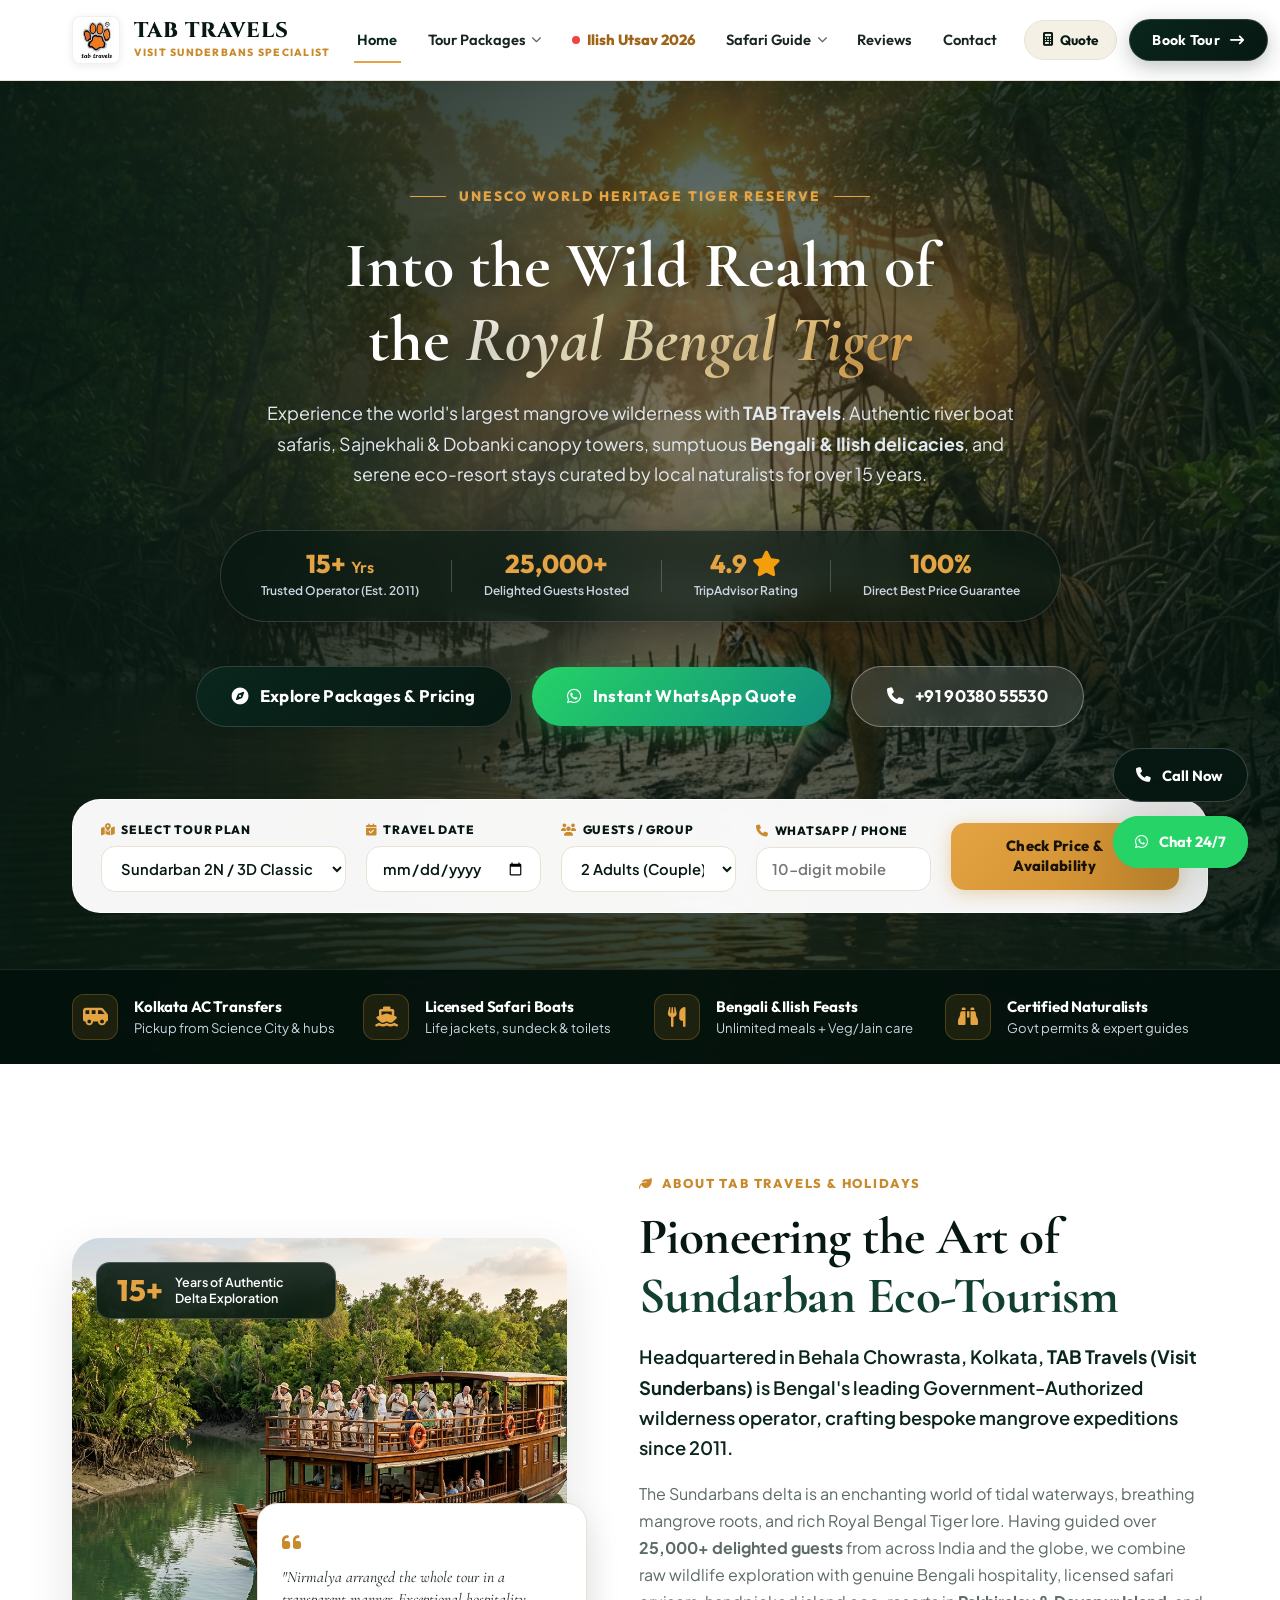
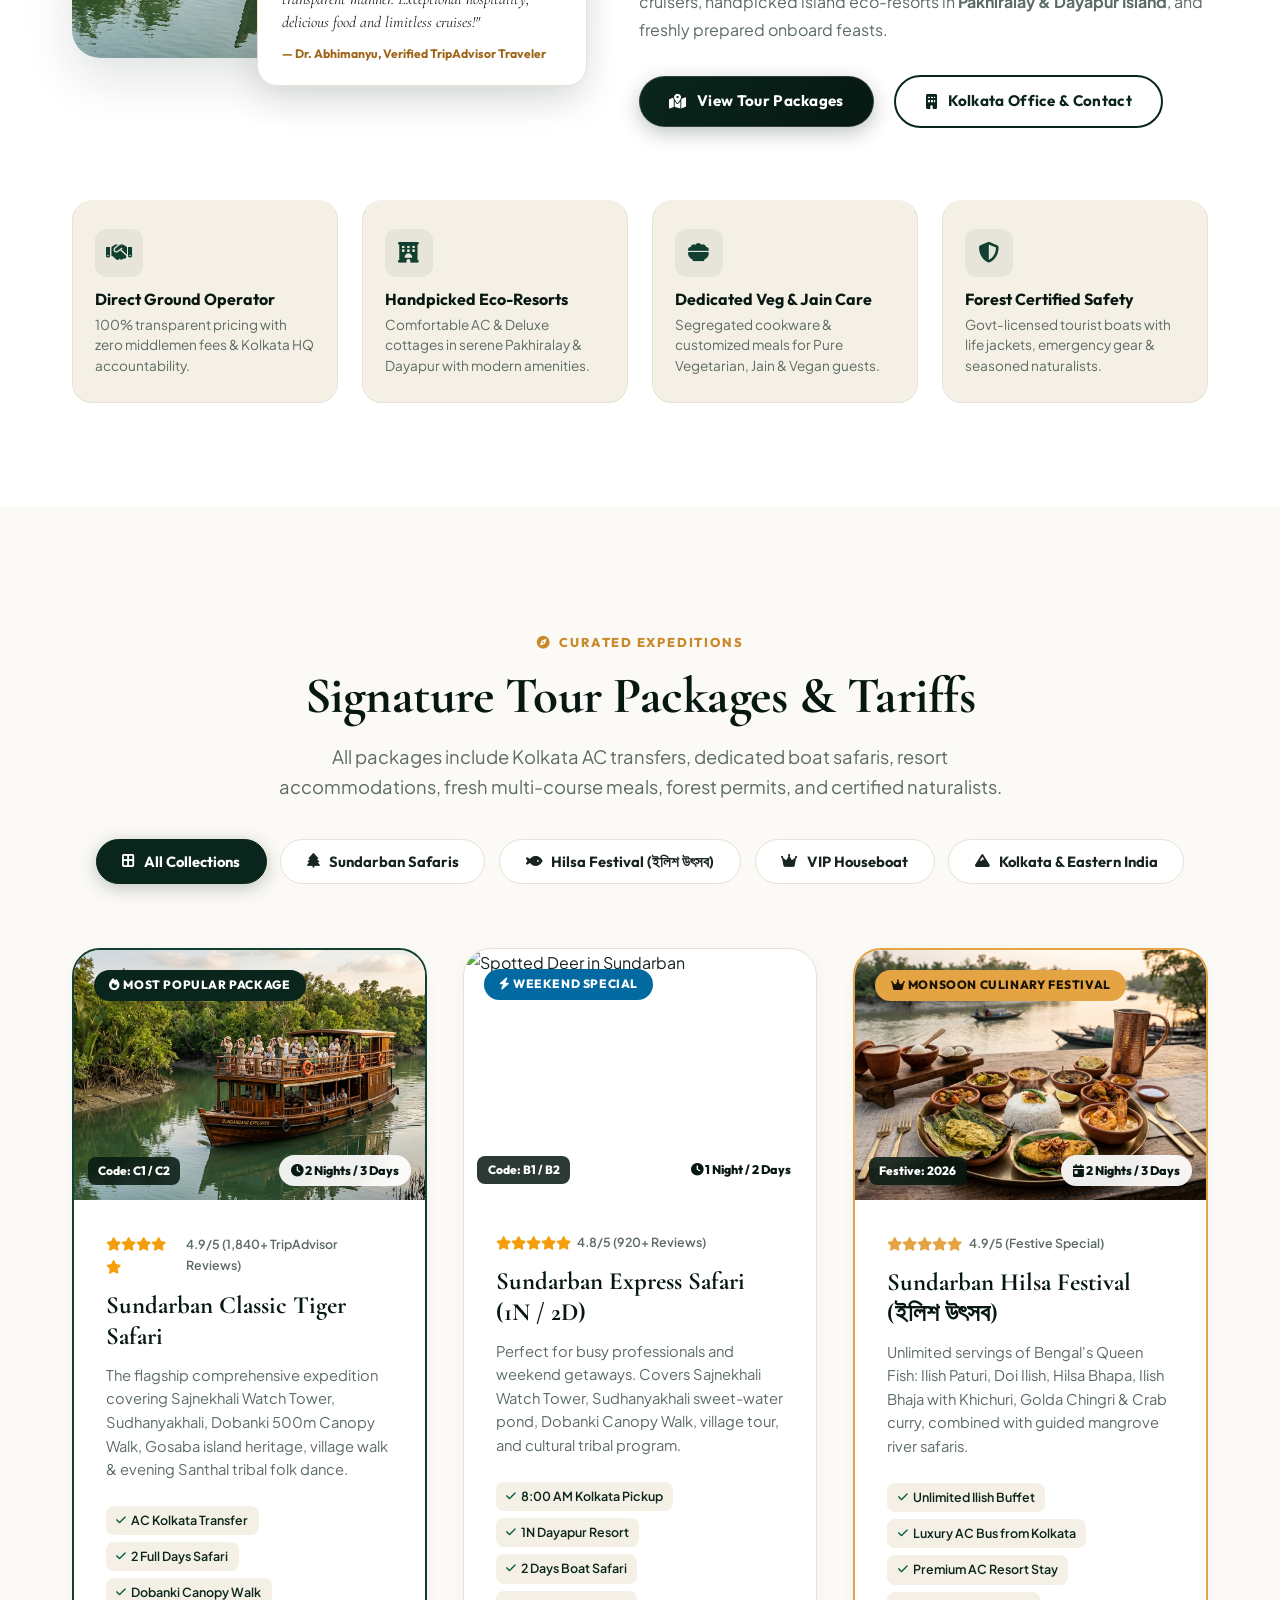
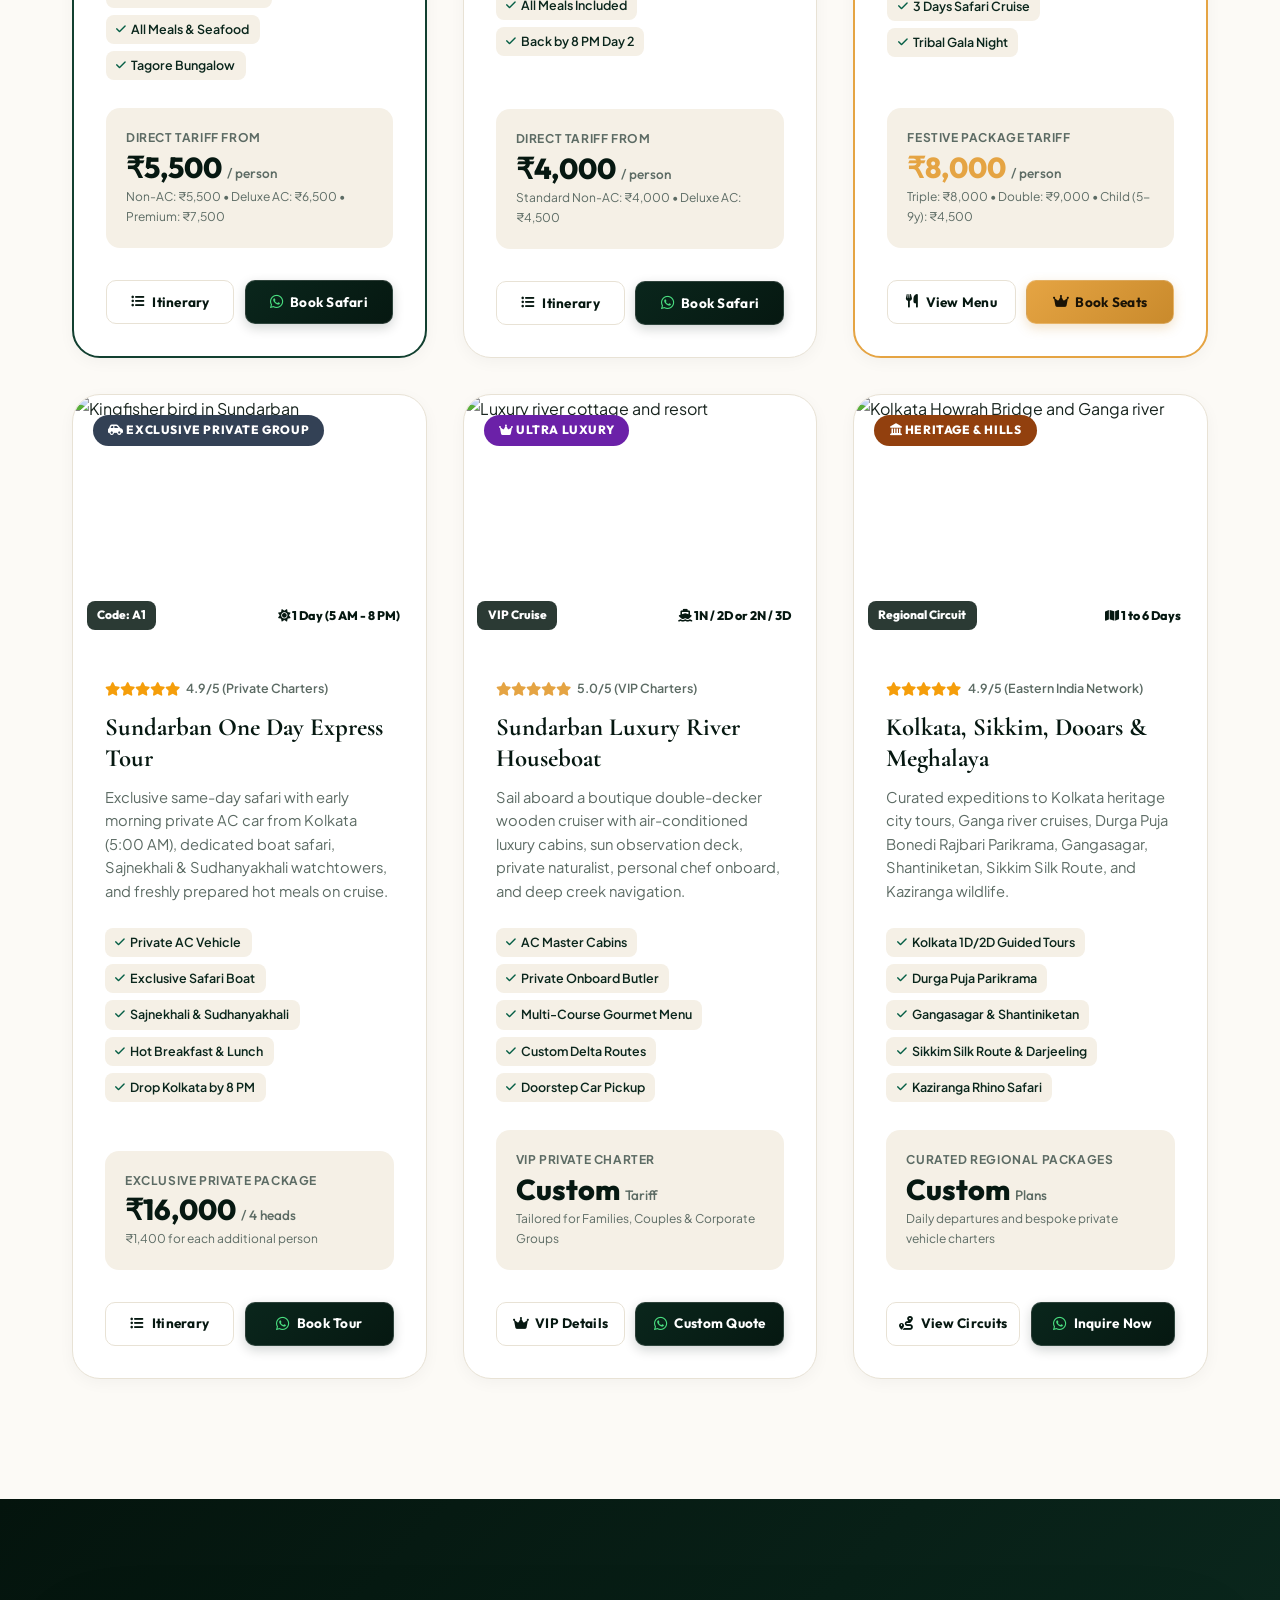
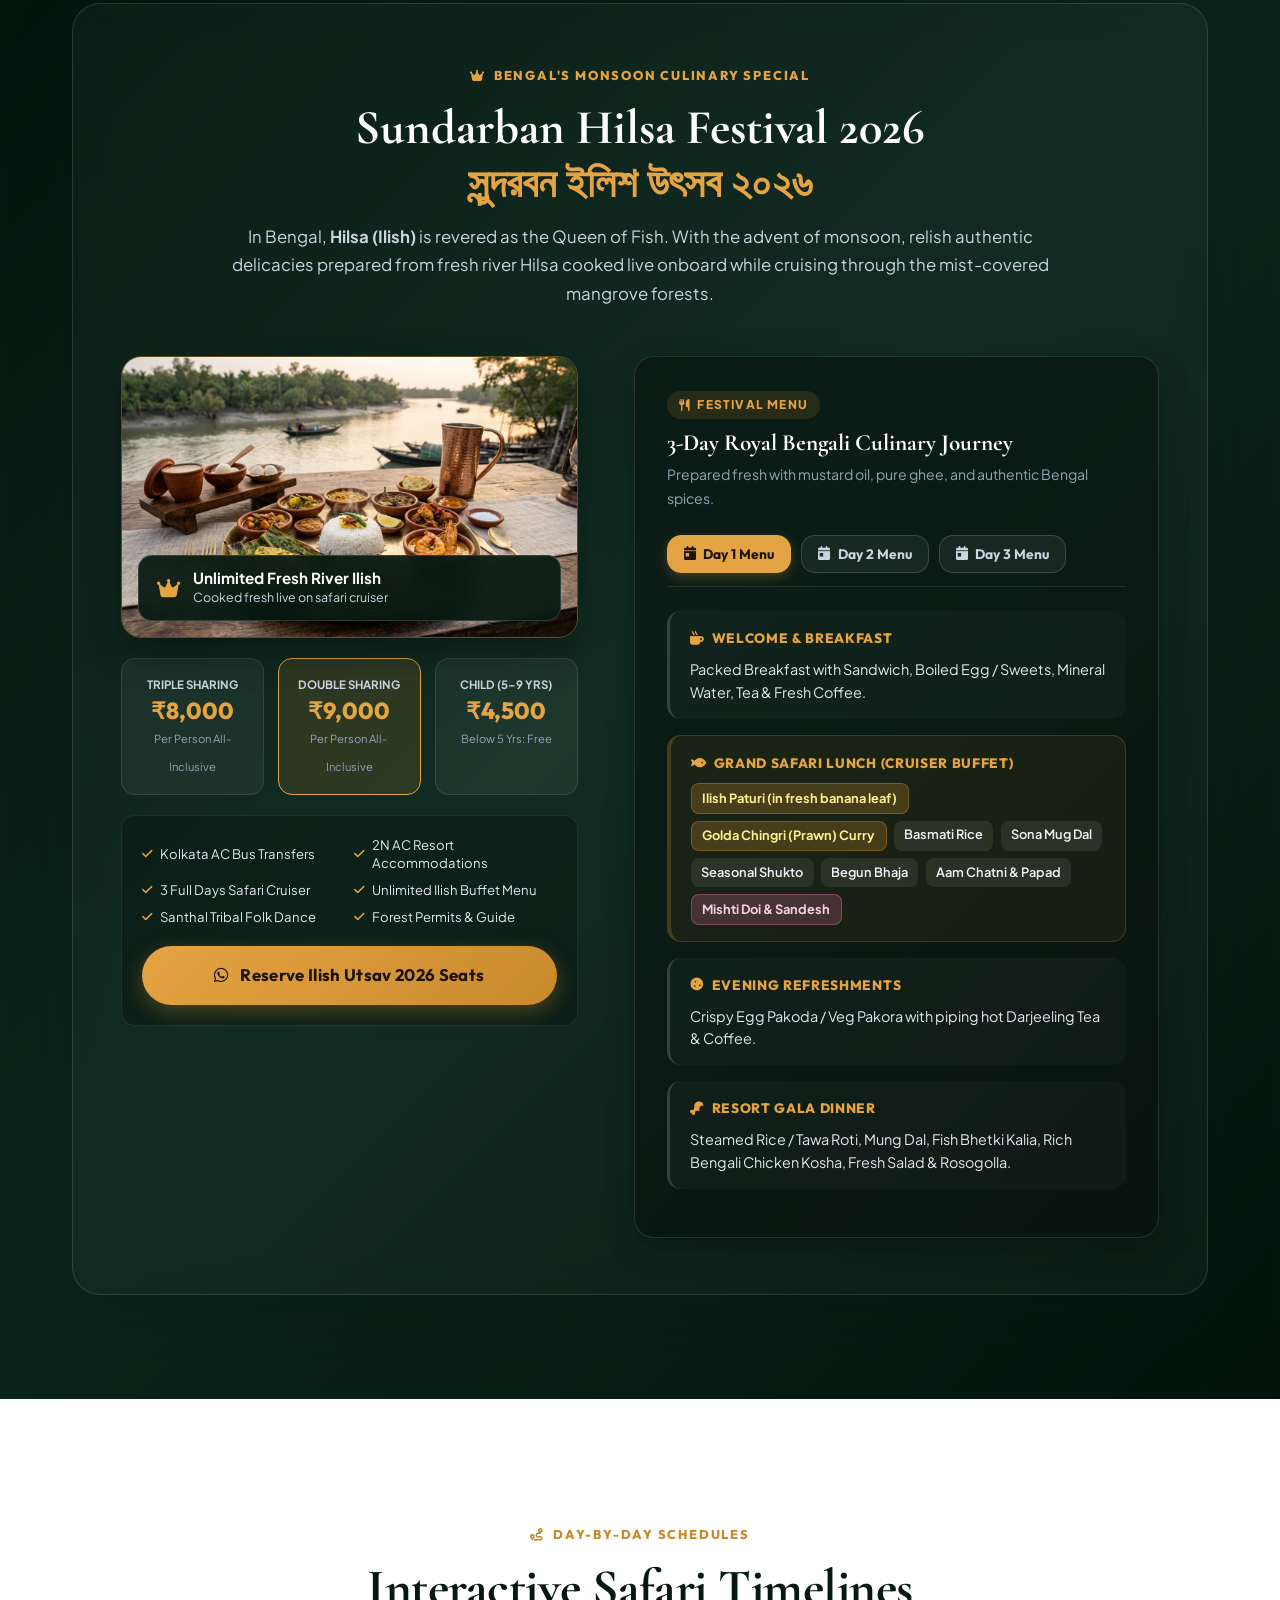
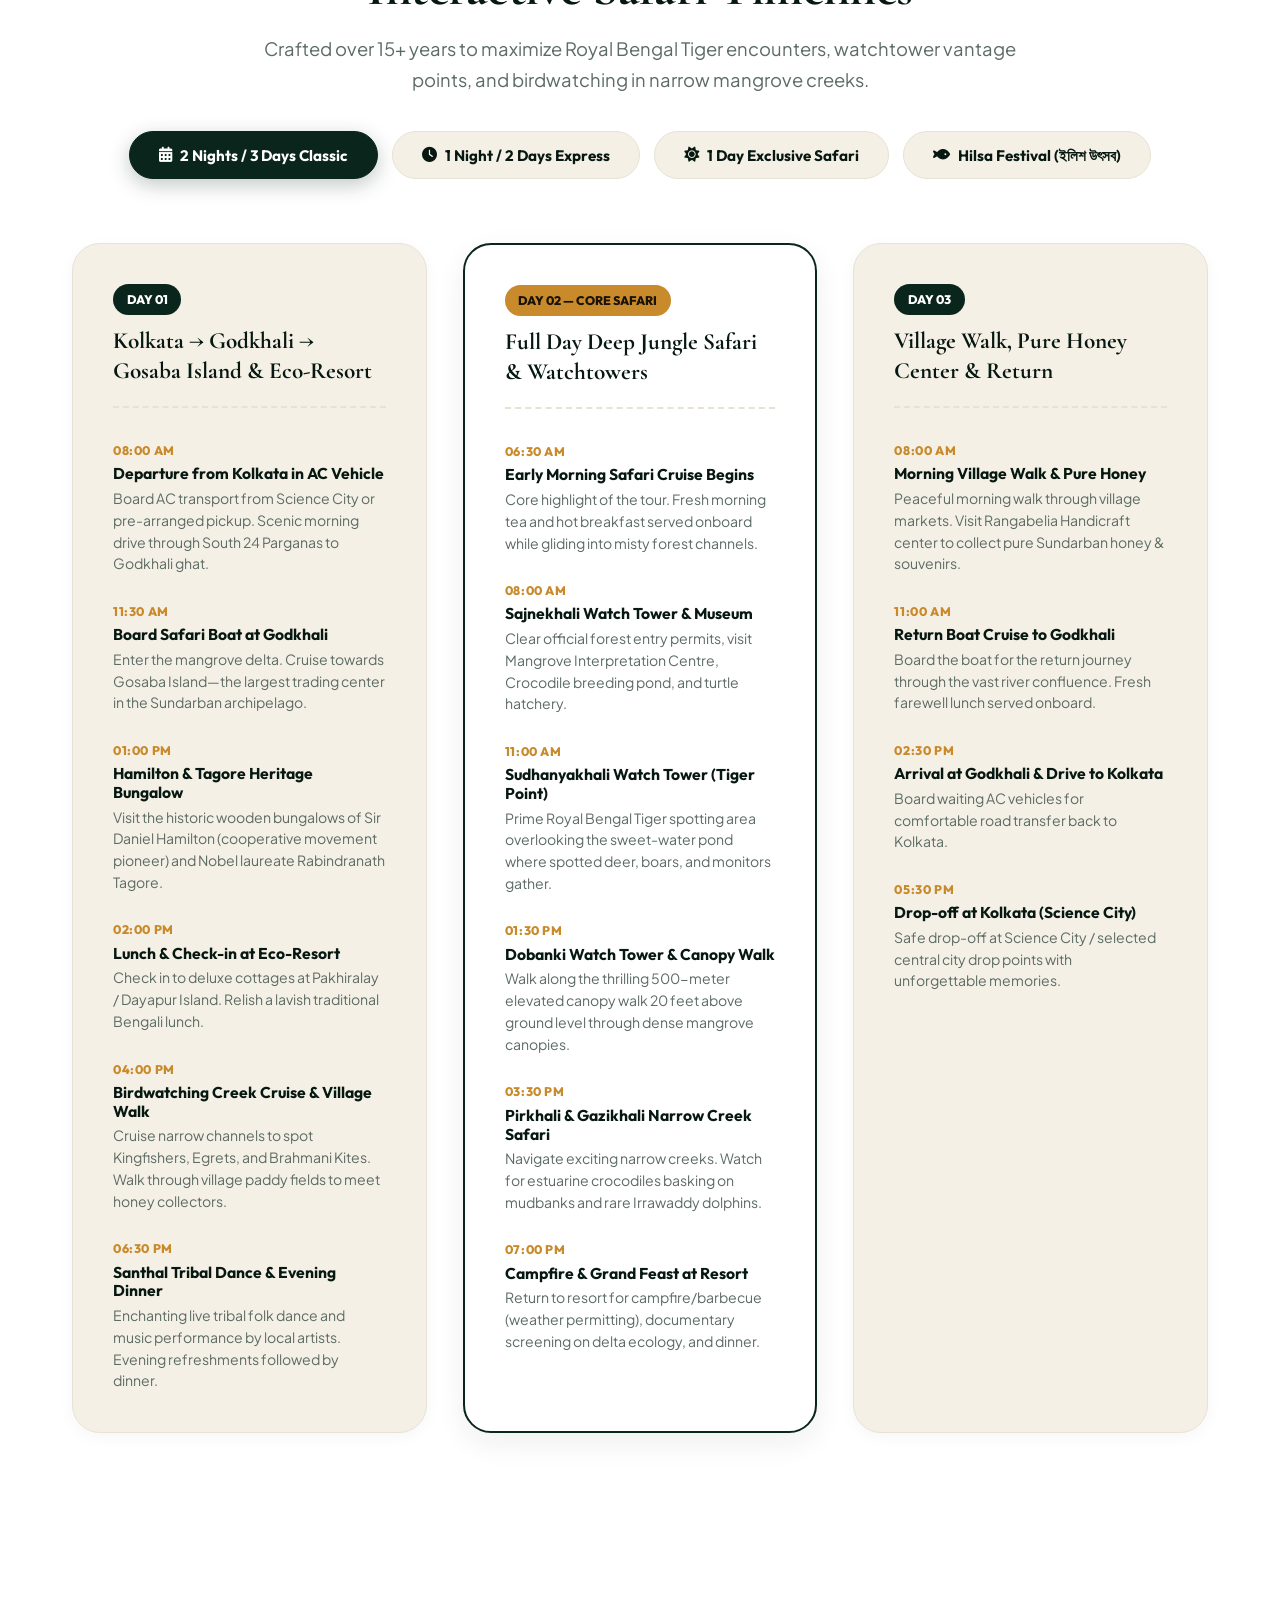
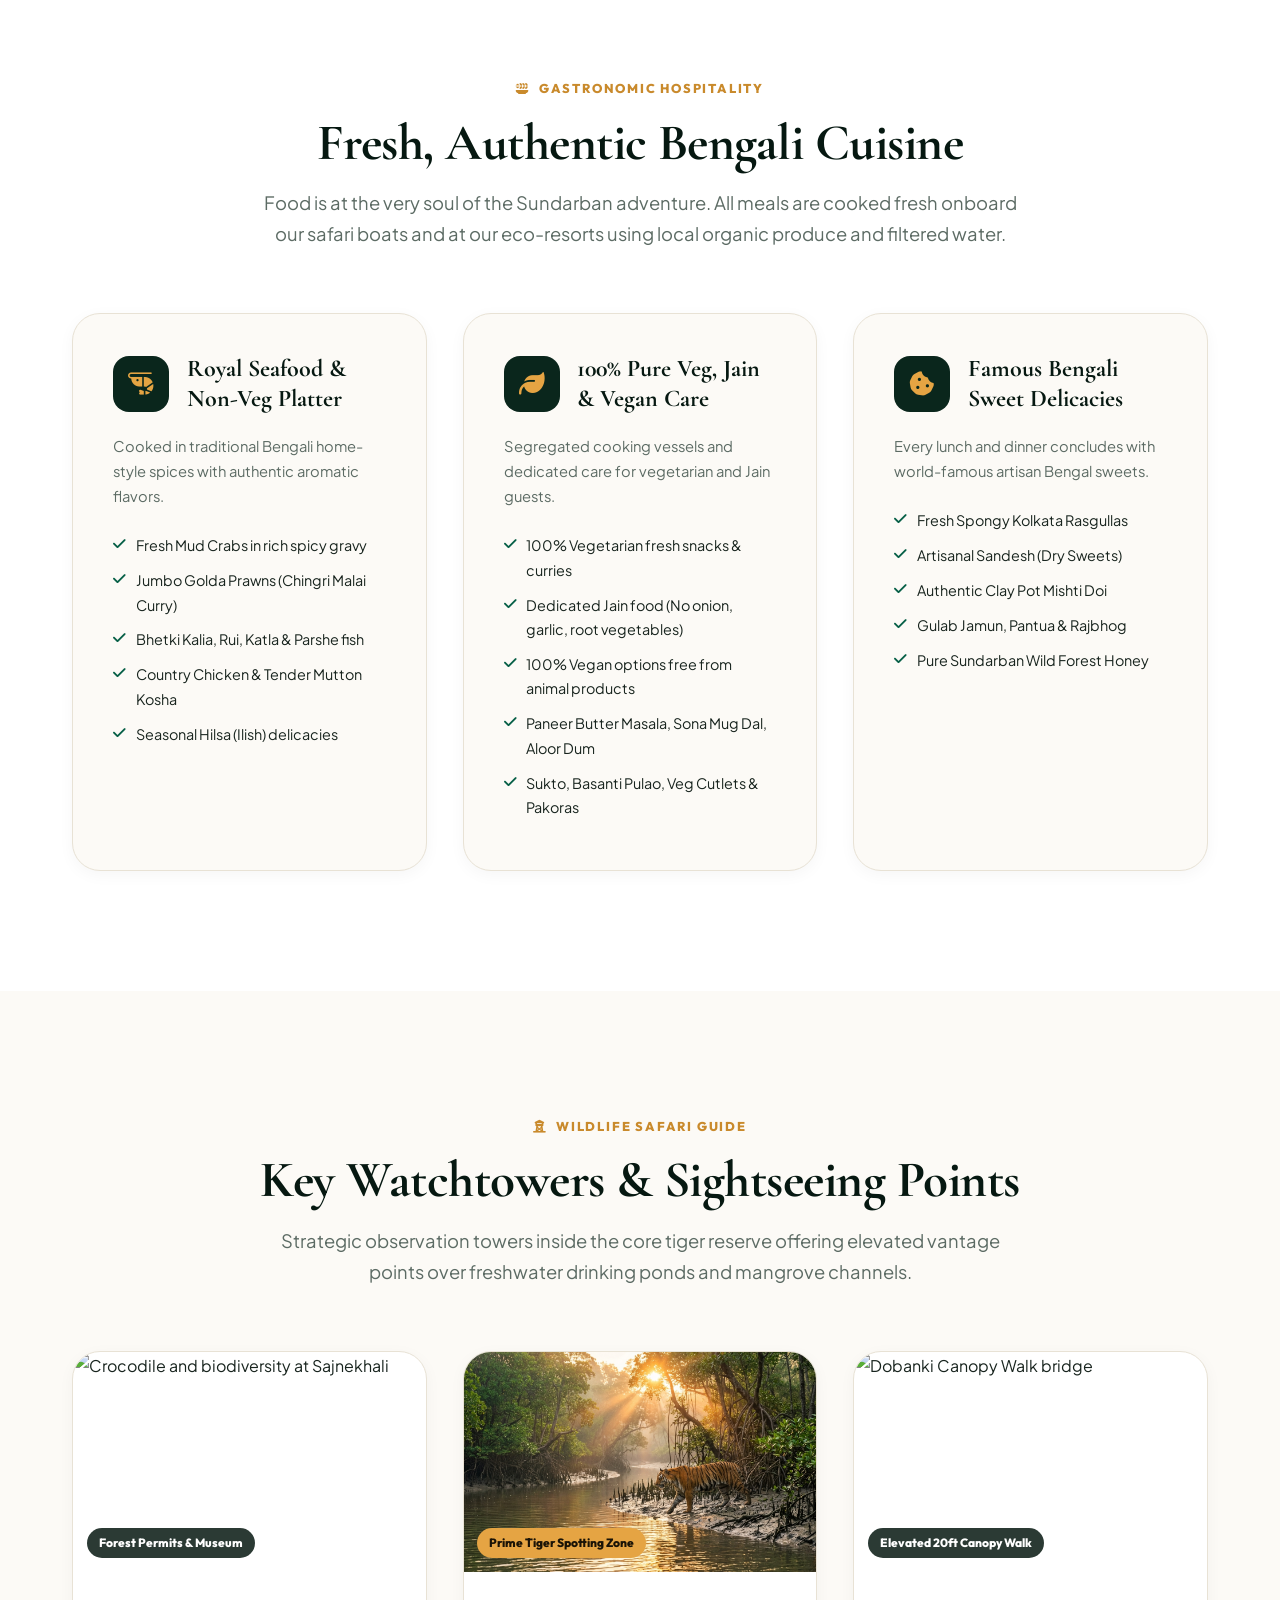
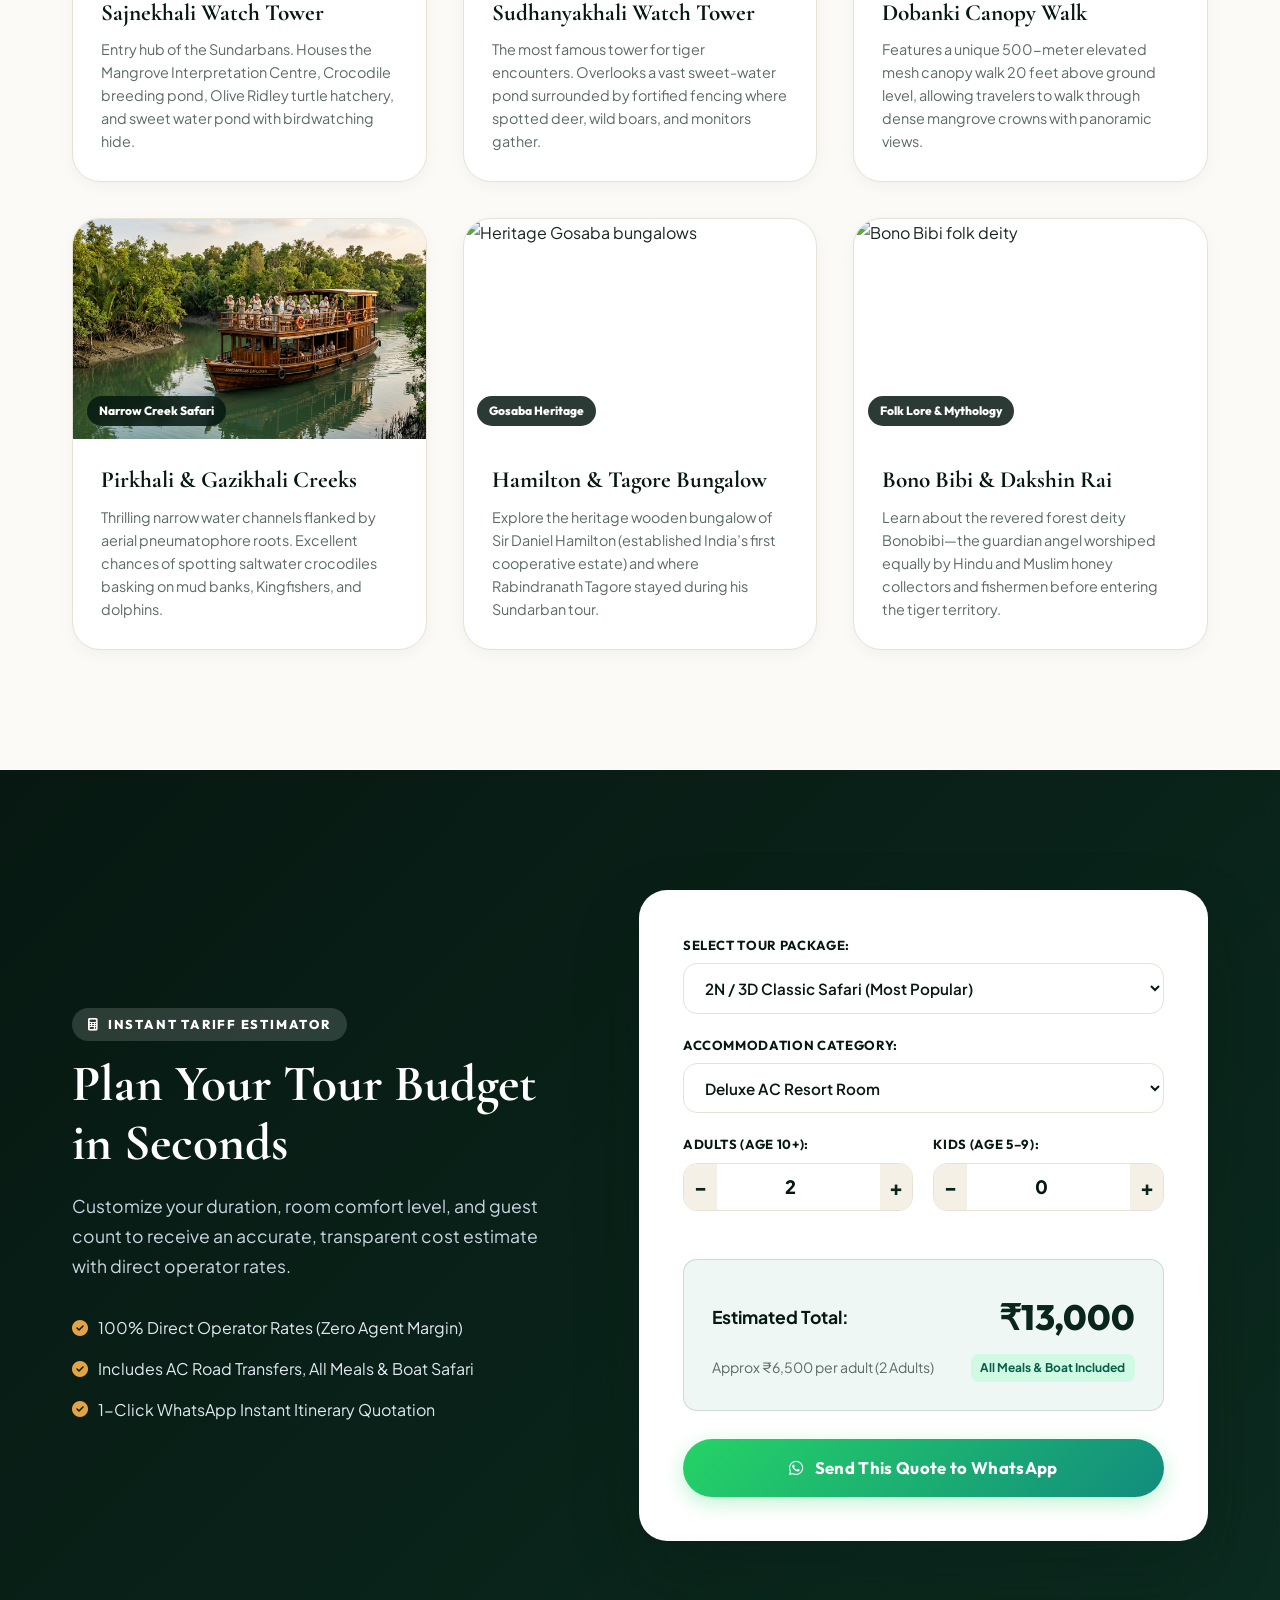
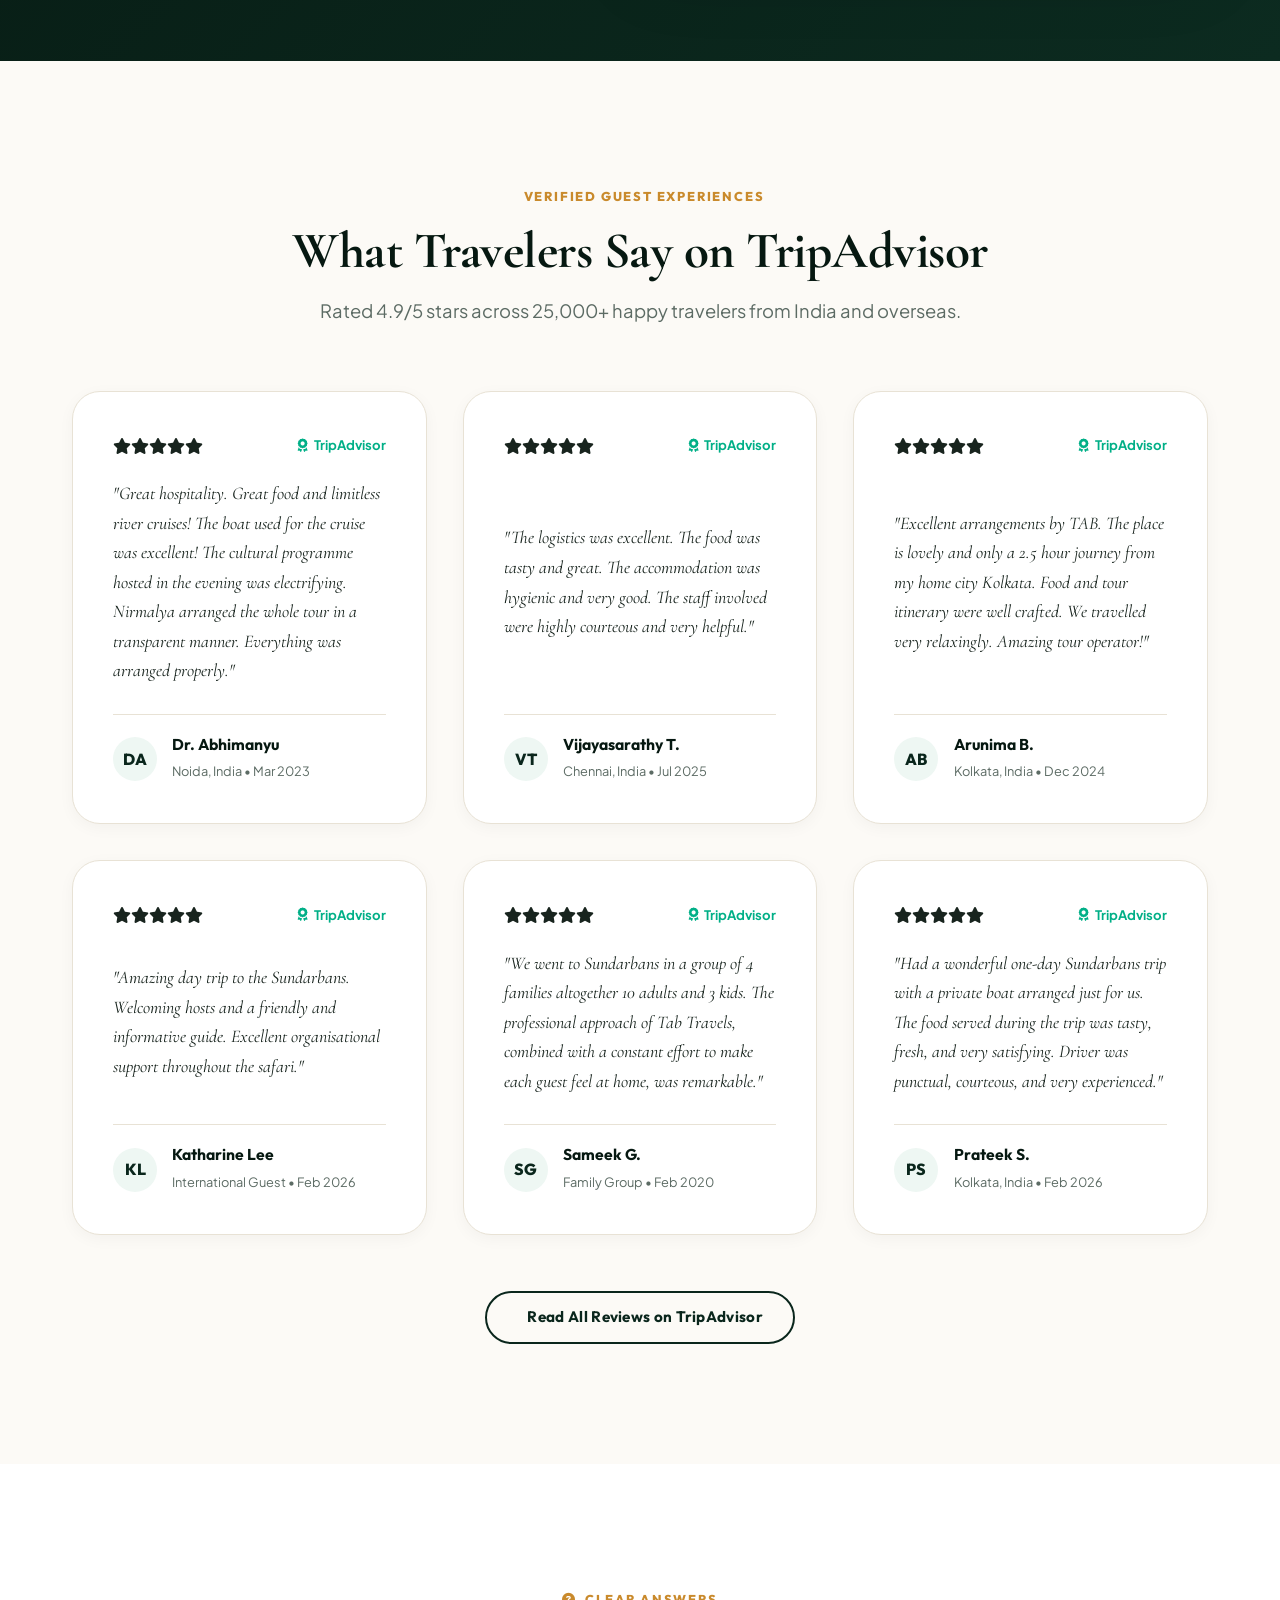
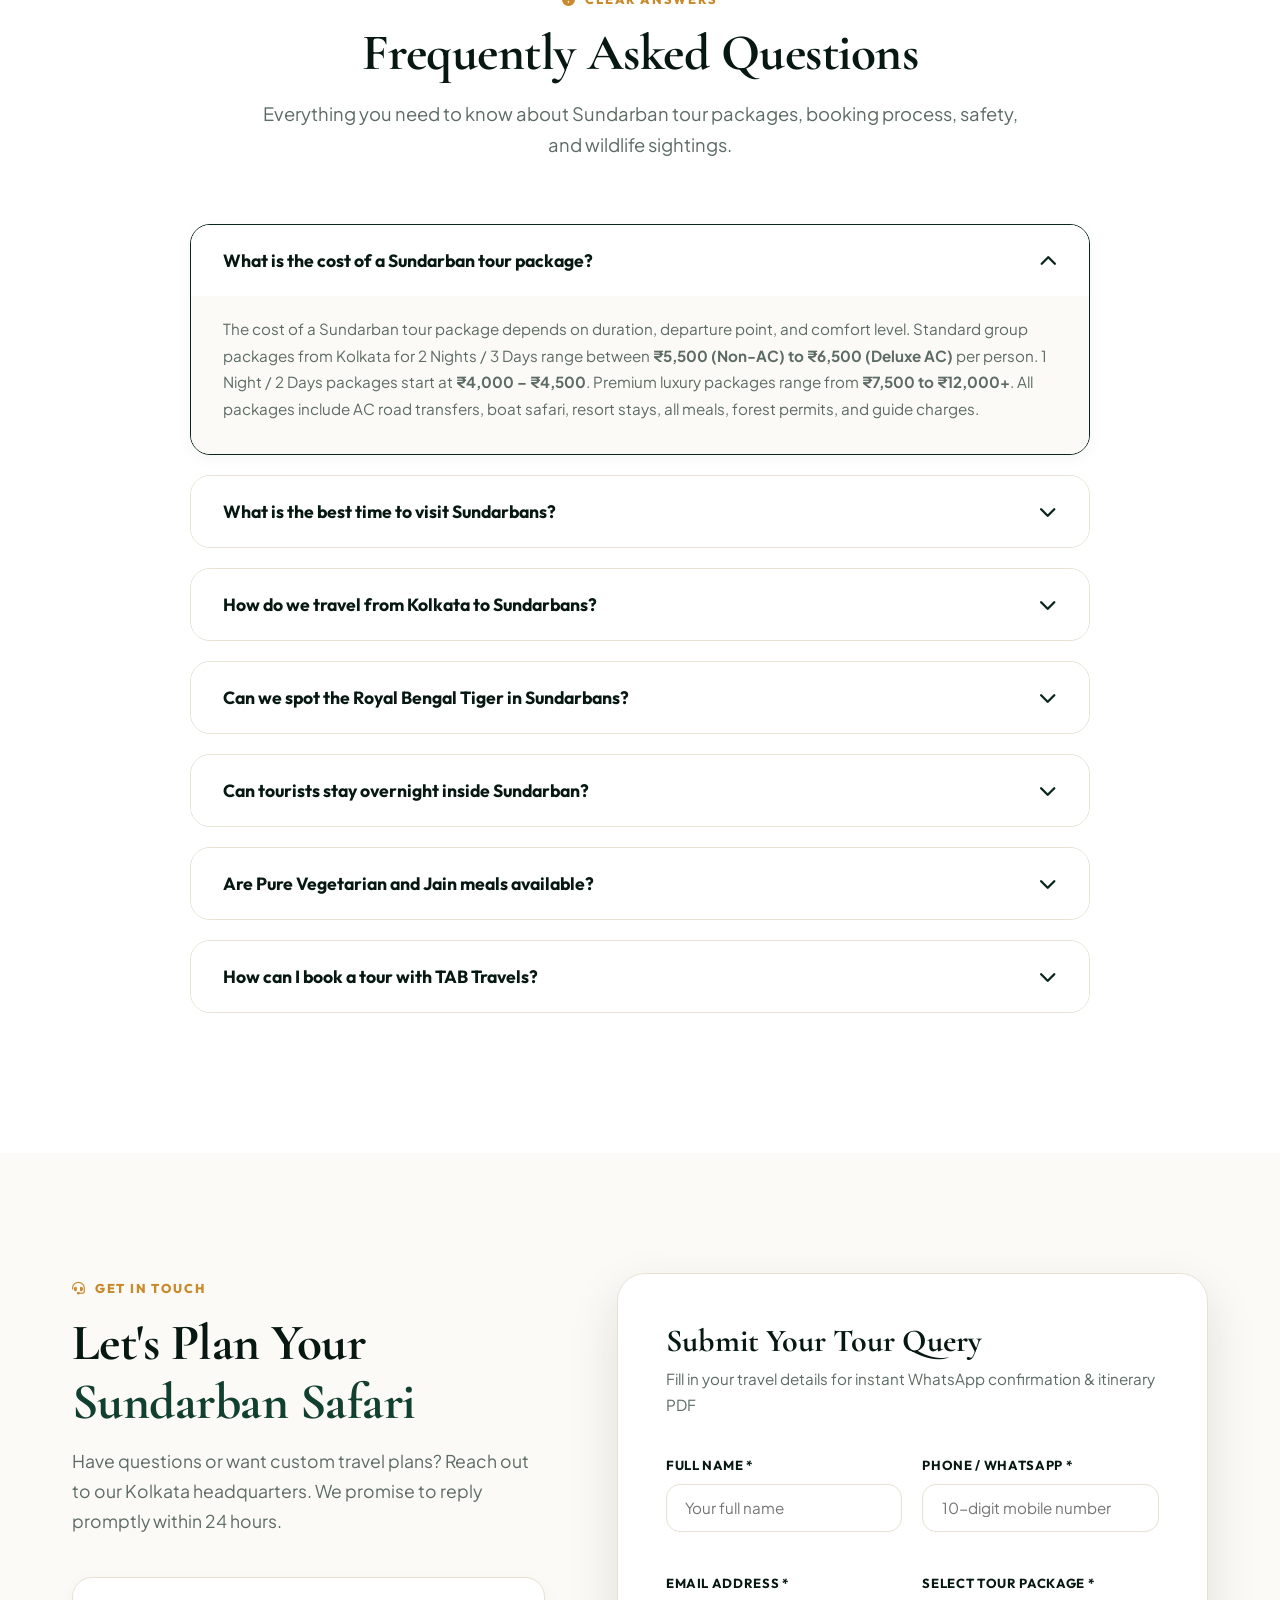
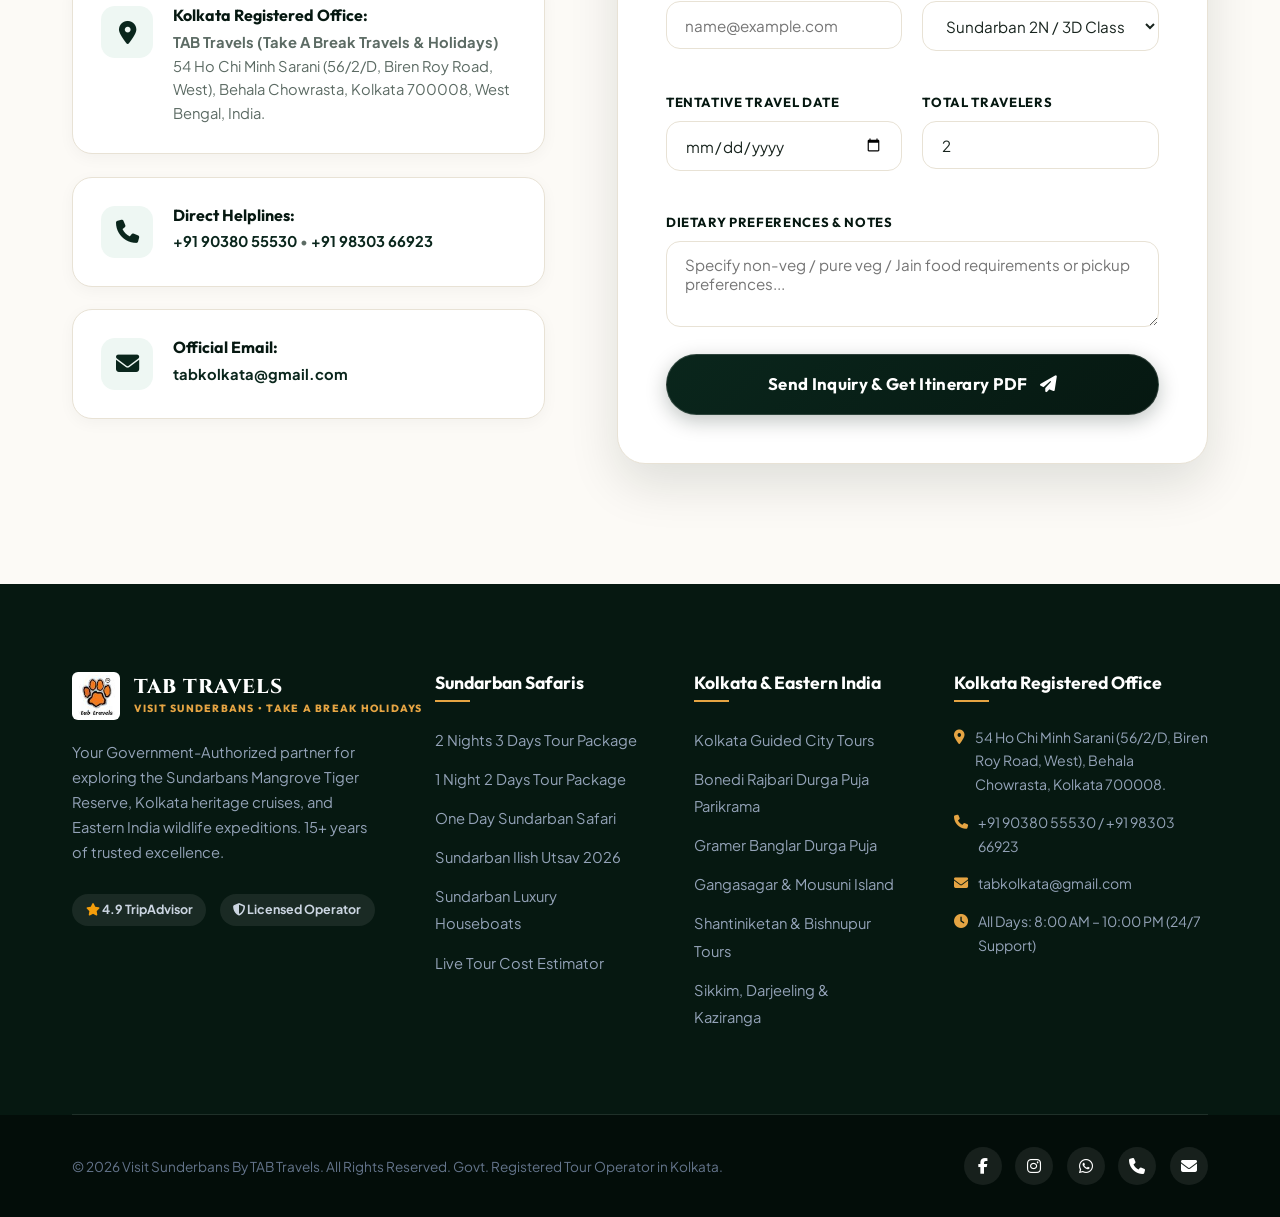
==== commit 77ae4787: "Organize and beautify mobile Hero typography: clean badge pill, balanced heading without orphan word" ====
--- a/index.html
+++ b/index.html
@@ -147,13 +147,12 @@
           
           <div class="hero-eyebrow">
             <span class="gold-line"></span>
-            <span class="eyebrow-text">UNESCO WORLD HERITAGE TIGER RESERVE</span>
+            <span class="eyebrow-text">UNESCO World Heritage Tiger Reserve</span>
             <span class="gold-line"></span>
           </div>
 
           <h1 class="hero-grand-title">
-            Into the Wild Realm of the <br>
-            <span class="hero-gradient-text">Royal Bengal Tiger</span>
+            Into the Wild Realm of the <span class="hero-gradient-text">Royal Bengal Tiger</span>
           </h1>
 
           <p class="hero-description">
--- a/style.css
+++ b/style.css
@@ -110,8 +110,9 @@
   max-width: 1200px;
   margin-left: auto;
   margin-right: auto;
-  padding-left: 1.5rem;
-  padding-right: 1.5rem;
+  padding-left: 2rem;
+  padding-right: 2rem;
+  box-sizing: border-box;
 }
 
 /* ================= EDITORIAL TYPOGRAPHY ================= */
@@ -192,6 +193,11 @@
   border: none;
   outline: none;
   letter-spacing: 0.02em;
+  max-width: 100%;
+  box-sizing: border-box;
+  text-align: center;
+  line-height: 1.35;
+  white-space: normal;
 }
 
 .btn-luxury-primary {
@@ -255,8 +261,20 @@
 }
 
 .btn-xl {
-  padding: 1.15rem 2.4rem;
+  padding: 1.15rem 2.2rem;
   font-size: 1.05rem;
+}
+
+.btn-block {
+  width: 100%;
+  max-width: 100%;
+  display: flex;
+  justify-content: center;
+  align-items: center;
+  box-sizing: border-box;
+  text-align: center;
+  white-space: normal;
+  word-break: break-word;
 }
 
 
@@ -696,12 +714,13 @@
 .hero-eyebrow {
   display: inline-flex;
   align-items: center;
-  gap: 1rem;
-  margin-bottom: 1.5rem;
+  justify-content: center;
+  gap: 0.85rem;
+  margin-bottom: 1.35rem;
 }
 
 .gold-line {
-  width: 45px;
+  width: 36px;
   height: 1.5px;
   background: var(--c-gold-bright);
 }
@@ -710,18 +729,20 @@
   font-family: var(--font-sans-display);
   font-size: 0.85rem;
   font-weight: 800;
-  letter-spacing: 0.18em;
+  letter-spacing: 0.14em;
   color: var(--c-gold-bright);
+  text-transform: uppercase;
 }
 
 .hero-grand-title {
   font-family: var(--font-serif-editorial);
-  font-size: clamp(3rem, 5.5vw, 5rem);
+  font-size: clamp(2.6rem, 5vw, 4.8rem);
   font-weight: 700;
-  line-height: 1.1;
+  line-height: 1.15;
   color: #ffffff;
-  margin-bottom: 1.5rem;
+  margin-bottom: 1.35rem;
   text-shadow: 0 4px 30px rgba(0, 0, 0, 0.6);
+  text-wrap: balance;
 }
 
 .hero-gradient-text {
@@ -729,15 +750,17 @@
   -webkit-background-clip: text;
   -webkit-text-fill-color: transparent;
   font-style: italic;
+  display: inline;
 }
 
 .hero-description {
-  font-size: 1.2rem;
+  font-size: 1.12rem;
   color: #e2e8f0;
-  line-height: 1.75;
-  max-width: 820px;
+  line-height: 1.7;
+  max-width: 780px;
   margin: 0 auto 2.5rem auto;
   font-weight: 400;
+  text-wrap: pretty;
 }
 
 /* Hero Trust Metrics */
@@ -1458,20 +1481,25 @@
   padding: 3.5rem 3rem;
   backdrop-filter: blur(16px);
   box-shadow: var(--shadow-floating);
+  width: 100%;
+  box-sizing: border-box;
+  overflow: hidden;
 }
 
 .ilish-header-top {
   text-align: center;
   max-width: 820px;
   margin: 0 auto 3rem auto;
+  width: 100%;
 }
 
 .ilish-main-title {
   font-family: var(--font-serif-editorial);
-  font-size: clamp(2.3rem, 4vw, 3.2rem);
+  font-size: clamp(2rem, 3.8vw, 3.2rem);
   color: #ffffff;
   line-height: 1.15;
   margin-bottom: 0.85rem;
+  word-break: break-word;
 }
 
 .gold-bengali-script {
@@ -1494,12 +1522,15 @@
   grid-template-columns: 1fr 1.15fr;
   gap: 3.5rem;
   align-items: start;
+  width: 100%;
 }
 
 .ilish-visual-column {
   display: flex;
   flex-direction: column;
   gap: 1.25rem;
+  min-width: 0;
+  width: 100%;
 }
 
 .ilish-photo-frame {
@@ -1508,6 +1539,7 @@
   position: relative;
   border: 1.5px solid rgba(201, 138, 44, 0.4);
   box-shadow: 0 15px 35px rgba(0, 0, 0, 0.35);
+  width: 100%;
 }
 
 .ilish-img {
@@ -1525,7 +1557,7 @@
   bottom: 1rem;
   left: 1rem;
   right: 1rem;
-  background: rgba(6, 24, 17, 0.9);
+  background: rgba(6, 24, 17, 0.92);
   backdrop-filter: blur(10px);
   padding: 0.75rem 1.1rem;
   border-radius: var(--r-md);
@@ -1533,27 +1565,38 @@
   display: flex;
   align-items: center;
   gap: 0.85rem;
+  box-sizing: border-box;
 }
 
 .floating-culinary-badge .badge-icon {
   font-size: 1.3rem;
   color: var(--c-gold-bright);
+  flex-shrink: 0;
+}
+.floating-culinary-badge .badge-content {
+  min-width: 0;
+  overflow: hidden;
 }
 .floating-culinary-badge h6 {
   color: #ffffff;
   font-size: 0.95rem;
   margin: 0;
   font-weight: 700;
+  white-space: normal;
+  line-height: 1.25;
 }
 .floating-culinary-badge span {
   font-size: 0.78rem;
   color: #cbd5e1;
+  white-space: normal;
+  display: block;
 }
 
 .ilish-pricing-trio {
   display: grid;
   grid-template-columns: repeat(3, 1fr);
   gap: 0.85rem;
+  width: 100%;
 }
 
 .trio-card {
@@ -1562,6 +1605,8 @@
   padding: 1rem 0.65rem;
   text-align: center;
   border: 1px solid rgba(255, 255, 255, 0.1);
+  min-width: 0;
+  box-sizing: border-box;
 }
 .trio-card.card-featured-gold {
   border-color: var(--c-gold-bright);
@@ -1595,6 +1640,8 @@
   border-radius: var(--r-md);
   padding: 1.25rem;
   border: 1px solid rgba(255, 255, 255, 0.08);
+  width: 100%;
+  box-sizing: border-box;
 }
 
 .inclusions-chips-grid {
@@ -1604,30 +1651,37 @@
   margin-bottom: 1.25rem;
   font-size: 0.82rem;
   color: #e2e8f0;
+  width: 100%;
 }
 .inclusions-chips-grid span {
   display: flex;
   align-items: center;
   gap: 0.45rem;
+  min-width: 0;
+  line-height: 1.35;
+  word-break: break-word;
 }
 .inclusions-chips-grid span i {
   color: var(--c-gold-bright);
   font-size: 0.75rem;
-}
-
-.btn-block {
-  width: 100%;
-  box-sizing: border-box;
-  text-align: center;
+  flex-shrink: 0;
 }
 
 /* Right Column Menu Card */
+.ilish-info-column {
+  min-width: 0;
+  width: 100%;
+}
+
 .ilish-menu-card-wrapper {
   background: rgba(0, 0, 0, 0.35);
   border-radius: var(--r-lg);
   border: 1px solid rgba(255, 255, 255, 0.12);
   padding: 2rem;
   box-shadow: 0 10px 30px rgba(0, 0, 0, 0.3);
+  min-width: 0;
+  width: 100%;
+  box-sizing: border-box;
 }
 
 .menu-card-header {
@@ -1668,6 +1722,7 @@
   margin-bottom: 1.5rem;
   border-bottom: 1px solid rgba(255, 255, 255, 0.1);
   padding-bottom: 0.85rem;
+  width: 100%;
 }
 
 .menu-pill-btn {
@@ -1694,6 +1749,8 @@
 
 .menu-content-card {
   display: none;
+  width: 100%;
+  min-width: 0;
 }
 .menu-content-card.active {
   display: block;
@@ -1705,6 +1762,9 @@
   padding: 1rem 1.25rem;
   margin-bottom: 1rem;
   border-left: 3px solid rgba(255, 255, 255, 0.15);
+  min-width: 0;
+  width: 100%;
+  box-sizing: border-box;
 }
 .meal-block.meal-highlight {
   background: rgba(201, 138, 44, 0.08);
@@ -1724,6 +1784,7 @@
   display: flex;
   align-items: center;
   gap: 0.45rem;
+  flex-wrap: wrap;
 }
 
 .meal-dishes {
@@ -1731,22 +1792,29 @@
   color: #e2e8f0;
   line-height: 1.55;
   margin: 0;
+  word-break: break-word;
 }
 
 .dish-badges-cloud {
   display: flex;
   flex-wrap: wrap;
   gap: 0.45rem;
-  margin-top: 0.35rem;
+  margin-top: 0.45rem;
+  width: 100%;
 }
 
 .dish-pill {
   background: rgba(255, 255, 255, 0.08);
   font-size: 0.8rem;
   font-weight: 600;
-  padding: 0.3rem 0.65rem;
+  padding: 0.35rem 0.65rem;
   border-radius: var(--r-sm);
   color: #f1f5f9;
+  display: inline-block;
+  max-width: 100%;
+  white-space: normal;
+  word-break: break-word;
+  line-height: 1.35;
 }
 .dish-pill.highlight-gold {
   background: rgba(201, 138, 44, 0.25);
@@ -2837,6 +2905,8 @@
   padding: 3rem;
   box-shadow: var(--shadow-elevated);
   border: 1px solid var(--c-sand-border);
+  width: 100%;
+  box-sizing: border-box;
 }
 
 .form-title-wrap {
@@ -2857,9 +2927,11 @@
   grid-template-columns: 1fr 1fr;
   gap: 1.25rem;
   margin-bottom: 1.25rem;
+  width: 100%;
 }
 .form-group {
   margin-bottom: 1.25rem;
+  width: 100%;
 }
 .form-group label {
   display: block;
@@ -2880,6 +2952,7 @@
   border-radius: var(--r-md);
   background-color: #ffffff;
   color: var(--c-text-primary);
+  box-sizing: border-box;
   transition: all var(--t-fast);
 }
 .luxury-input:focus, .luxury-select:focus, .luxury-textarea:focus {
@@ -2890,9 +2963,23 @@
 
 .btn-submit-full {
   width: 100%;
-  padding: 1.15rem;
+  max-width: 100%;
+  padding: 1.15rem 1.5rem;
   font-size: 1.05rem;
   margin-top: 0.75rem;
+  display: flex;
+  align-items: center;
+  justify-content: center;
+  gap: 0.75rem;
+  box-sizing: border-box;
+  text-align: center;
+  border-radius: var(--r-full);
+}
+.btn-submit-full span {
+  line-height: 1.35;
+}
+.btn-submit-full i {
+  flex-shrink: 0;
 }
 
 .form-status-msg {
@@ -3258,10 +3345,10 @@
   }
   .story-split-row, .calculator-glass-container, .contact-grid-wrapper, .ilish-grid-layout {
     grid-template-columns: 1fr;
-    gap: 3.5rem;
+    gap: 2.5rem;
   }
   .story-img, .ilish-img {
-    height: 380px;
+    height: 340px;
   }
   .story-full-pillars {
     grid-template-columns: repeat(2, 1fr);
@@ -3269,6 +3356,9 @@
   }
   .ribbon-grid, .footer-columns-grid {
     grid-template-columns: repeat(2, 1fr);
+  }
+  .ilish-luxury-wrapper {
+    padding: 2.5rem 2rem;
   }
 }
 
@@ -3277,6 +3367,7 @@
     flex-wrap: wrap;
     border-radius: var(--r-lg);
     gap: 1.25rem;
+    padding: 1rem 1.75rem;
   }
   .metric-divider {
     display: none;
@@ -3302,9 +3393,9 @@
     scroll-snap-type: x mandatory;
     gap: 0.65rem;
     justify-content: flex-start !important;
-    padding: 0.5rem 1rem 0.85rem 1rem !important;
-    margin-left: -1rem;
-    margin-right: -1rem;
+    padding: 0.5rem 1.25rem 0.85rem 1.25rem !important;
+    margin-left: -1.25rem;
+    margin-right: -1.25rem;
     scrollbar-width: none !important;
   }
   .modern-filter-bar::-webkit-scrollbar,
@@ -3322,55 +3413,245 @@
   }
 }
 
+@media (max-width: 768px) {
+  /* Section Spacing on Mobile */
+  .section-story,
+  .section-packages,
+  .section-monsoon-ilish,
+  .section-itineraries,
+  .section-calculator,
+  .section-guidelines,
+  .section-watchtowers,
+  .section-reviews,
+  .section-faqs,
+  .section-contact {
+    padding: 4.25rem 0;
+  }
+
+  .container {
+    padding-left: 1.35rem;
+    padding-right: 1.35rem;
+  }
+
+  /* Mobile Typography - Clean and Balanced */
+  .hero-eyebrow {
+    margin-bottom: 1.15rem;
+    gap: 0.5rem;
+    display: inline-flex;
+    align-items: center;
+    justify-content: center;
+  }
+  .gold-line {
+    display: none;
+  }
+  .eyebrow-text {
+    font-size: 0.74rem;
+    letter-spacing: 0.12em;
+    background: rgba(201, 138, 44, 0.18);
+    border: 1px solid rgba(201, 138, 44, 0.45);
+    padding: 0.35rem 0.95rem;
+    border-radius: var(--r-full);
+    display: inline-block;
+    text-align: center;
+    color: var(--c-gold-bright);
+    font-weight: 800;
+  }
+
+  .hero-grand-title {
+    font-size: clamp(2.1rem, 6.8vw, 2.75rem);
+    line-height: 1.2;
+    margin-bottom: 1.15rem;
+    text-wrap: balance;
+  }
+  .hero-description {
+    font-size: 0.95rem;
+    line-height: 1.65;
+    max-width: 540px;
+    margin: 0 auto 1.75rem auto;
+    text-wrap: pretty;
+  }
+
+  .editorial-heading {
+    font-size: clamp(1.85rem, 5.5vw, 2.35rem);
+    line-height: 1.2;
+    margin-bottom: 0.75rem;
+  }
+  .editorial-subtitle {
+    font-size: 0.95rem;
+    line-height: 1.6;
+    margin-bottom: 1.5rem;
+  }
+  .section-header-centered {
+    margin-bottom: 2.5rem;
+  }
+
+  .editorial-lead {
+    font-size: 1.02rem;
+    line-height: 1.55;
+    margin-bottom: 0.85rem;
+  }
+  .story-paragraph {
+    font-size: 0.92rem;
+    line-height: 1.65;
+    margin-bottom: 1.5rem;
+  }
+
+  .calc-grand-title {
+    font-size: clamp(1.85rem, 5.5vw, 2.35rem);
+    line-height: 1.2;
+    margin-bottom: 1rem;
+  }
+  .calc-lead-text {
+    font-size: 0.95rem;
+    line-height: 1.6;
+    margin-bottom: 1.5rem;
+  }
+  .guarantee-item {
+    font-size: 0.92rem;
+    gap: 0.65rem;
+    line-height: 1.45;
+  }
+
+  .ilish-main-title {
+    font-size: clamp(1.85rem, 5.5vw, 2.35rem);
+    line-height: 1.2;
+    margin-bottom: 0.75rem;
+  }
+  .gold-bengali-script {
+    font-size: 0.82em;
+  }
+  .ilish-intro-text {
+    font-size: 0.95rem;
+    line-height: 1.6;
+    margin-bottom: 1.5rem;
+  }
+
+  /* Story Pillars */
+  .story-full-pillars {
+    grid-template-columns: 1fr;
+    gap: 0.85rem;
+  }
+  .pillar-card {
+    padding: 1.25rem 1.15rem;
+    border-radius: var(--r-md);
+  }
+  .pillar-card h6 {
+    font-size: 1rem;
+    margin-bottom: 0.25rem;
+  }
+  .pillar-card p {
+    font-size: 0.88rem;
+    line-height: 1.5;
+  }
+
+  /* Ilish Festival Section */
+  .ilish-luxury-wrapper {
+    padding: 2rem 1.35rem;
+    border-radius: var(--r-lg);
+  }
+  .ilish-pricing-trio {
+    grid-template-columns: 1fr;
+    gap: 0.75rem;
+  }
+  .inclusions-chips-grid {
+    grid-template-columns: 1fr;
+    gap: 0.55rem;
+  }
+  .ilish-menu-card-wrapper {
+    padding: 1.5rem 1.25rem;
+    border-radius: var(--r-lg);
+  }
+  .menu-card-header h4 {
+    font-size: 1.35rem;
+  }
+
+  /* Calculator and Forms */
+  .luxury-form-card {
+    padding: 2rem 1.35rem;
+    border-radius: var(--r-lg);
+  }
+  .calc-interactive-card {
+    padding: 2rem 1.35rem;
+    border-radius: var(--r-lg);
+  }
+  .office-card {
+    padding: 1.35rem 1.15rem;
+    border-radius: var(--r-lg);
+  }
+}
+
 @media (max-width: 640px) {
+  .container {
+    padding-left: 1.25rem;
+    padding-right: 1.25rem;
+  }
+
   .story-floating-review {
     position: static;
     margin-top: 1.25rem;
     max-width: 100%;
   }
-  .story-full-pillars {
-    grid-template-columns: 1fr;
-  }
+
   .search-dock-form {
     grid-template-columns: 1fr;
+    gap: 0.85rem;
   }
   .dock-submit-wrapper {
     grid-column: 1;
   }
+
   .ribbon-grid, .footer-columns-grid {
     grid-template-columns: 1fr;
-  }
+    gap: 1.5rem;
+  }
+
+  /* Compact Floating Quick Dock */
   .floating-quick-dock {
-    bottom: 1.25rem;
-    right: 1.25rem;
+    bottom: 1.15rem;
+    right: 1.15rem;
+    gap: 0.5rem;
   }
   .dock-btn-text {
     display: none;
   }
   .dock-btn-call, .dock-btn-wa {
-    width: 52px;
-    height: 52px;
+    width: 46px;
+    height: 46px;
     padding: 0;
     justify-content: center;
-    font-size: 1.35rem;
-  }
+    font-size: 1.25rem;
+  }
+  .back-to-top-btn {
+    bottom: 1.15rem;
+    left: 1.15rem;
+    width: 42px;
+    height: 42px;
+    font-size: 1rem;
+  }
+
   .hero-cta-actions {
     flex-direction: column;
     width: 100%;
+    gap: 0.85rem;
   }
   .hero-cta-actions .btn {
     width: 100%;
   }
-  .ilish-luxury-wrapper {
-    padding: 2rem 1.25rem;
-  }
-  .ilish-pricing-trio {
-    grid-template-columns: 1fr;
-    gap: 0.75rem;
-  }
-  .inclusions-chips-grid {
-    grid-template-columns: 1fr;
-  }
+
+  .btn {
+    padding: 0.85rem 1.4rem;
+    font-size: 0.92rem;
+  }
+  .btn-xl {
+    padding: 0.95rem 1.25rem;
+    font-size: 0.95rem;
+  }
+  .btn-submit-full {
+    padding: 1rem 1.25rem;
+    font-size: 0.96rem;
+  }
+
+  /* Ilish Menu Tabs Horizontal Scroll */
   .menu-nav-tabs {
     display: flex;
     flex-wrap: nowrap;
@@ -3389,7 +3670,15 @@
     flex-shrink: 0;
     white-space: nowrap;
     scroll-snap-align: start;
-  }
+    padding: 0.5rem 0.85rem;
+    font-size: 0.82rem;
+  }
+
+  .meal-block {
+    padding: 0.9rem 0.9rem;
+    border-radius: var(--r-md);
+  }
+
   .packing-pills-wrap {
     display: flex;
     flex-wrap: nowrap;
@@ -3409,11 +3698,15 @@
     flex-shrink: 0;
     white-space: nowrap;
   }
+
   .protocol-card {
-    padding: 1.75rem 1.25rem;
+    padding: 1.5rem 1.25rem;
+    border-radius: var(--r-lg);
   }
   .protocol-header {
     gap: 0.85rem;
+    margin-bottom: 1.35rem;
+    padding-bottom: 1.15rem;
   }
   .protocol-badge {
     width: 44px;
@@ -3421,34 +3714,15 @@
     font-size: 1.15rem;
   }
   .packing-checklist-ribbon {
-    padding: 1.5rem 1.25rem;
-  }
-  .section-calculator {
-    padding: 4.5rem 0;
-  }
-  .calculator-glass-container {
-    gap: 2.5rem;
-  }
-  .calc-grand-title {
-    font-size: 2rem;
-  }
-  .calc-lead-text {
-    font-size: 0.95rem;
-    margin-bottom: 1.5rem;
-  }
-  .calc-interactive-card {
-    padding: 1.5rem 1.15rem;
+    padding: 1.35rem 1.15rem;
     border-radius: var(--r-lg);
   }
-  .calc-select {
-    padding: 0.75rem 0.85rem;
-    font-size: 0.88rem;
-  }
+
   .calc-qty-row {
     gap: 0.65rem;
   }
   .qty-btn {
-    width: 38px;
+    width: 40px;
     height: 42px;
     font-size: 1.2rem;
   }
@@ -3461,7 +3735,7 @@
     margin: 1.25rem 0;
   }
   .summary-price {
-    font-size: 1.75rem;
+    font-size: 1.85rem;
   }
   .summary-lbl {
     font-size: 0.95rem;
@@ -3479,3 +3753,82 @@
     font-size: 0.94rem;
   }
 }
+
+@media (max-width: 480px) {
+  .container {
+    padding-left: 1.25rem;
+    padding-right: 1.25rem;
+  }
+
+  .hero-grand-title {
+    font-size: 2.15rem;
+  }
+  .editorial-heading,
+  .calc-grand-title,
+  .ilish-main-title {
+    font-size: 1.85rem;
+  }
+
+  .floating-culinary-badge {
+    bottom: 0.65rem;
+    left: 0.65rem;
+    right: 0.65rem;
+    padding: 0.55rem 0.75rem;
+    gap: 0.5rem;
+  }
+  .floating-culinary-badge .badge-icon {
+    font-size: 1.15rem;
+  }
+  .floating-culinary-badge h6 {
+    font-size: 0.85rem;
+  }
+  .floating-culinary-badge span {
+    font-size: 0.72rem;
+  }
+
+  .trio-card {
+    padding: 0.9rem 0.75rem;
+  }
+  .trio-rate {
+    font-size: 1.35rem;
+  }
+  .ilish-inclusions-box {
+    padding: 1.15rem 0.85rem;
+  }
+  .dish-pill {
+    font-size: 0.76rem;
+    padding: 0.3rem 0.55rem;
+  }
+
+  .office-card {
+    padding: 1.15rem 0.95rem;
+    gap: 0.85rem;
+  }
+  .office-icon-box {
+    width: 42px;
+    height: 42px;
+    font-size: 1.15rem;
+  }
+}
+
+@media (max-width: 380px) {
+  .container {
+    padding-left: 1.15rem;
+    padding-right: 1.15rem;
+  }
+  .hero-grand-title {
+    font-size: 1.95rem;
+  }
+  .btn {
+    padding: 0.8rem 1rem;
+    font-size: 0.88rem;
+  }
+  .btn-xl {
+    padding: 0.85rem 0.95rem;
+    font-size: 0.88rem;
+  }
+  .btn-submit-full {
+    padding: 0.85rem 0.95rem;
+    font-size: 0.88rem;
+  }
+}
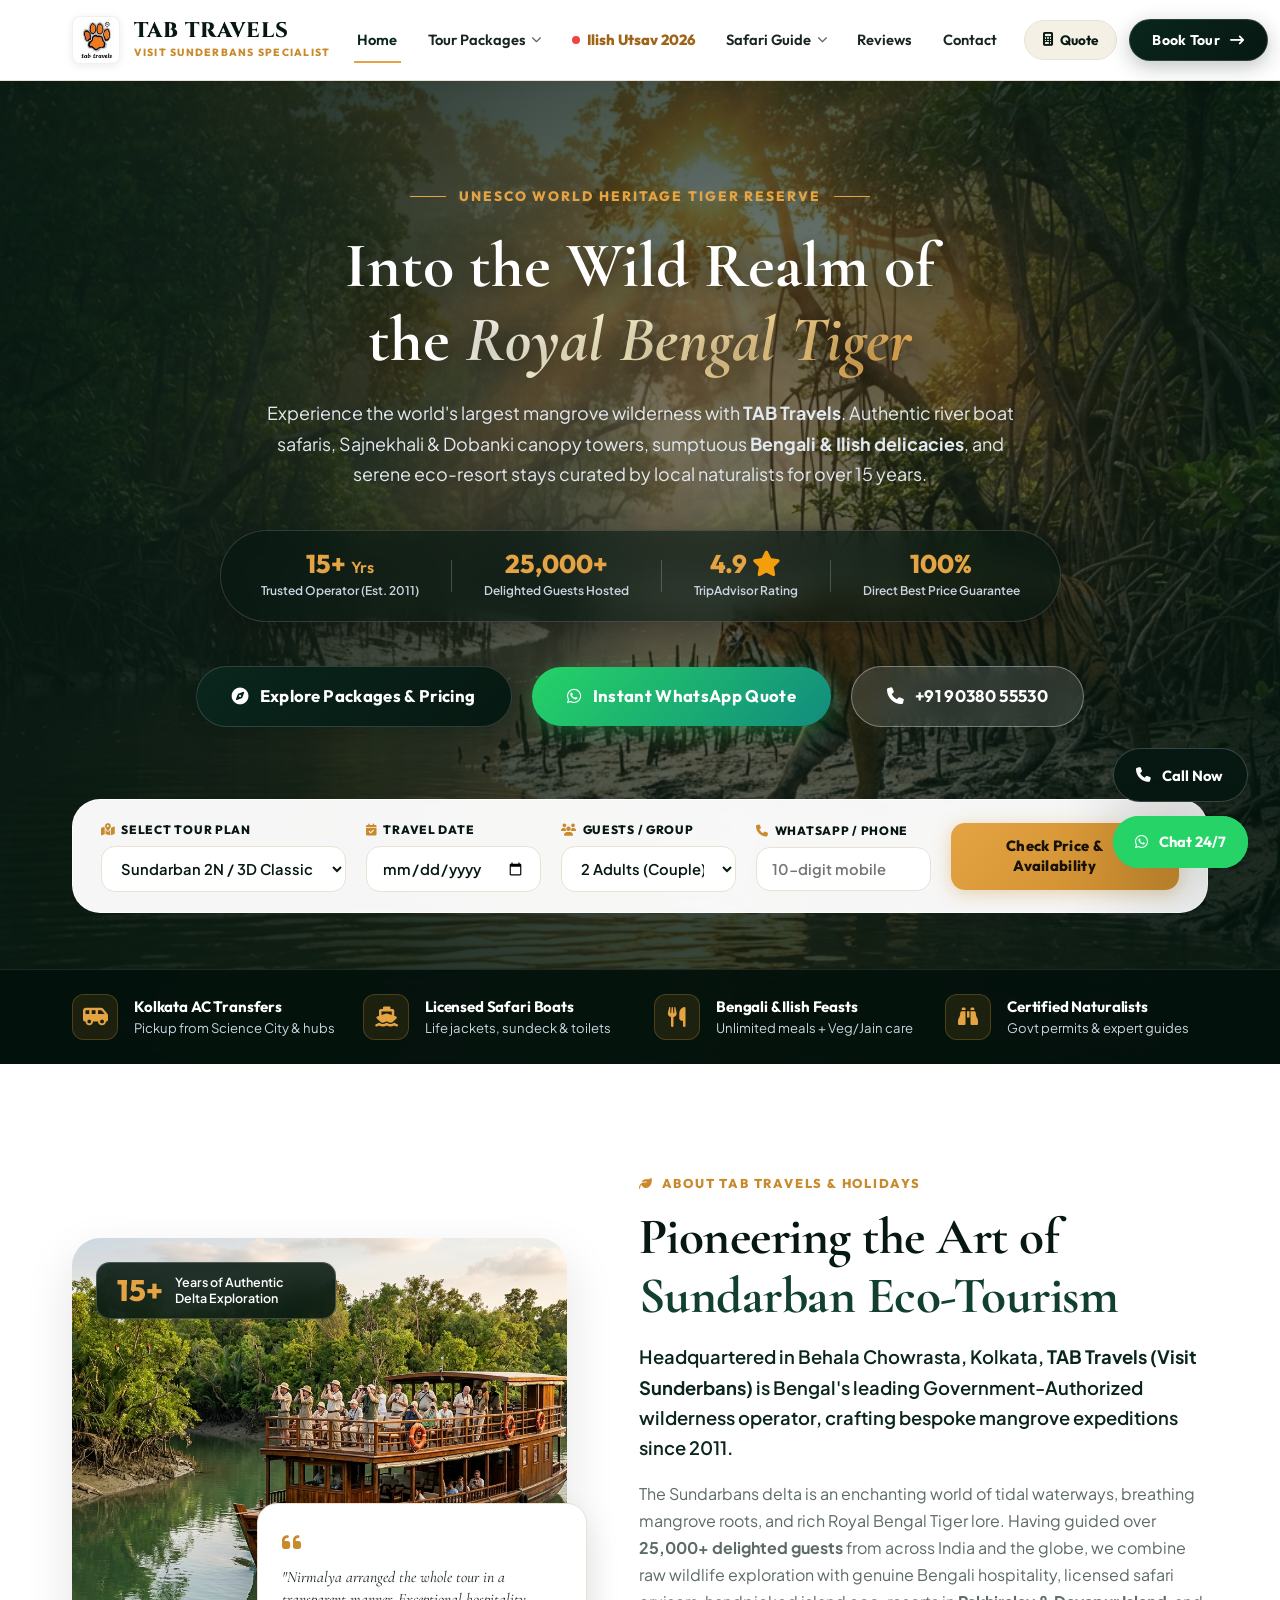
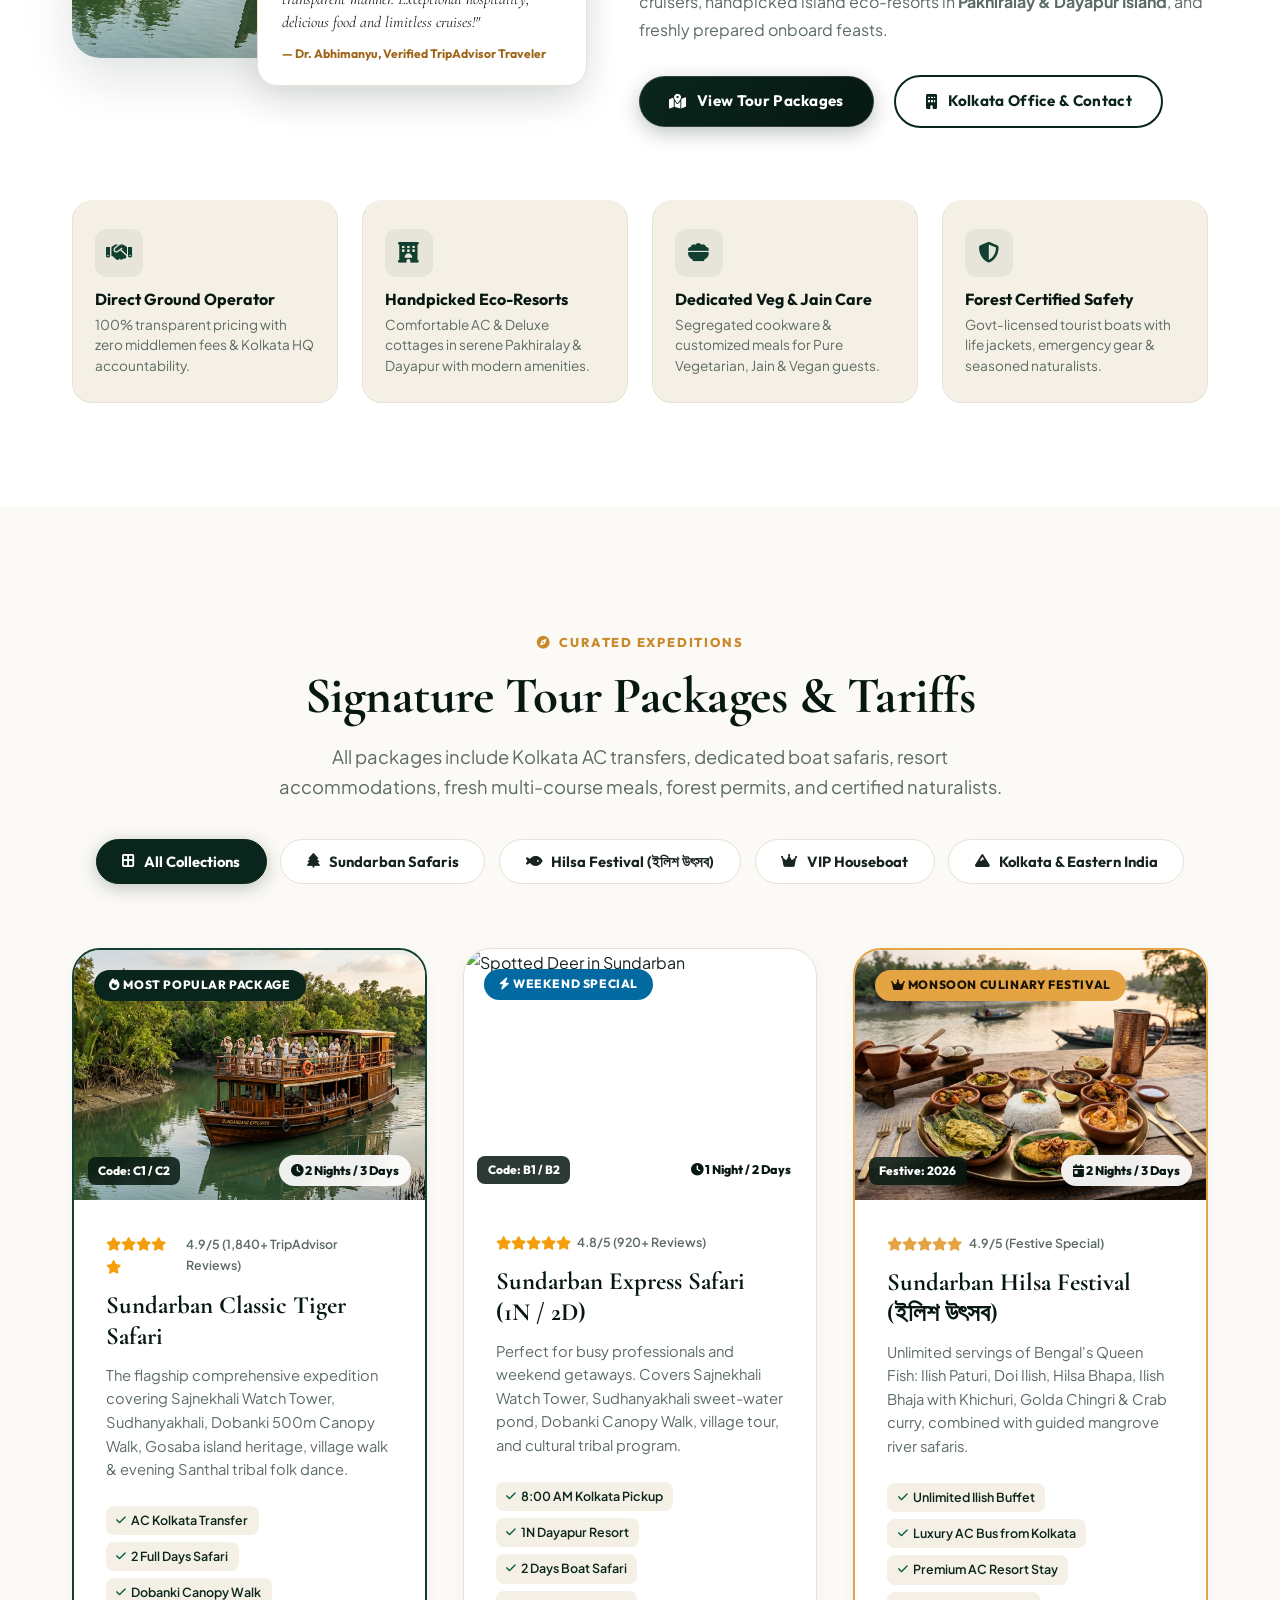
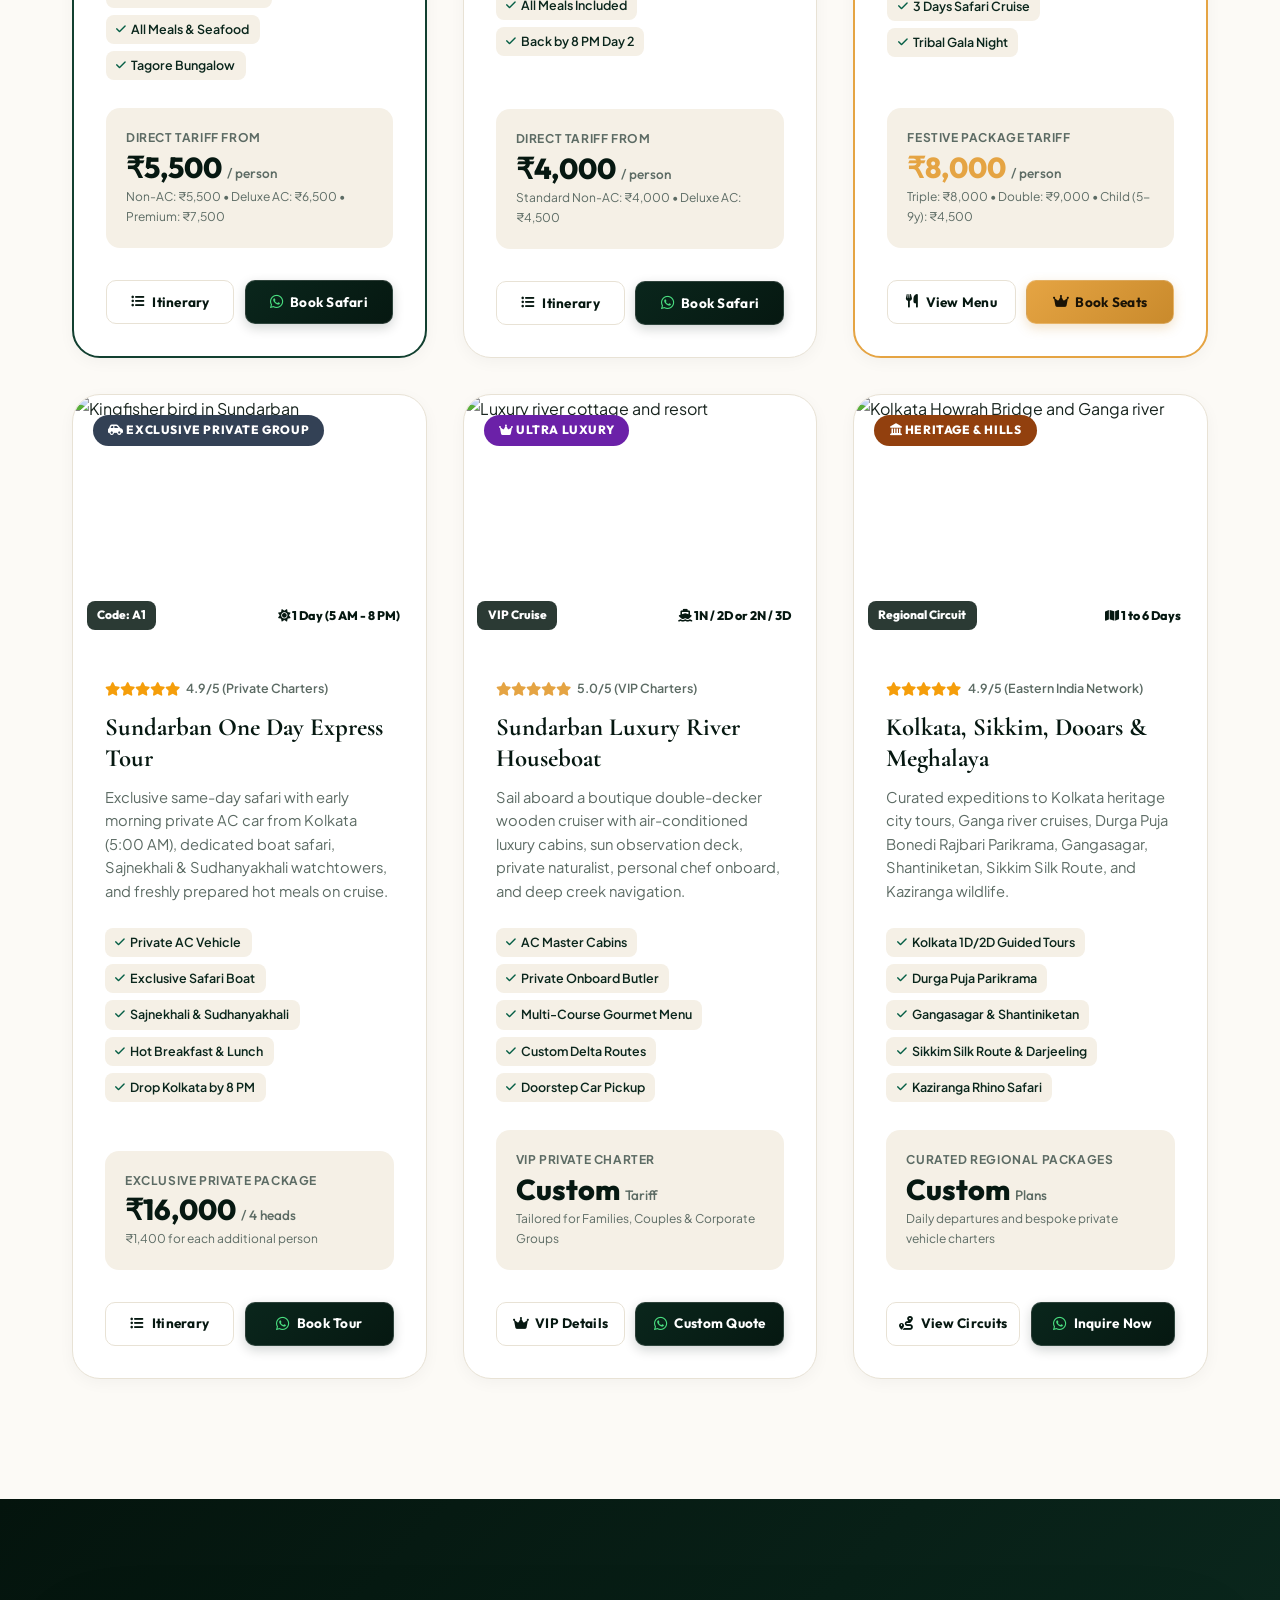
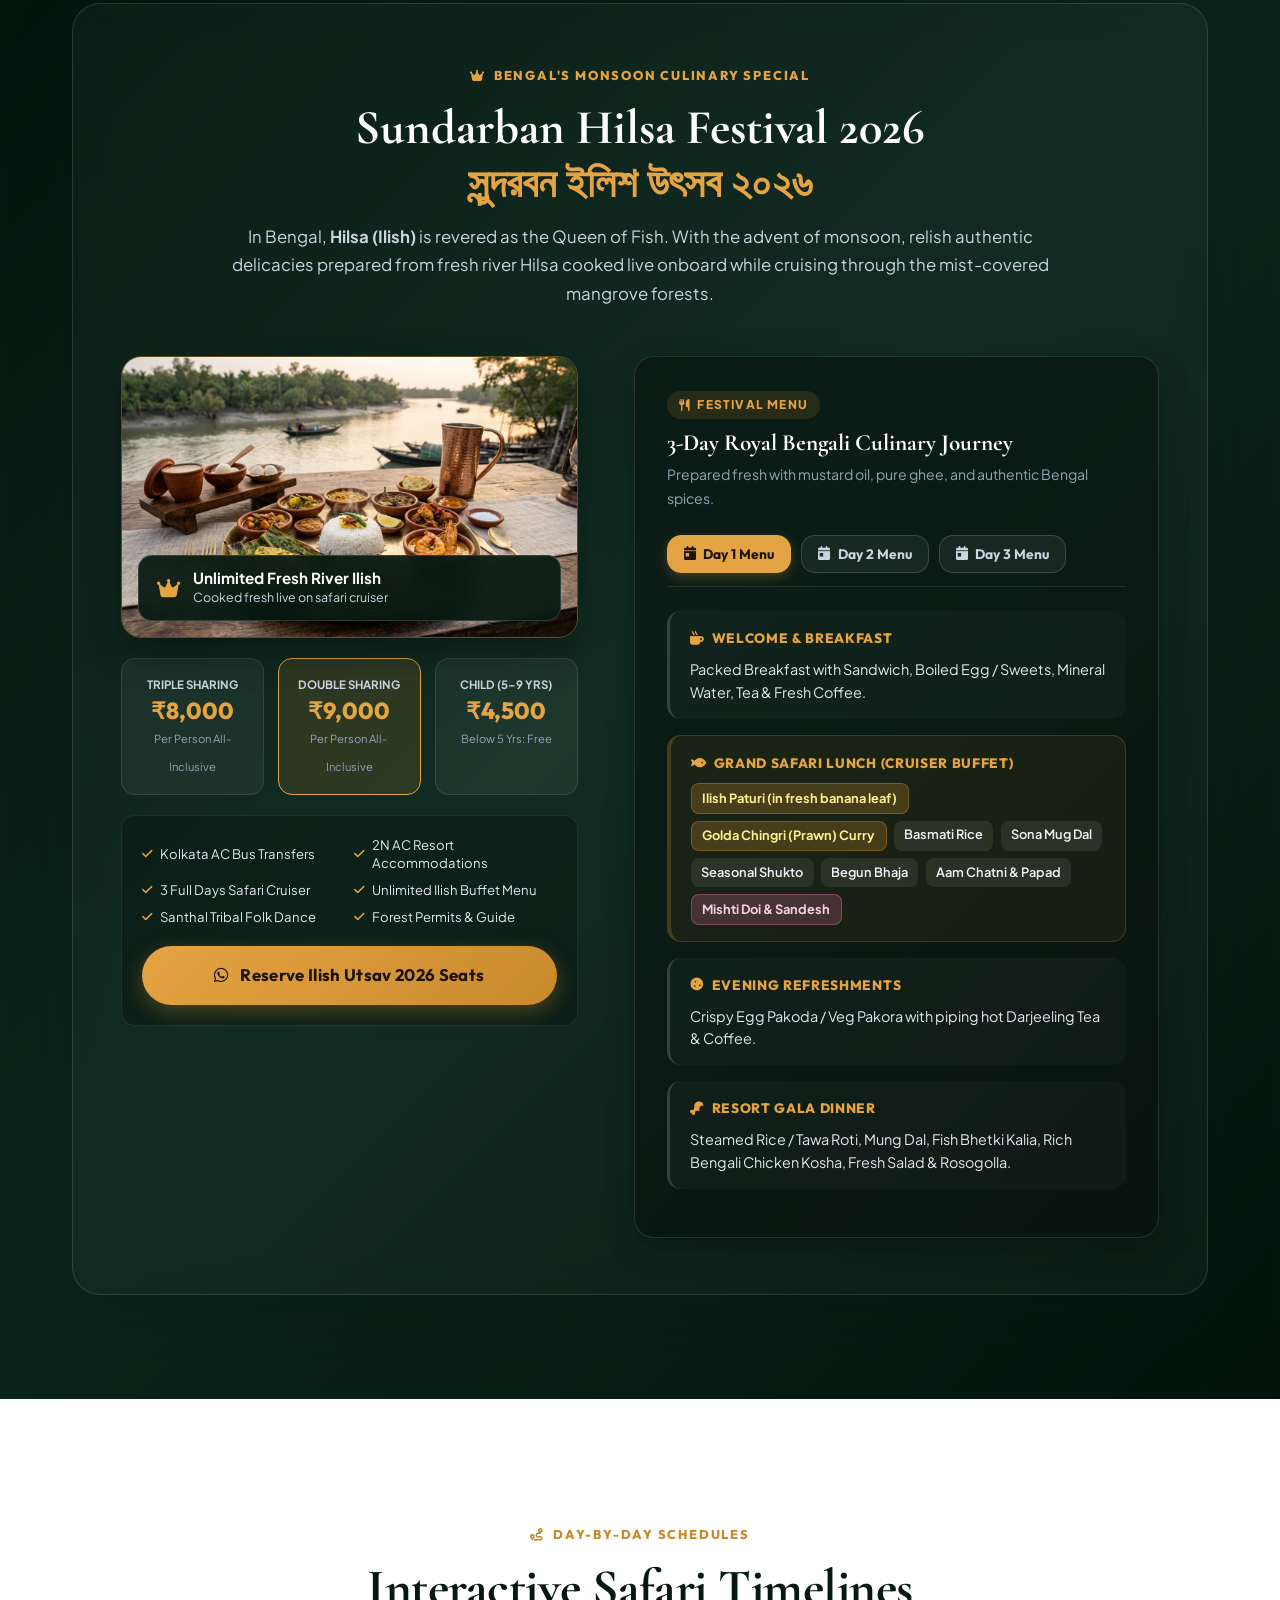
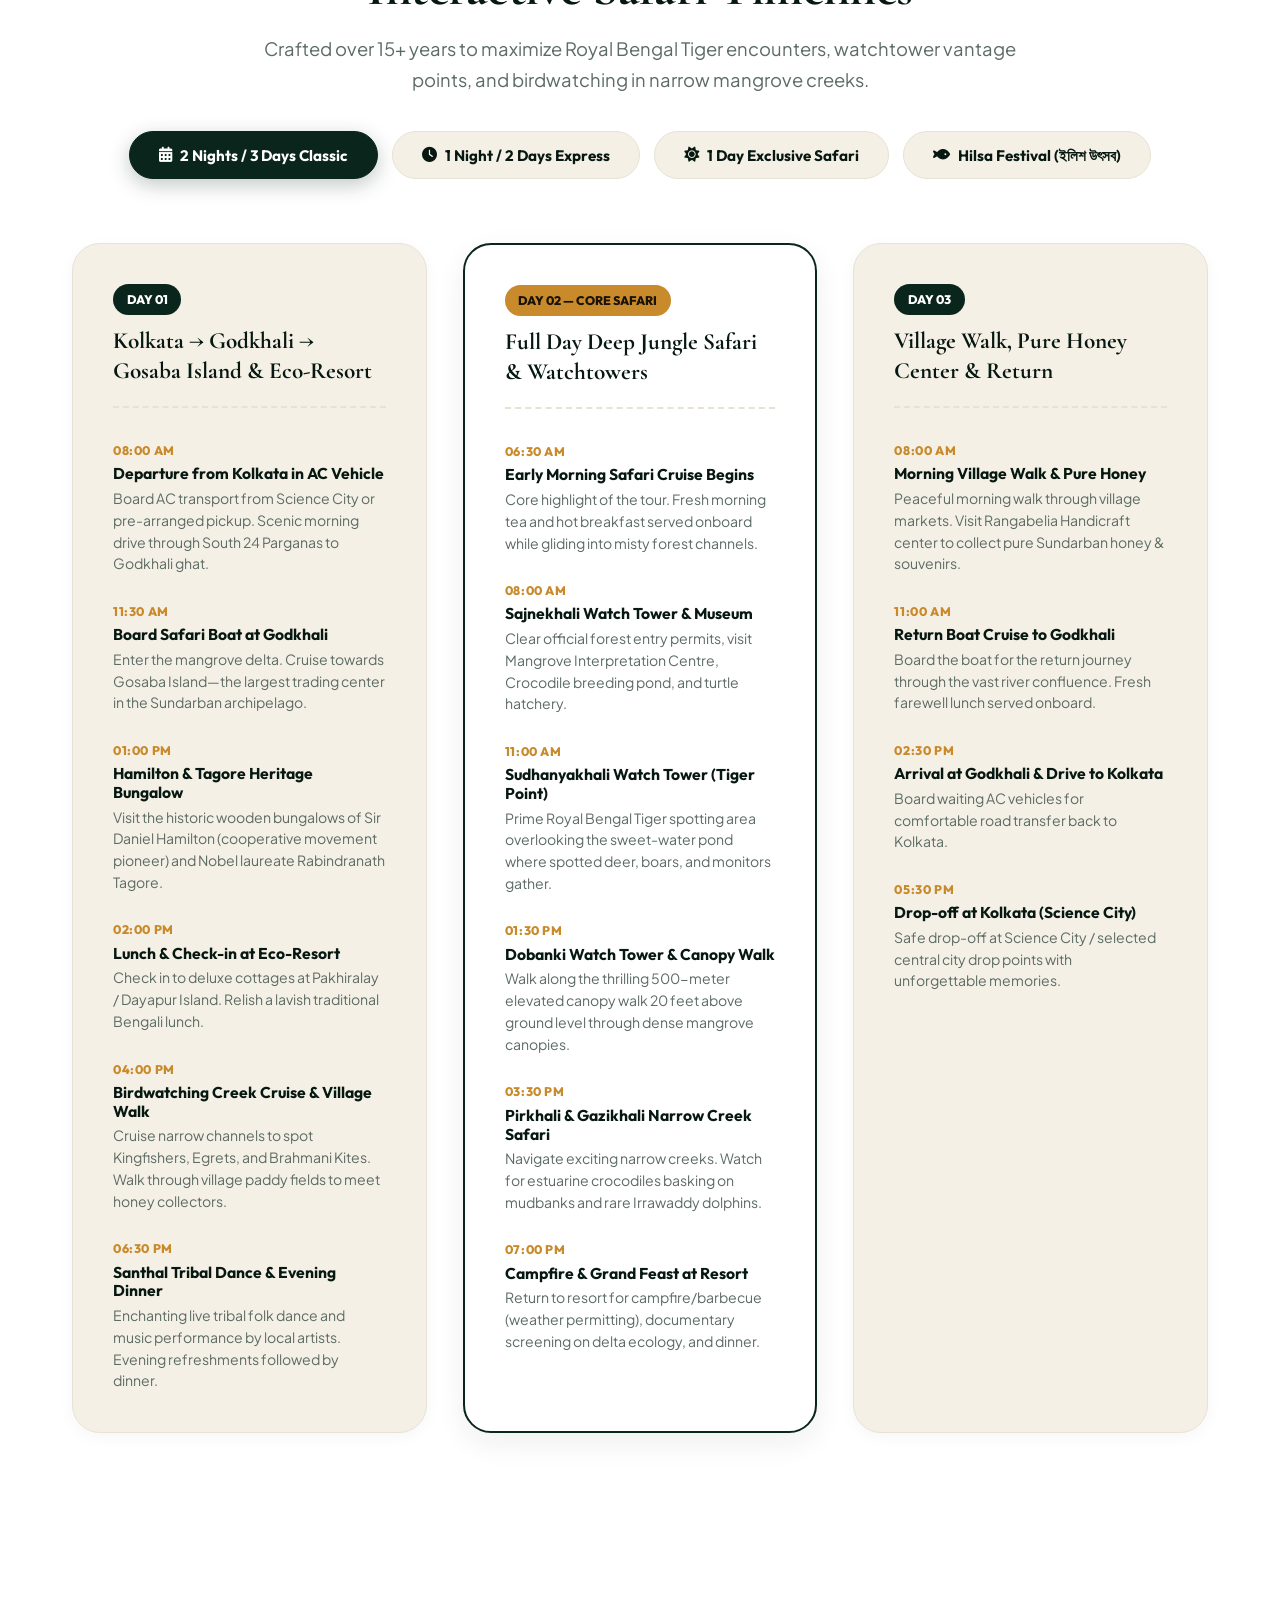
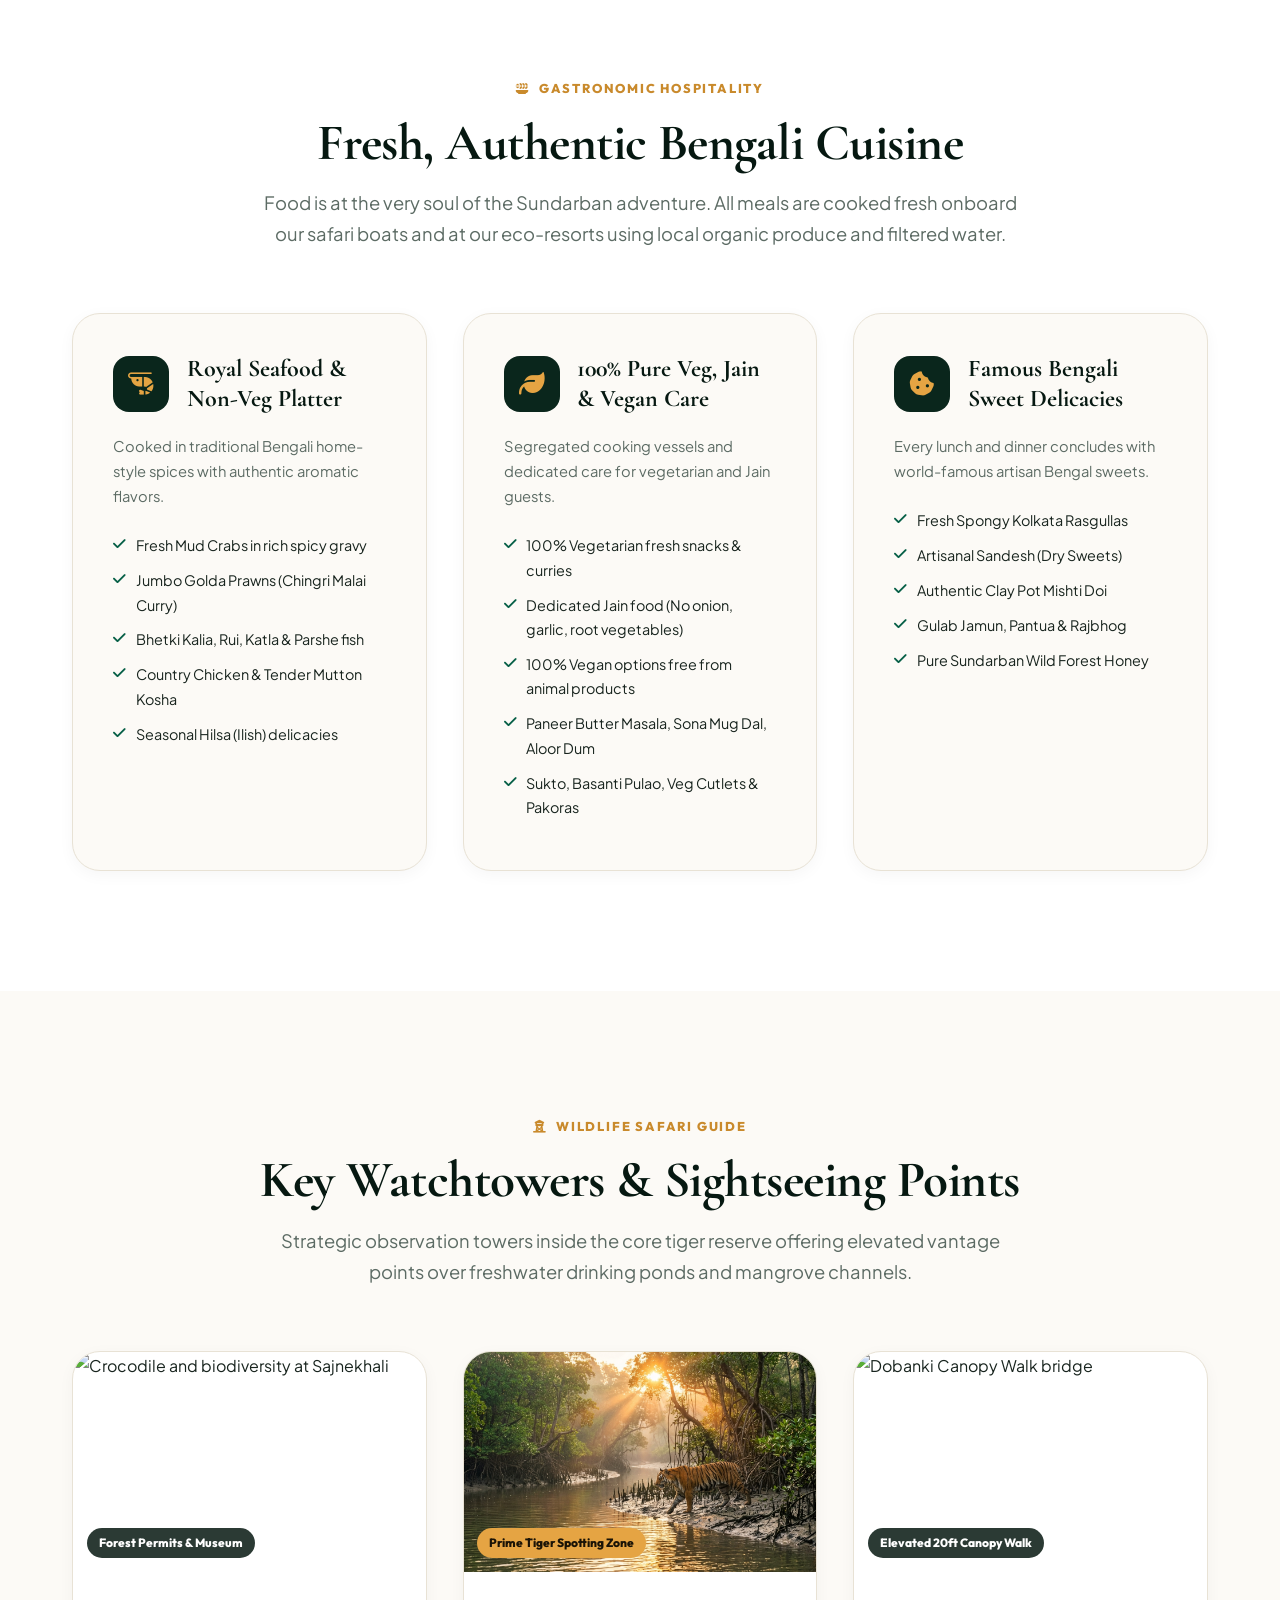
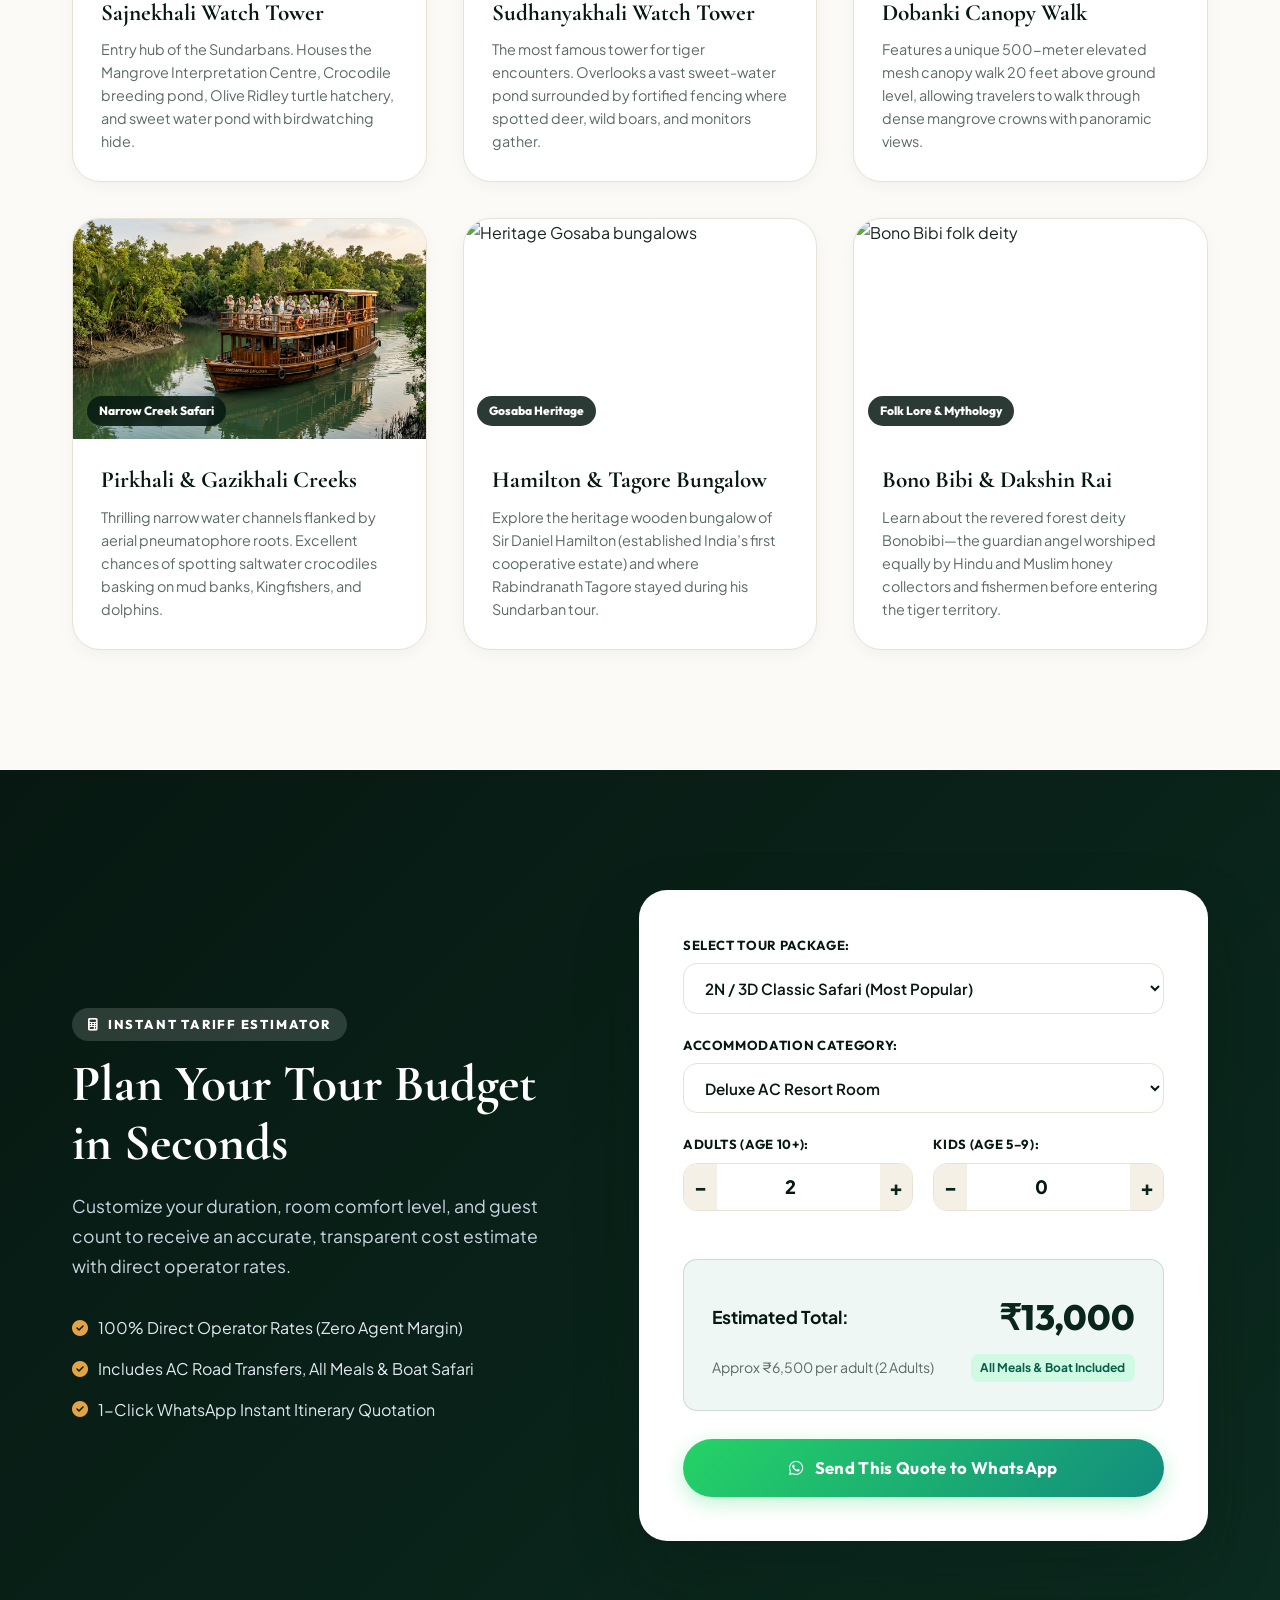
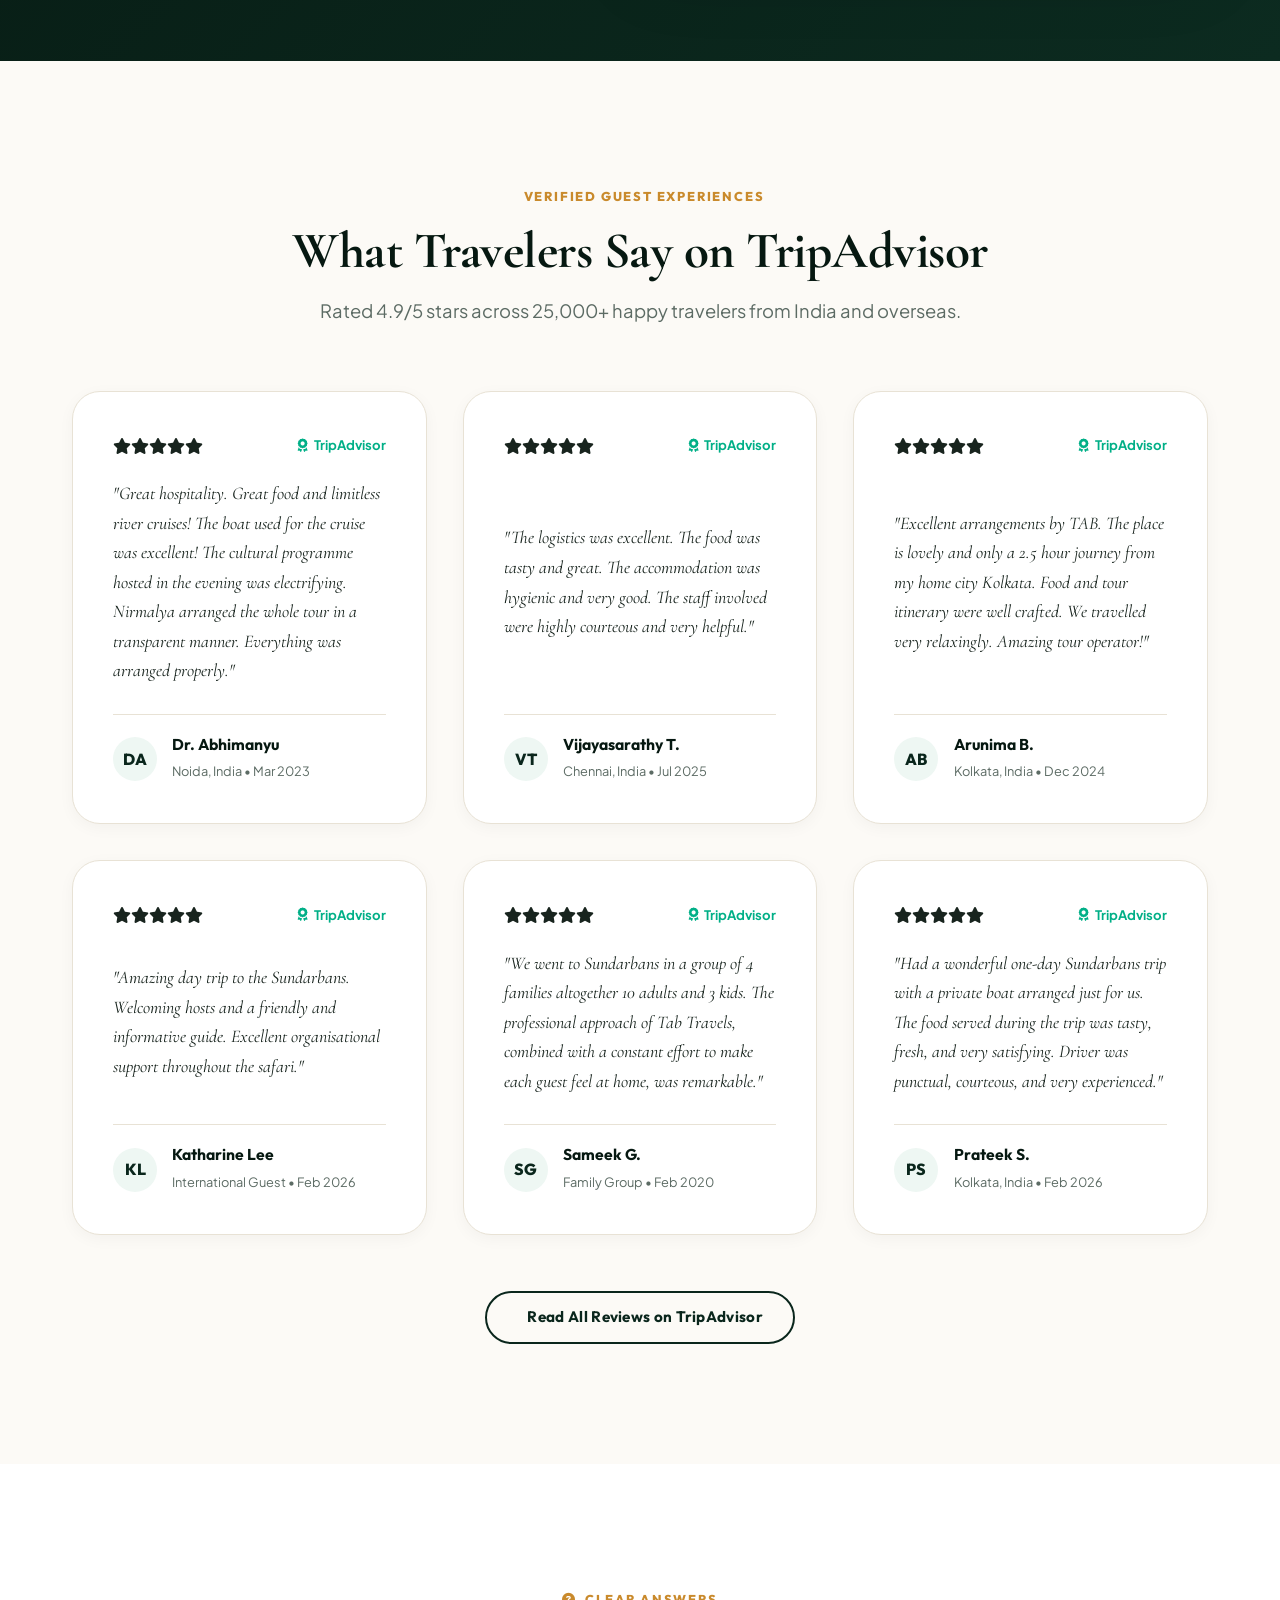
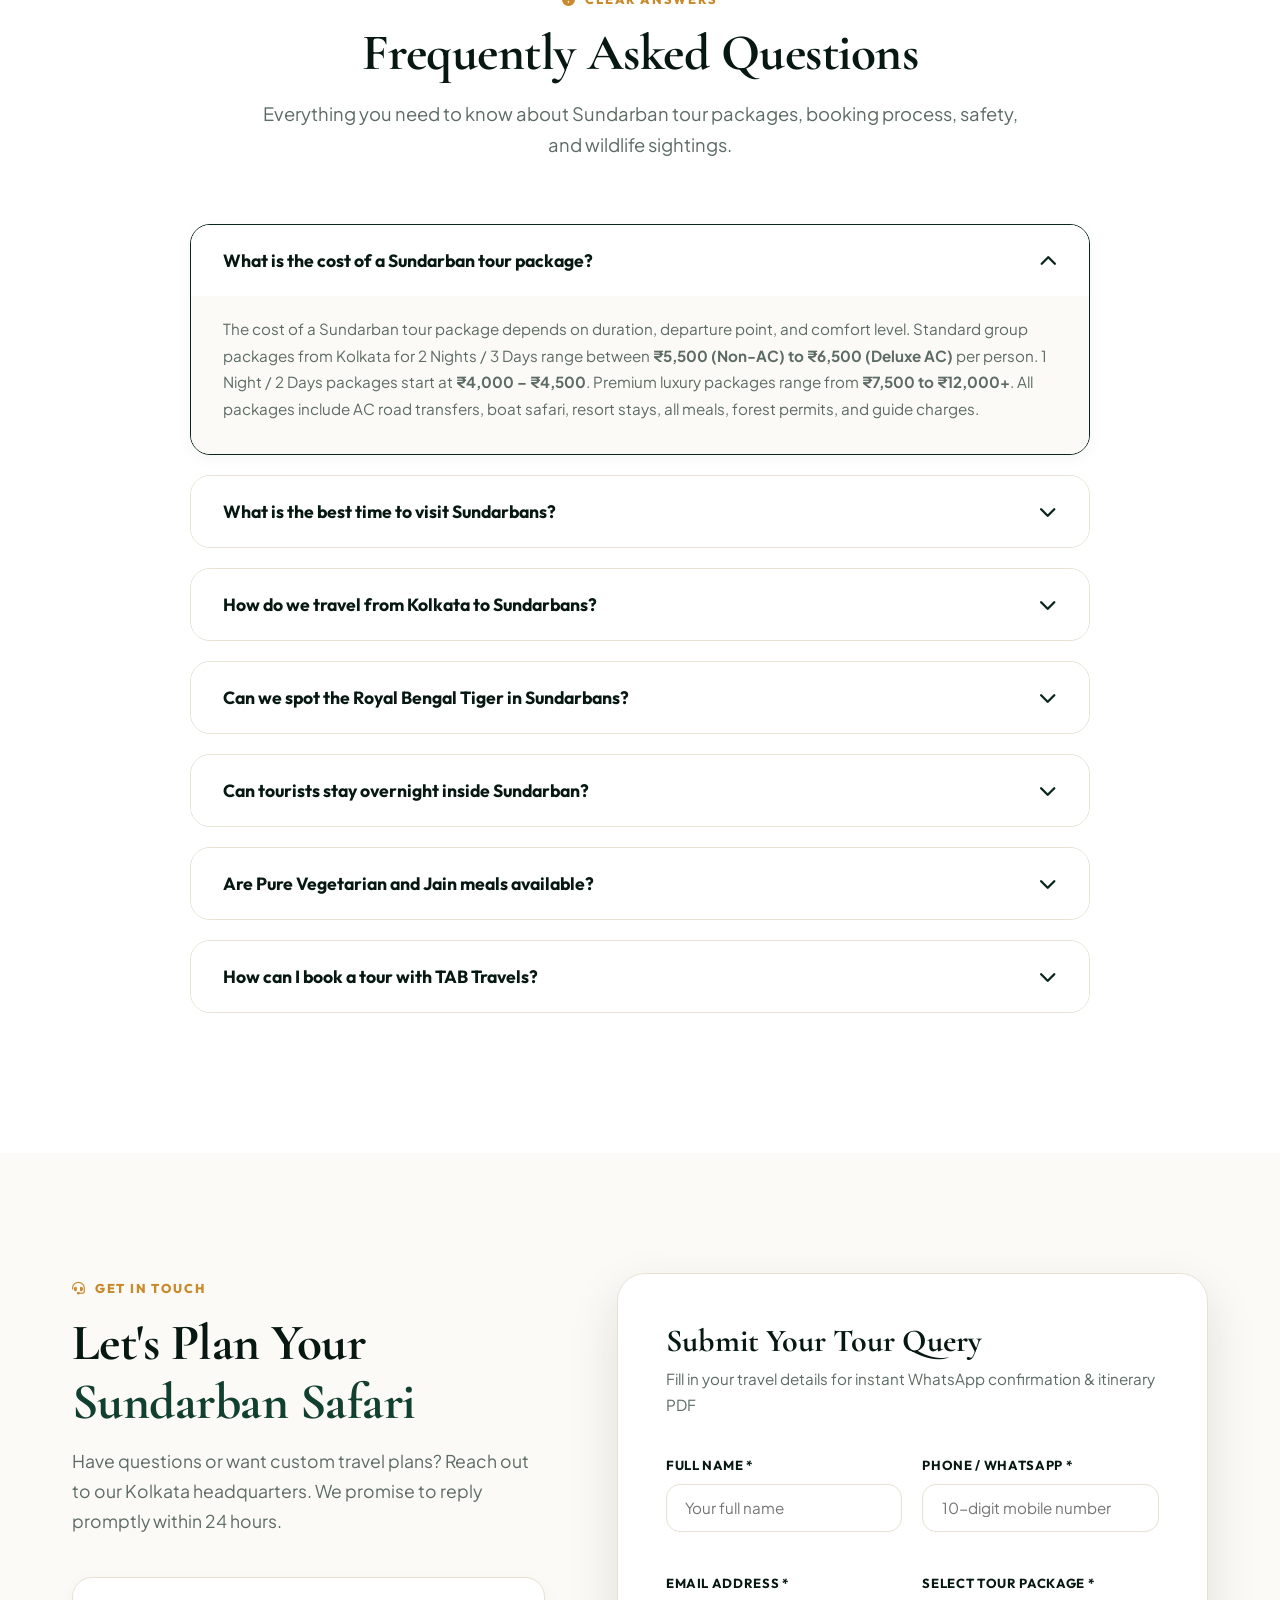
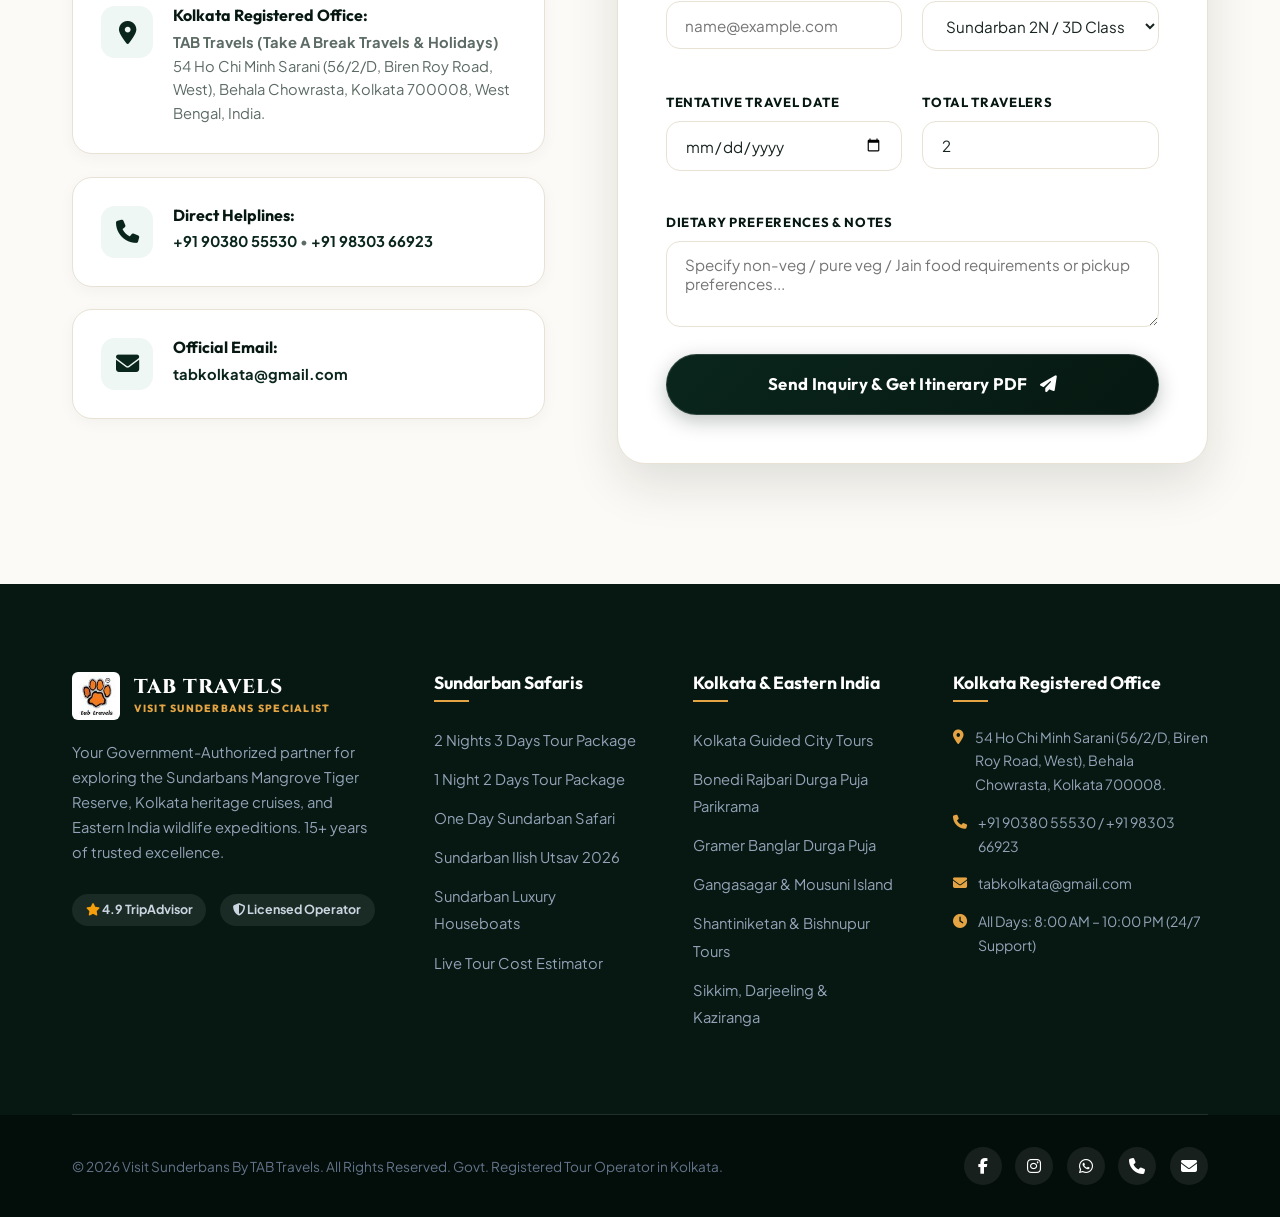
==== commit 316583fd: "Remove '• TAKE A BREAK HOLIDAYS' tagline from footer branding" ====
--- a/index.html
+++ b/index.html
@@ -1781,7 +1781,7 @@
             <img src="assets/images/logo.jpg" alt="TAB Travels Logo" class="footer-logo-img">
             <div class="logo-meta">
               <span class="brand-name" style="color: #ffffff;">TAB TRAVELS</span>
-              <span class="brand-tag">VISIT SUNDERBANS &bull; TAKE A BREAK HOLIDAYS</span>
+              <span class="brand-tag">VISIT SUNDERBANS SPECIALIST</span>
             </div>
           </div>
           <p class="footer-bio-text">
